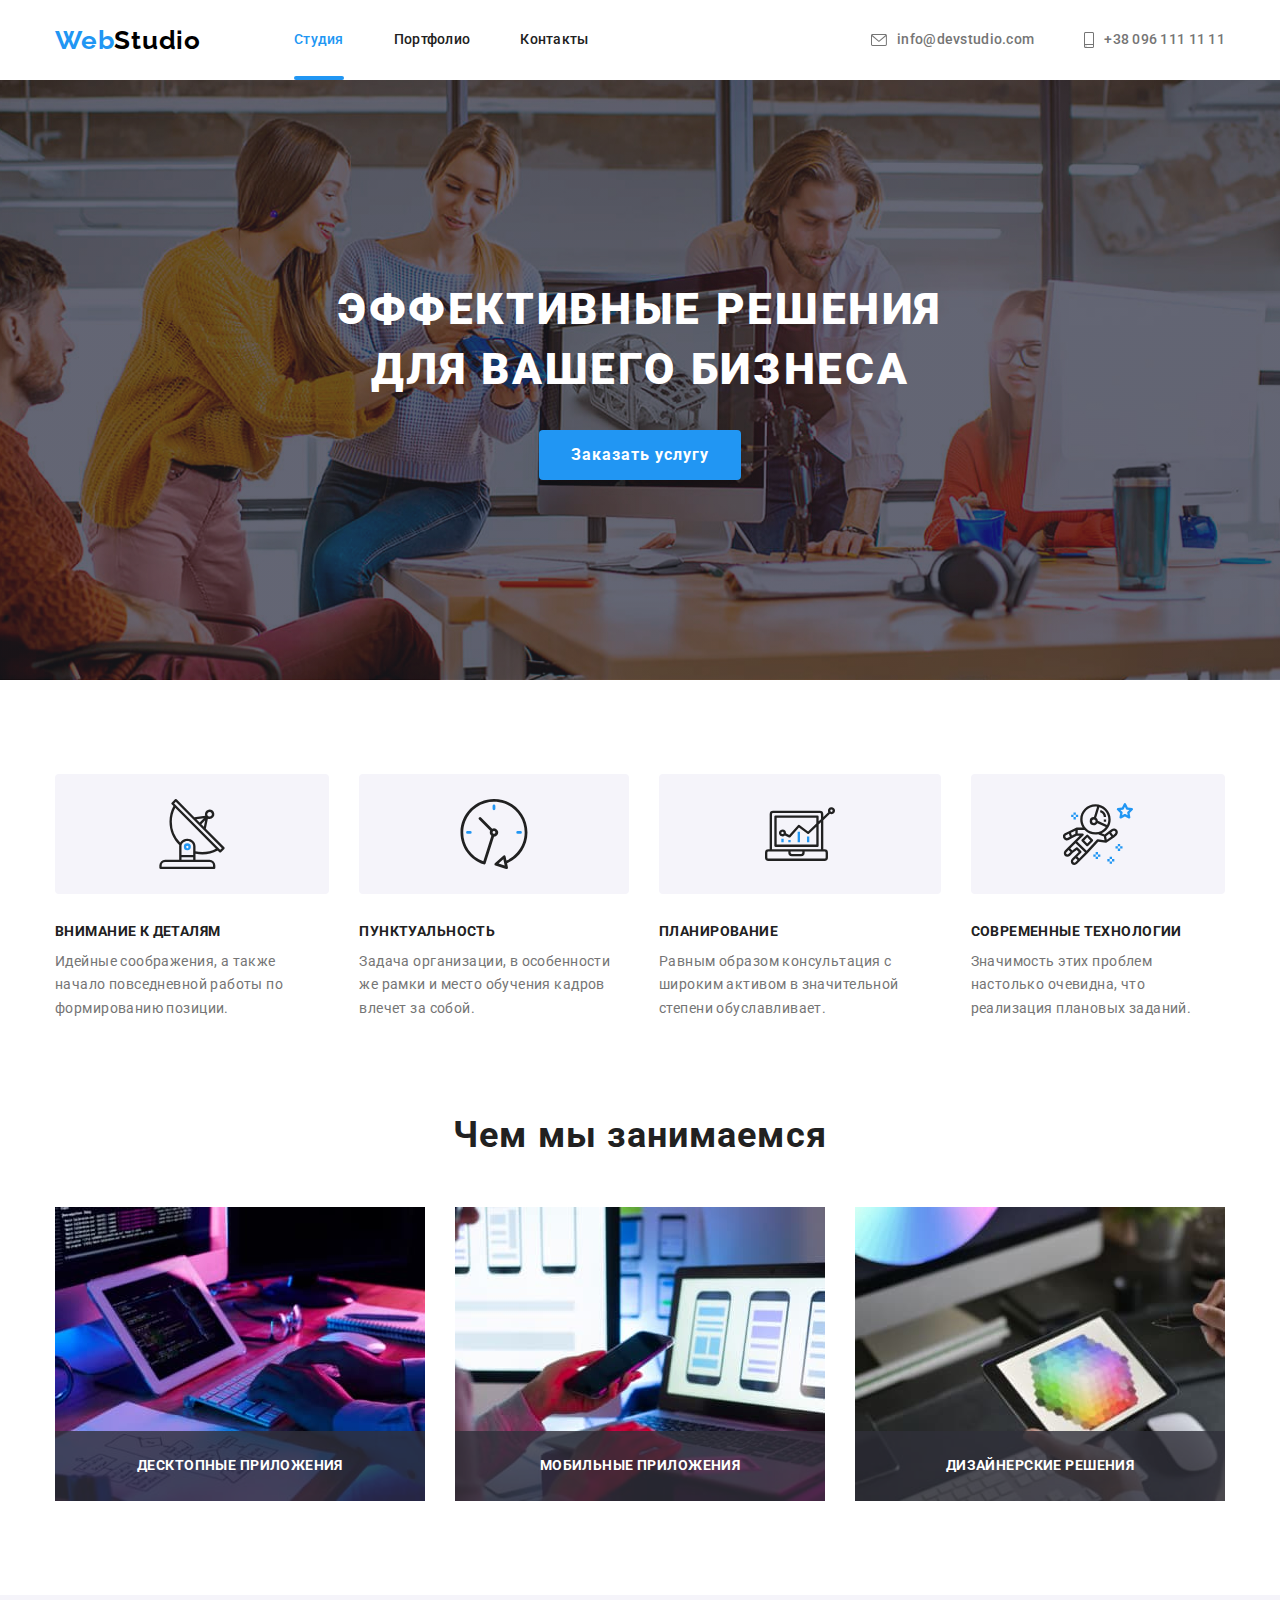
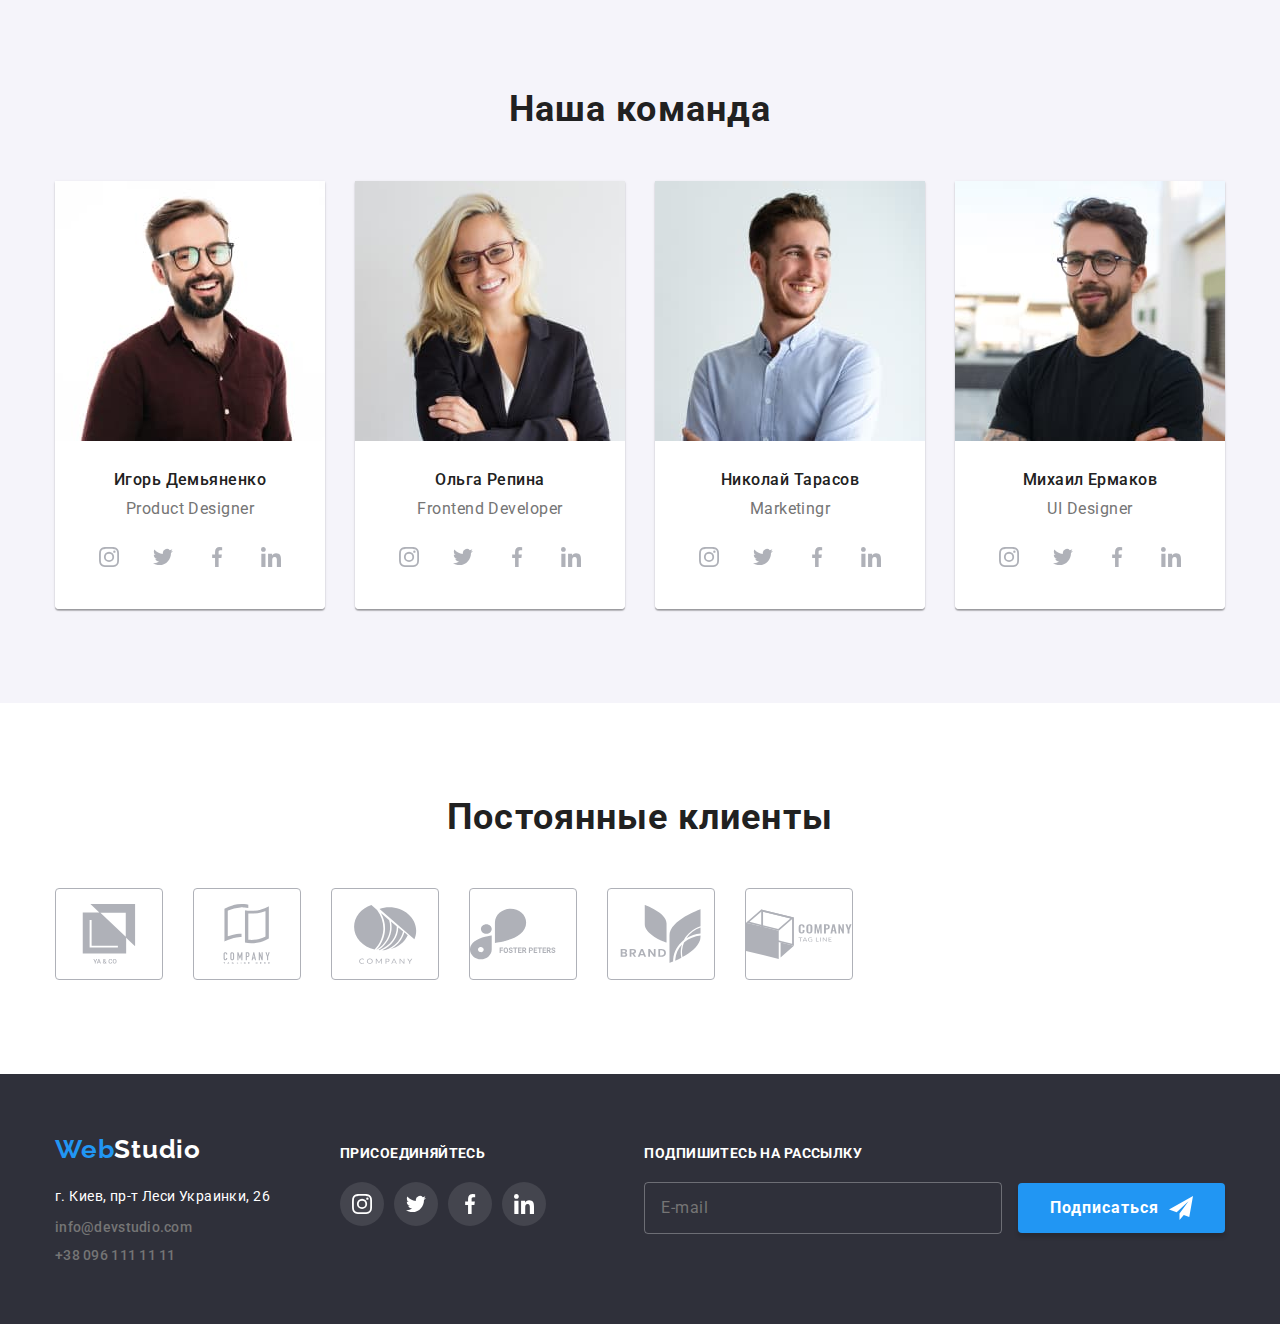
==== index.html @ 0fbf0d61 "Initial commit" ====
<!DOCTYPE html>
<html lang="ru">

<head>
  <meta charset="UTF-8" />
  <meta http-equiv="X-UA-Compatible" content="IE=edge" />
  <meta name="viewport" content="width=device-width, initial-scale=1.0" />
  <title>WebStudio</title>

  <!-- Шрифти -->
  <link rel="preconnect" href="https://fonts.googleapis.com">
  <link rel="preconnect" href="https://fonts.gstatic.com" crossorigin>
  <link href="https://fonts.googleapis.com/css2?family=Raleway:wght@700&family=Roboto:wght@400;500;700;900&display=swap"
    rel="stylesheet">

  <!-- Normalize -->
  <link rel="stylesheet" href="https://cdn.jsdelivr.net/npm/modern-normalize@1.1.0/modern-normalize.min.css">

  <!-- Стилі CSS -->
  <link rel="stylesheet" href="./css/styles.css">
</head>

<body class="page-body">

  <!-- Шапка сайту -->
  <header class="page-header">
    <div class="container page-header__container">

      <!-- Логотип сайту -->
      <a class="logo link" href="./index.html" lang="en">Web<span class="logo--dark">Studio</span></a>

      <!-- Навігація по сайту -->
      <nav class="nav page-header__nav">
        <ul class="nav__list list">
          <li class="nav__item">
            <a class="nav__link nav__link--active link" href="./index.html">Студия</a>
          </li>
          <li class="nav__item">
            <a class="nav__link link" href="./portfolio.html">Портфолио</a>
          </li>
          <li class="nav__item">
            <a class="nav__link link" href="">Контакты</a>
          </li>
        </ul>
      </nav>

      <!-- Контакти веб-студії -->
      <ul class="contacts__list contacts__list--inline list">
        <li class="contacts__item">
          <a class="contacts__link link" href="mailto:info@devstudio.com">
            <svg class="contacts__icon" width="16" height="12">
              <use href="./images/sprits/sprite.svg#mail"></use>
            </svg>
            info@devstudio.com
          </a>
        </li>
        <li class="contacts__item page-header__contact">
          <a class="contacts__link link" href="tel:+380961111111">
            <svg class="contacts__icon" width="10" height="16">
              <use href="./images/sprits/sprite.svg#phone"></use>
            </svg>
            +38 096 111 11 11
          </a>
        </li>
      </ul>
    </div>
  </header>

  <!-- Унікальний вміст сторінки -->
  <main>

    <!-- Розділ Герой -->
    <section class="hero">

      <div class="container">
        <h1 class="hero__title">Эффективные решения для вашего бизнеса</h1>
        <button class="button" type="button" data-modal-open>Заказать услугу</button>
      </div>
    </section>

    <!-- Розділ особливостей -->
    <section class="section">
      <div class="container">
        <h2 class="title section__title" hidden>Особенности</h2>

        <!-- Список особливостей -->
        <ul class="features__list list">
          <li class="features__item">
            <div class="features__wrapper">
              <svg width="70" height="70">
                <use href="./images/sprits/sprite.svg#antenna"></use>
              </svg>
            </div>
            <h3 class="features__subtitle subtitle">Внимание к деталям</h3>
            <p class="features__description">Идейные соображения, а также начало повседневной работы по формированию
              позиции.
            </p>
          </li>
          <li class="features__item">
            <div class="features__wrapper">
              <svg width="70" height="70">
                <use href="./images/sprits/sprite.svg#clock"></use>
              </svg>
            </div>
            <h3 class="features__subtitle subtitle">Пунктуальность</h3>
            <p class="features__description">
              Задача организации, в особенности же рамки и место обучения кадров влечет за собой.
            </p>
          </li>
          <li class="features__item">
            <div class="features__wrapper">
              <svg width="70" height="70">
                <use href="./images/sprits/sprite.svg#diagram"></use>
              </svg>
            </div>
            <h3 class="features__subtitle subtitle">Планирование</h3>
            <p class="features__description">
              Равным образом консультация с широким активом в значительной степени обуславливает.
            </p>
          </li>
          <li class="features__item">
            <div class="features__wrapper">
              <svg width="70" height="70">
                <use href="./images/sprits/sprite.svg#astronaut"></use>
              </svg>
            </div>
            <h3 class="features__subtitle subtitle">Современные технологии</h3>
            <p class="features__description">Значимость этих проблем настолько очевидна, что реализация плановых
              заданий.</p>
          </li>
        </ul>
      </div>
    </section>

    <!-- Розділ "Ми робимо" -->
    <section class="section section--not-top-padding">
      <div class="container">
        <h2 class="title section__title">Чем мы занимаемся</h2>

        <!-- Список того що ми робимо -->
        <ul class="our-work__list list section__our-work">
          <li class="our-work__item">
            <img class="img--nt-indent" src="./images/we-do/codings.jpg" alt="Десктопные приложения" width="370"
              height="294" />
            <div class="our-work__thumb">
              <h3 class="our-work__subtitle subtitle subtitle--light">Десктопные приложения</h3>
            </div>
          </li>
          <li class="our-work__item">
            <img class="img--nt-indent" src="./images/we-do/phone.jpg" alt="Разрабатываем приложения для телефонов"
              width="370" height="294" />
            <div class="our-work__thumb">
              <h3 class="our-work__subtitle subtitle subtitle--light">Мобильные приложения</h3>
            </div>
          </li>
          <li class="our-work__item">
            <img class="img--nt-indent" src="./images/we-do/colors.jpg" alt="Создаем цветовую гамму для вашего сайта"
              width="370" height="294" />
            <div class="our-work__thumb">
              <h3 class="our-work__subtitle subtitle subtitle--light">Дизайнерские решения</h3>
            </div>
          </li>
        </ul>

      </div>
    </section>

    <!-- Розділ "Наша команда" -->
    <section class="section section--dark">
      <div class="container">
        <h2 class="title section__title">Наша команда</h2>

        <!-- Список нашої команди -->
        <ul class="team__list list section__team">
          <li class="team__item">
            <img class="img--nt-indent" src="./images/team/igor.jpg" alt="Игорь Демьяненко - Product Designer"
              width="270" height="260" />
            <div class="team__article">
              <h3 class="team__subtitle">Игорь Демьяненко</h3>
              <p class="team__description" lang="en">Product Designer</p>

              <!-- Соціальні мережі члена нашої команди -->
              <ul class="social__list list">
                <li class="social__item">
                  <a class="social__link link" href="" aria-label="instagram">
                    <svg class="social__icon">
                      <use href="./images/sprits/sprite.svg#instagram"></use>
                    </svg>
                  </a>
                </li>
                <li class="social__item">
                  <a class="social__link link" href="" aria-label="twitter">
                    <svg class="social__icon">
                      <use href="./images/sprits/sprite.svg#twitter"></use>
                    </svg>
                  </a>
                </li>
                <li class="social__item">
                  <a class="social__link link" href="" aria-label="facebook">
                    <svg class="social__icon">
                      <use href="./images/sprits/sprite.svg#facebook"></use>
                    </svg>
                  </a>
                </li>
                <li class="social__item">
                  <a class="social__link link" href="" aria-label="linkedin">
                    <svg class="social__icon">
                      <use href="./images/sprits/sprite.svg#linkedin"></use>
                    </svg>
                  </a>
                </li>
              </ul>

            </div>
          </li>

          <li class="team__item">
            <img class="img--nt-indent" src="./images/team/olga.jpg" alt="Ольга Репина - Frontend Developer" width="270"
              height="260" />
            <div class="team__article">
              <h3 class="team__subtitle">Ольга Репина</h3>
              <p class="team__description" lang="en">Frontend Developer</p>

              <!-- Соціальні мережі члена нашої команди -->
              <ul class="social__list list">
                <li class="social__item">
                  <a class="social__link link" href="" aria-label="instagram">
                    <svg class="social__icon">
                      <use href="./images/sprits/sprite.svg#instagram"></use>
                    </svg>
                  </a>
                </li>
                <li class="social__item">
                  <a class="social__link link" href="" aria-label="twitter">
                    <svg class="social__icon">
                      <use href="./images/sprits/sprite.svg#twitter"></use>
                    </svg>
                  </a>
                </li>
                <li class="social__item">
                  <a class="social__link link" href="" aria-label="facebook">
                    <svg class="social__icon">
                      <use href="./images/sprits/sprite.svg#facebook"></use>
                    </svg>
                  </a>
                </li>
                <li class="social__item">
                  <a class="social__link link" href="" aria-label="linkedin">
                    <svg class="social__icon">
                      <use href="./images/sprits/sprite.svg#linkedin"></use>
                    </svg>
                  </a>
                </li>
              </ul>

            </div>
          </li>

          <li class="team__item">
            <img class="img--nt-indent" src="./images/team/nykolay.jpg" alt="Николай Тарасов - Marketingr" width="270"
              height="260" />
            <div class="team__article">
              <h3 class="team__subtitle">Николай Тарасов</h3>
              <p class="team__description" lang="en">Marketingr</p>

              <!-- Соціальні мережі члена нашої команди -->
              <ul class="social__list list">
                <li class="social__item">
                  <a class="social__link link" href="" aria-label="instagram">
                    <svg class="social__icon">
                      <use href="./images/sprits/sprite.svg#instagram"></use>
                    </svg>
                  </a>
                </li>
                <li class="social__item">
                  <a class="social__link link" href="" aria-label="twitter">
                    <svg class="social__icon">
                      <use href="./images/sprits/sprite.svg#twitter"></use>
                    </svg>
                  </a>
                </li>
                <li class="social__item">
                  <a class="social__link link" href="" aria-label="facebook">
                    <svg class="social__icon">
                      <use href="./images/sprits/sprite.svg#facebook"></use>
                    </svg>
                  </a>
                </li>
                <li class="social__item">
                  <a class="social__link link" href="" aria-label="linkedin">
                    <svg class="social__icon">
                      <use href="./images/sprits/sprite.svg#linkedin"></use>
                    </svg>
                  </a>
                </li>
              </ul>

            </div>
          </li>

          <li class="team__item">
            <img class="img--nt-indent" src="./images/team/michael.jpg" alt="Михаил Ермаков - UI Designer" width="270"
              height="260" />
            <div class="team__article">
              <h3 class="team__subtitle">Михаил Ермаков</h3>
              <p class="team__description" lang="en">UI Designer</p>

              <!-- Соціальні мережі члена нашої команди -->
              <ul class="social__list list">
                <li class="social__item">
                  <a class="social__link link" href="" aria-label="instagram">
                    <svg class="social__icon">
                      <use href="./images/sprits/sprite.svg#instagram"></use>
                    </svg>
                  </a>
                </li>
                <li class="social__item">
                  <a class="social__link link" href="" aria-label="twitter">
                    <svg class="social__icon">
                      <use href="./images/sprits/sprite.svg#twitter"></use>
                    </svg>
                  </a>
                </li>
                <li class="social__item">
                  <a class="social__link link" href="" aria-label="facebook">
                    <svg class="social__icon">
                      <use href="./images/sprits/sprite.svg#facebook"></use>
                    </svg>
                  </a>
                </li>
                <li class="social__item">
                  <a class="social__link link" href="" aria-label="linkedin">
                    <svg class="social__icon">
                      <use href="./images/sprits/sprite.svg#linkedin"></use>
                    </svg>
                  </a>
                </li>
              </ul>

            </div>
          </li>

        </ul>
      </div>
    </section>

    <!-- Розділ "Постійні клієнтти" -->
    <section class="section">
      <div class="container">
        <h2 class="title section__title">Постоянные клиенты</h2>

        <!-- Список клієнтів -->
        <ul class="clients__list list">
          <li class="clients__item">
            <a class="clients__link" href="#">
              <svg class="clients__icon">
                <use href="./images/sprits/sprite.svg#ya-co"></use>
              </svg>
            </a>
          </li>
          <li class="clients__item">
            <a class="clients__link" href="#">
              <svg class="clients__icon">
                <use href="./images/sprits/sprite.svg#tagline-here"></use>
              </svg>
            </a>
          </li>
          <li class="clients__item">
            <a class="clients__link" href="#">
              <svg class="clients__icon">
                <use href="./images/sprits/sprite.svg#company"></use>
              </svg>
            </a>
          </li>
          <li class="clients__item">
            <a class="clients__link" href="#">
              <svg class="clients__icon">
                <use href="./images/sprits/sprite.svg#foster-peters"></use>
              </svg>
            </a>
          </li>
          <li class="clients__item">
            <a class="clients__link" href="#">
              <svg class="clients__icon">
                <use href="./images/sprits/sprite.svg#brand"></use>
              </svg>
            </a>
          </li>
          <li class="clients__item">
            <a class="clients__link" href="#">
              <svg class="clients__icon">
                <use href="./images/sprits/sprite.svg#company-tag-line"></use>
              </svg>
            </a>
          </li>
        </ul>
      </div>
    </section>
  </main>

  <!-- Заключна частина всієї сторінки -->
  <footer class="page-footer">

    <div class="container page-footer__container">

      <!-- Адреса студії та контакти -->
      <div>

        <!-- Логотип студії -->
        <a class="logo link page-footer__logo" href="./portfolio.html" lang="en">Web<span
            class="logo--white">Studio</span></a>

        <!-- Контактна інформація -->
        <address class="info">

          <a class="address-link link" href="https://goo.gl/maps/VuXHW9RfUU25sTvL6" target="_blank"
            rel="noreferrer noopener">г.
            Киев, пр-т Леси
            Украинки, 26</a>

          <!-- Список контактів -->
          <ul class="contacts__list list info__contacts">
            <li class="contacts__item">
              <a class="contacts__link link contacts__link--nt-padding"
                href="mailto:info@devstudio.com">info@devstudio.com</a>
            </li>
            <li class="contacts__item info__contact">
              <a class="contacts__link link contacts__link--nt-padding" href="tel:+380961111111">+38 096 111 11 11</a>
            </li>
          </ul>

        </address>
      </div>

      <!-- Соціальні мережі студії -->
      <div class="social-networks page-footer__social-networks">
        <h3 class="subtitle footer__subtitle subtitle--light">присоединяйтесь</h3>

        <!-- Список соціальних мереж -->
        <ul class="social__list list">

          <li class="social__item">
            <a class="social__link link social__link--dark" href="" aria-label="instagram">
              <svg class="social__icon">
                <use href="./images/sprits/sprite.svg#instagram"></use>
              </svg>
            </a>
          </li>

          <li class="social__item">
            <a class="social__link link social__link--dark" href="" aria-label="twitter">
              <svg class="social__icon">
                <use href="./images/sprits/sprite.svg#twitter"></use>
              </svg>
            </a>
          </li>

          <li class="social__item">
            <a class="social__link link social__link--dark" href="" aria-label="facebook">
              <svg class="social__icon">
                <use href="./images/sprits/sprite.svg#facebook"></use>
              </svg>
            </a>
          </li>

          <li class="social__item">
            <a class="social__link link social__link--dark" href="" aria-label="linkedin">
              <svg class="social__icon">
                <use href="./images/sprits/sprite.svg#linkedin"></use>
              </svg>
            </a>
          </li>

        </ul>

      </div>

      <!-- Форма підписки на розсилку -->
      <form class="subscription page-footer__subscription">
        <h3 class="subtitle footer__subtitle subtitle--light">Подпишитесь на рассылку</h3>

        <input class="subscription__input" type="email" name="email" placeholder="E-mail">

        <button class="subscription__btn button" type="submit">
          Подписаться
          <svg class="subscription__icon" width="24" height="24">
            <use href="./images/sprits/modal-window/icons.svg#icon-send"></use>
          </svg>
        </button>

      </form>

    </div>
  </footer>

  <!-- Backdrop та модальне вікно -->
  <div class="backdrop is-hidden" data-modal>
    <div class="modal">

      <!-- Вихід з модального вікна -->
      <button class="modal__btn-exit" data-modal-close type="button">
        <svg class="modal__icon-exit" width="11" height="11">
          <use href="./images/sprits/modal-window/icons.svg#icon-exit"></use>
        </svg>
      </button>

      <!-- Форма замовлення послуги -->
      <form class="form">
        <h3 class="form__title title">Оставьте свои данные, мы вам перезвоним</h3>

        <!-- Дані замовника -->
        <label class="form__label">
          Имя
          <input class="form__input" type="text" name="name">
          <svg class="form__icon" width="18" height="18">
            <use href="./images/sprits/modal-window/icons.svg#icon-person"></use>
          </svg>
        </label>

        <label class="form__label">
          Телефон
          <input class="form__input" type="text" name="tel">
          <svg class="form__icon" width="18" height="18">
            <use href="./images/sprits/modal-window/icons.svg#icon-phone"></use>
          </svg>
        </label>

        <label class="form__label">
          Почта
          <input class="form__input" type="text" name="email">
          <svg class="form__icon" width="18" height="18">
            <use href="./images/sprits/modal-window/icons.svg#icon-email"></use>
          </svg>
        </label>

        <!-- Коментар,побажання замвоника -->
        <label class="form__label">
          Комментарий
          <textarea class="form__coment" name="coment" rows="5" placeholder="Введите текст"></textarea>
        </label>

        <!-- Політика приватності(чекбокс) -->
        <div class="checkbox checkbox-group">

          <label class="checkbox__label">
            <input class="checkbox__input" type="checkbox">
            <span class="checkbox__icon"></span>
            Соглашаюсь с рассылкой и принимаю
            <a class="checkbox__link" href="">
              Условия договора
            </a>
          </label>

          <!-- Кнопка відправки форми -->
          <button class="button" type="submit">Отправить</button>
        </div>

      </form>
    </div>
  </div>

  <!-- Скрипти -->
  <script src="./js/modal.js"></script>
</body>

</html>
---- css/styles.css ----
/* 
    Кольори тексту: 
        основний - #757575;
        для заголовків - #212121;
        для контаків - rgba(255, 255, 255, 0.6);
        для логотипу - #000000;
    
    Жирність тексту: 
        medium - 500;
        bold - 700;

    Загальні кольори:
        білий - #FFFFFF;
        колір акценту - #2196F3;
    
    Кольори фону:
        основний - #2F303A;
        світлий - #F5F4FA;
        темний - rgba(255, 255, 255, 0.1);
        колір для ховера кнопки - #188CE8;
        колір іконок - #AFB1B8;

    Кольори для рамок:
        для карток - #EEEEEE;
        для інпуту - rgba(33, 33, 33, 0.2);

    Кольори для тіней:
        колір тіні один - rgba(0, 0, 0, 0.2);
        колір тіні два -  rgba(0, 0, 0, 0.14);
        колір тіні три -  rgba(0, 0, 0, 0.12);
    
    Розмір відступів:
        обнулення - 0px;
        мінусовий відступ для карток - (-15px);
        додатній відступ для карток - 15px;

    Анімація:
        час переходу - 250ms;
        функція розподілу часу - cubic-bezier(0.4, 0, 0.2, 1);
    
    Інше:
        кількість карточок в ряд - 3;
*/

:root {
    /* Кольори тексту */
    --primary-cl-txt: #757575;
    --title-cl-txt: #212121;
    --contact-cl-txt: rgba(255, 255, 255, 0.6);
    --logo-cl-txt: #000000;

    /* Жирність тексту */
    --medium-weight-txt: 500;
    --bold-weight-txt: 700;

    /* Загальні кольори */
    --white-cl: #FFFFFF;
    --accent-cl: #2196F3;
    

    /* Кольори фону */
    --main-bg-cl: #2F303A;
    --light-bg-cl: #F5F4FA; 
    --dark-bg-cl: rgba(255, 255, 255, 0.1);
    --btn-hover-cl: #188CE8;
    --icon-bg-cl: #AFB1B8;

    /* Кольори для рамок */
    --border-card-cl: #EEEEEE;
    --border-input-cl: rgba(33, 33, 33, 0.2);

    /* Кольори для тіней */
    --shadows-one: rgba(0, 0, 0, 0.2);
    --shadows-two: rgba(0, 0, 0, 0.14);
    --shadows-three: rgba(0, 0, 0, 0.12);

    /* Відступи */
    --zeroing-indents: 0px;
    --negative-card-indent: -15px;
    --positive-card-indent: 15px;

    /* Анімація */
    --time-animation: 250ms;
    --time-function: cubic-bezier(0.4, 0, 0.2, 1);

    /* Інше */
    --number-cards: 3;
}

.page-body {
    font-family: 'Roboto', sans-serif;
    color: var(--primary-cl-txt);
}

/* Утиліти */
.list {
    margin-top: var(--zeroing-indents);
    margin-bottom: var(--zeroing-indents);
    padding-left: var(--zeroing-indents);

    list-style: none;
}

.link {
    text-decoration: none;
}

.title {
    color: var(--title-cl-txt);

    margin-top: var(--zeroing-indents);
    margin-bottom: var(--zeroing-indents);
}

.img--nt-indent {
    display: block;
}

/* Контейнер для контенту */
.container {
    width: 1200px;

    margin-left: auto;
    margin-right: auto;
    padding-left: 15px;
    padding-right: 15px;
}

/* Лінія під хеадером */
.page-header--border {
    border-bottom: 1px solid #ECECEC;
}

/* Шапка сайту */
.page-header__container {
    display: flex;
    align-items: center;
}

.logo {
    color: var(--accent-cl);

    font-family: 'Raleway', sans-serif;;
    font-weight: var(--bold-weight-txt);
    font-size: 26px;
    line-height: 1.19;
    letter-spacing: 0.03em;
}

.logo--dark {
    color: var(--logo-cl-txt);
}

/* Навігація сайту */
.page-header__nav {
    margin-left: 93px;
    margin-right: auto;
}

.nav__list {
    display: flex;
}

.nav__item:nth-child(n+2) {
    margin-left: 50px;
}

.nav__link {
    position: relative;
    display: inline-block;

    padding-top: 32px;
    padding-bottom: 32px;

    color: var(--title-cl-txt);

    font-weight: var(--medium-weight-txt);
    font-size: 14px;
    line-height: 1.14;
    letter-spacing: 0.02em;

    transition: color var(--time-animation) var(--time-function);
}

.nav__link:hover,
.nav__link:focus {
    color: var(--accent-cl);
}

.nav__link--active {
    color: var(--accent-cl);
}

.nav__link--active::after {
    position: absolute;
    content: "";
    bottom: 0;
    left: 0;

    border-radius: 2px;

    width: 100%;
    height: 4px;

    background-color: var(--accent-cl);
}

/* Контакти сайту */
.contacts__list--inline {
    display: flex;
}

.page-header__contact {
    margin-left: 50px;
}

.contacts__link {
    display: inline-flex;
    align-items: center;

    padding-top: 32px;
    padding-bottom: 32px;

    color: var(--primary-cl-txt);
    
    font-weight: var(--medium-weight-txt);
    font-size: 14px;
    line-height: 1.14;
    letter-spacing: 0.02em;

    transition: color var(--time-animation) var(--time-function);
}

.contacts__link:hover,
.contacts__link:focus {
    color: var(--accent-cl);
}

.contacts__icon {
    margin-right: 10px;
    fill: currentColor;
}

/* Сторінка index.html */

/* Розділ Герой */
.hero {
    background-color: var(--main-bg-cl);
    background-image: linear-gradient(to right, 
                                    rgba(47, 48, 58, 0.4), 
                                    rgba(47, 48, 58, 0.4)),
                                    url(../images/hero/hero-background.jpg);
    background-repeat: no-repeat;
    background-position: center;

    padding-top: 200px;
    padding-bottom: 200px;

    text-align: center;
}

.hero__title {
    max-width: 650px;

    margin-top: var(--zeroing-indents);
    margin-right: auto;
    margin-left: auto;
    margin-bottom: 30px;

    color: var(--white-cl);

    font-weight: 900;
    font-size: 44px;
    line-height: 1.36;
    letter-spacing: 0.06em;
    text-transform: uppercase;
}

.button {
    min-width: 200px;

    padding-top: 10px;
    padding-right: 32px;
    padding-bottom: 10px;
    padding-left: 32px;

    border: none;
    border-radius: 4px;
    
    background-color: var(--accent-cl);
    color: var(--white-cl);
    
    font-family: inherit;
    font-weight: var(--bold-weight-txt);
    font-size: 16px;
    line-height: 1.87;
    letter-spacing: 0.06em;

    box-shadow: 0px 4px 4px rgba(0, 0, 0, 0.15);

    transition: background-color var(--time-animation) var(--time-function);
}

.button:hover {
    background-color: var(--btn-hover-cl);
    cursor: pointer;
}

/* Розділ особливостей */
.section {
    padding-top: 94px;
    padding-bottom: 94px;
}

.section__title {
    margin-bottom: 50px;

    font-size: 36px;
    line-height: 1.16;
    text-align: center;
    letter-spacing: 0.03em;
}

.features__list {
    display: flex;
}

.features__item:nth-child(n+2) {
    margin-left: 30px;
}

.features__wrapper {
    display: flex;
    justify-content: center;
    align-items: center;

    width: 100%;
    height: 120px;

    margin-bottom: 30px;
    border-radius: 4px;

    background-color: var(--light-bg-cl);
}

.features__subtitle {
    margin-top: var(--zeroing-indents);
    margin-bottom: 10px;
}

.subtitle {
    color: var(--title-cl-txt);

    font-size: 14px;
    line-height: 1.14;
    letter-spacing: 0.03em;
    text-transform: uppercase;
}

.features__description {
    margin-top: var(--zeroing-indents);
    margin-bottom: var(--zeroing-indents);

    font-size: 14px;
    line-height: 1.71;
    letter-spacing: 0.03em;
}

/* Розділ "Ми робимо" */
.section--not-top-padding{
    padding-top: var(--zeroing-indents);
}

.our-work__list {
    display: flex;
}

.section__our-work {
    margin-top: var(--negative-card-indent);
    margin-right: var(--negative-card-indent);
    margin-bottom: var(--negative-card-indent);
    margin-left: var(--negative-card-indent);
}

.our-work__item {
    position: relative;

    margin-top: var(--positive-card-indent);
    margin-right: var(--positive-card-indent);
    margin-bottom: var(--positive-card-indent);
    margin-left: var(--positive-card-indent);
}

.our-work__thumb{
    position: absolute;
    bottom: 0;
    left: 0;

    width: 100%;

    padding-top: 27px;
    padding-bottom: 27px;

    background-color: rgba(47, 48, 58, 0.8);
    text-align: center;
}

.our-work__subtitle {
    margin-top: var(--zeroing-indents);
    margin-bottom: var(--zeroing-indents);
}

.subtitle--light{
    color: var(--white-cl);
}

/* Розділ "Наша команда" */
.section--dark {
    background-color: var(--light-bg-cl);
}

.team__list {
    display: flex;
}

.section__team {
    margin-top: var(--negative-card-indent);
    margin-right: var(--negative-card-indent);
    margin-bottom: var(--negative-card-indent);
    margin-left: var(--negative-card-indent);
}

.team__item {
    border-bottom-left-radius: 4px;
    border-bottom-right-radius: 4px;
    
    margin-top: var(--positive-card-indent);
    margin-right: var(--positive-card-indent);
    margin-bottom: var(--positive-card-indent);
    margin-left: var(--positive-card-indent);

    box-shadow: 0 2px 1px var(--shadows-one),
                0 1px 1px var(--shadows-two),
                0 1px 3px var(--shadows-three);
}

.team__article {
    border-bottom-left-radius: 4px;
    border-bottom-right-radius: 4px;

    padding-top: 30px;  
    padding-left: 20px;
    padding-right: 20px;
    padding-bottom: 30px;
   
    background-color: var(--white-cl);

    text-align: center;
}

.team__subtitle {
    margin-top: var(--zeroing-indents);
    margin-bottom: 10px;

    color: var(--title-cl-txt);

    font-size: 16px;
    line-height: 1.18;
    letter-spacing: 0.03em;
    font-weight: var(--medium-weight-txt);
    text-align: center;
}

.team__description {
    margin-top: var(--zeroing-indents);
    margin-bottom: 16px;
    
    font-size: 16px;
    line-height: 1.18;
    letter-spacing: 0.03em;
    text-align: center;
}

.social__list {
    display: flex;
    justify-content: center;
}

.social__item:nth-child(n+2) {
    margin-left: 10px;
}

.social__link {
    display: inline-flex;
    justify-content: center;
    align-items: center;

    width: 44px;
    height: 44px;

    border-radius: 50%;

    color: var(--icon-bg-cl);

    transition: background-color var(--time-animation) var(--time-function),
                color var(--time-animation) var(--time-function);
}

.social__link:hover,
.social__link:focus {
    background-color: var(--accent-cl);
    color: var(--white-cl);

    outline: none;
}

.social__icon {
    max-width: 20px;
    max-height: 20px;

    fill: currentColor;
}

/* Розділ "Постійні клієнтти" */

.clients__list {
    display: flex;
}

.clients__item {
    width: calc((100%-120px)/5);
    height: 92px;
}

.clients__item:nth-child(n+2) {
    margin-left: 30px;
}

.clients__link {
    display: inline-flex;
    justify-content: center;
    align-items: center;

    width: 100%;
    height: 100%;

    border: 1px solid var(--icon-bg-cl);
    border-radius: 4px;

    color: var(--icon-bg-cl);

    transition: border-color var(--time-animation) var(--time-function),
                color var(--time-animation) var(--time-function);
}

.clients__link:hover,
.clients__link:focus {
    color: var(--accent-cl);
    border-color: var(--accent-cl);

    outline: none;
}

.clients__icon {
    width: 106px;
    height: 60px;
    
    fill: currentColor;
}

/* Заключна частина всієї сторінки(footer) */
.page-footer {
    padding-top: 60px;
    padding-bottom: 60px;

    background-color: var(--main-bg-cl);
}

.page-footer__container {
    display: flex;
}

.page-footer__social-networks {
    margin-top: 12px;
    margin-left: 70px;
}

.page-footer__logo{
    display: inline-block;
    margin-bottom: 20px;
}

.logo--white {
    color: var(--white-cl);
}

.address-link {
    color: var(--white-cl);
    
    font-style: normal;
    font-size: 14px;
    line-height: 1.71;
    letter-spacing: 0.03em;
    font-weight: 400;

    transition: color var(--time-animation) var(--time-function);
}

.address-link:hover {
    color: var(--accent-cl);
}

.info__contacts,
.info__contact {
    margin-top: 9px;

    color: var(--contact-cl-txt);

    font-style: normal;
}

.contacts__link--nt-padding {
    padding-top: var(--zeroing-indents);
    padding-bottom: var(--zeroing-indents);
}

.footer__subtitle {
    margin-top: 0;
    margin-bottom: 20px;

    color: var(--white-cl);
}

.social__link--dark {
    background-color: var(--dark-bg-cl);
    color: var(--white-cl);
}

.page-footer__subscription {
    margin-top: 12px;
    margin-left: auto;
}

.subscription__input {
    padding-top: 15px;
    padding-bottom: 15px;
    padding-left: 16px;

    width: 358px;

    border: 1px solid rgba(255, 255, 255, 0.3);
    border-radius: 4px;

    color: var(--contact-cl-txt);
    background-color: transparent;

    line-height: 1.25;
    letter-spacing: 0.03em;

    transition: border-color var(--time-animation) var(--time-function);
}

.subscription__input:hover,
.subscription__input:focus {
    border-color: var(--accent-cl);
    outline: none;
}

.subscription__btn{
    display: inline-flex;
    margin-left: 12px;
}

.subscription__icon {
    margin-top: 3px;
    margin-left: 10px;

    fill: currentColor;
}

/* Backdrop */
.backdrop {
    position: fixed;
    top: 0;
    height: 0;

    width: 100%;
    height: 100%;

    background-color: var(--shadows-one);

    opacity: 1;
    transition: opacity var(--time-animation) var(--time-function),
                visibility var(--time-animation) var(--time-function);
}

.backdrop.is-hidden {
    visibility: hidden;
    opacity: 0;
    pointer-events: none;
}

.backdrop.is-hidden .modal {
    transform: translate(-50%, -50%) scale(1.2);
}

/* Модальне вікно */
.modal {
    position: absolute;
    top: 50%;
    left: 50%;
    transform: translate(-50%, -50%) scale(1);

    min-width: 528px;
    border-radius: 4px;

    background-color: var(--white-cl);

    box-shadow: 0 2px 1px var(--shadows-one),
                0 1px 1px var(--shadows-two),
                0 1px 3px var(--shadows-three);

    transition: transform var(--time-animation) var(--time-function);
}

.modal__btn-exit {
    position: absolute;
    top: 8px;
    right: 8px;


    border: 1px solid rgba(0, 0, 0, 0.1);
    border-radius: 50%;

    width: 30px;
    height: 30px;

    background-color: var(--white-cl);
    cursor: pointer;

    box-shadow: 0 2px 1px var(--shadows-one),
                0 1px 1px var(--shadows-two),
                0 1px 3px var(--shadows-three);

    transition: fill var(--time-animation) var(--time-function);
}

.modal__btn-exit:hover {
    fill: var(--accent-cl);
}

/* Форма замовити послугу */
.form {
    padding-top: 40px;
    padding-right: 40px;
    padding-bottom: 40px;
    padding-left: 40px;
}

.form__title {
    margin-bottom: 12px;

    font-size: 20px;
    line-height: 1.15;
    letter-spacing: 0.03em;
    text-align: center;
}

.form__label{
    position: relative;
    display: flex;
    flex-direction: column;

    font-size: 12px;
    line-height: 1.16;
    letter-spacing: 0.01em;
}

.form__label:nth-child(n+2) {
    margin-top: 10px;
}

.form__input {
    margin-top: 4px;
    padding-top: 11px;
    padding-bottom: 11px;
    padding-left: 42px;

    width: 100%;

    border: 1px solid var(--border-input-cl);
    border-radius: 4px;

    background-color: transparent;
    color: var(--title-cl-txt);

    transition: border-color var(--time-animation) var(--time-function);
}

.form__icon {
    position: absolute;
    top: 27px;
    left: 11px;

    transition: fill var(--time-animation) var(--time-function);
}

.form__input:hover+.form__icon,
.form__input:focus+.form__icon {
    fill: var(--accent-cl);
}

.form__coment {
    margin-top: 4px;
    margin-bottom: 20px;
    padding-top: 12px;
    padding-right: 16px;
    padding-bottom: 12px;
    padding-left: 16px;

    width: 100%;

    border: 1px solid var(--border-input-cl);
    border-radius: 4px;
    
    background-color: transparent;
    color: var(--title-cl-txt);

    resize: none;
    transition: border-color var(--time-animation) var(--time-function);
}

.form__coment::placeholder {
    color: rgba(117, 117, 117, 0.5);
}

.form__input:hover,
.form__input:focus,
.form__coment:hover,
.form__coment:focus {
    border-color: var(--accent-cl);
    outline: none;
}

.checkbox-group {
    text-align: center;
    padding-left: 12px;
}

.checkbox__label{
    display: flex;
    align-items: center;

    margin-bottom: 30px;

    font-size: 14px;
    line-height: 1.71;
    letter-spacing: 0.03em;
}

.checkbox__input {
    position: absolute;
    margin: -1px;
    padding: 0;

    width: 1px;
    height: 1px;

    border: 0;
    clip: rect(0 0 0 0);
    overflow: hidden;
}

.checkbox__icon {
    display: inline-block;
    margin-right: 7px;

    width: 16px;
    height: 15px;

    border: 2px solid var(--title-cl-txt);
    border-radius: 3px;

    transition: border-color var(--time-animation) var(--time-function),
                background-color var(--time-animation) var(--time-function),
                background-image var(--time-animation) var(--time-function);
}

.checkbox__input:checked + .checkbox__icon {
    border-color: var(--accent-cl);
    background-color: var(--accent-cl);
    background-image: url(../images/sprits/modal-window/icon-check.svg);
    background-size: contain;
    background-origin: border-box;
}

.checkbox__link {
    margin-left: 5px;

    color: var(--accent-cl);
    text-decoration: underline;

    transition: color var(--time-animation) var(--time-function);
}

.checkbox__link:hover,
.checkbox__link:focus {
    color: var(--btn-hover-cl);
}

/* Cторінка portfolio.html */
.filters__list {
    display: flex;
    justify-content: center;
}

.section__filters {
    margin-bottom: 50px;
}

.filters__item:nth-child(n+2) {
    margin-left: 8px;
}

.filters__btn {
    padding-top: 6px;
    padding-right: 22px;
    padding-bottom: 6px;
    padding-left: 22px;

    border: none;
    border-radius: 4px;

    background-color: var(--light-bg-cl);
    color: var(--title-cl-txt);

    font-family: inherit;
    font-weight: var(--medium-weight-txt);
    font-size: 16px;
    line-height: 1.62;
    text-align: center;
    letter-spacing: 0.03em;

    transition: color var(--time-animation) var(--time-function),
                background-color var(--time-animation) var(--time-function),
                box-shadow var(--time-animation) var(--time-function);
}
.filters__btn:hover,
.filters__btn:focus {
    color: var(--white-cl);
    background-color: var(--accent-cl);

    cursor: pointer;

    box-shadow: 0 3px 1px rgba(0, 0, 0, 0.1),
                0 1px 2px rgba(0, 0, 0, 0.08),
                0 2px 2px var(--shadows-three);
}
.filters__btn--active {
    color: var(--white-cl);
    background-color: var(--accent-cl);

    box-shadow: 0 3px 1px rgba(0, 0, 0, 0.1),
                0 1px 2px rgba(0, 0, 0, 0.08),
                0 2px 2px var(--shadows-three);
}

.grid {
    display: flex;
    flex-wrap: wrap;
}

.section__grid {
    margin-top: var(--negative-card-indent);
    margin-right: var(--negative-card-indent);
    margin-bottom: var(--negative-card-indent);
    margin-left: var(--negative-card-indent);
}

.grid__item{
    flex-basis: calc((100% - (30px * var(--number-cards))) / var(--number-cards));
    
    margin-top: var(--positive-card-indent);
    margin-right: var(--positive-card-indent);
    margin-bottom: var(--positive-card-indent);
    margin-left: var(--positive-card-indent);
}

.product__link{
    display: block;

    transition: box-shadow var(--time-animation) var(--time-function);
}

.product__link:hover,
.product__link:focus {
    box-shadow: 1px 4px 6px rgba(0, 0, 0, 0.16),
                0 4px 4px rgba(0, 0, 0, 0.06),
                0 1px 1px var(--shadows-three);

    outline: none;
}

.product__thumb {
    position: relative;
    overflow: hidden;
}

.product__group{
    position: absolute;
    top: 0;
    left: 0;
    transform: translateY(100%);

    padding-top: 63px;
    padding-right: 24px;
    padding-left: 24px;
    padding-bottom: 63px;

    background-color: var(--accent-cl);
    opacity: 0.9;

    transition: transform var(--time-animation) var(--time-function);
}

.product__link:hover .product__group {
    transform: translateY(0);
}

.product__description {
    margin: var(--zeroing-indents);

    color: var(--white-cl);

    font-size: 18px; 
    line-height: 1.55;
    letter-spacing: 0.03em;
}

.product__header{
    padding-top: 20px;
    padding-right: 24px;
    padding-bottom: 20px;
    padding-left: 24px;

    border-right: 1px solid var(--border-card-cl);
    border-bottom: 1px solid var(--border-card-cl);
    border-left: 1px solid var(--border-card-cl);

    color: var(--primary-cl-txt);
}

.product__title {
    margin-bottom: 4px;

    font-size: 18px;
    line-height: 2;
    letter-spacing: 0.06em;
}

.product__subtitle {
    margin-top: var(--zeroing-indents);
    margin-bottom: var(--zeroing-indents);

    line-height: 1.87;
    letter-spacing: 0.03em;
}
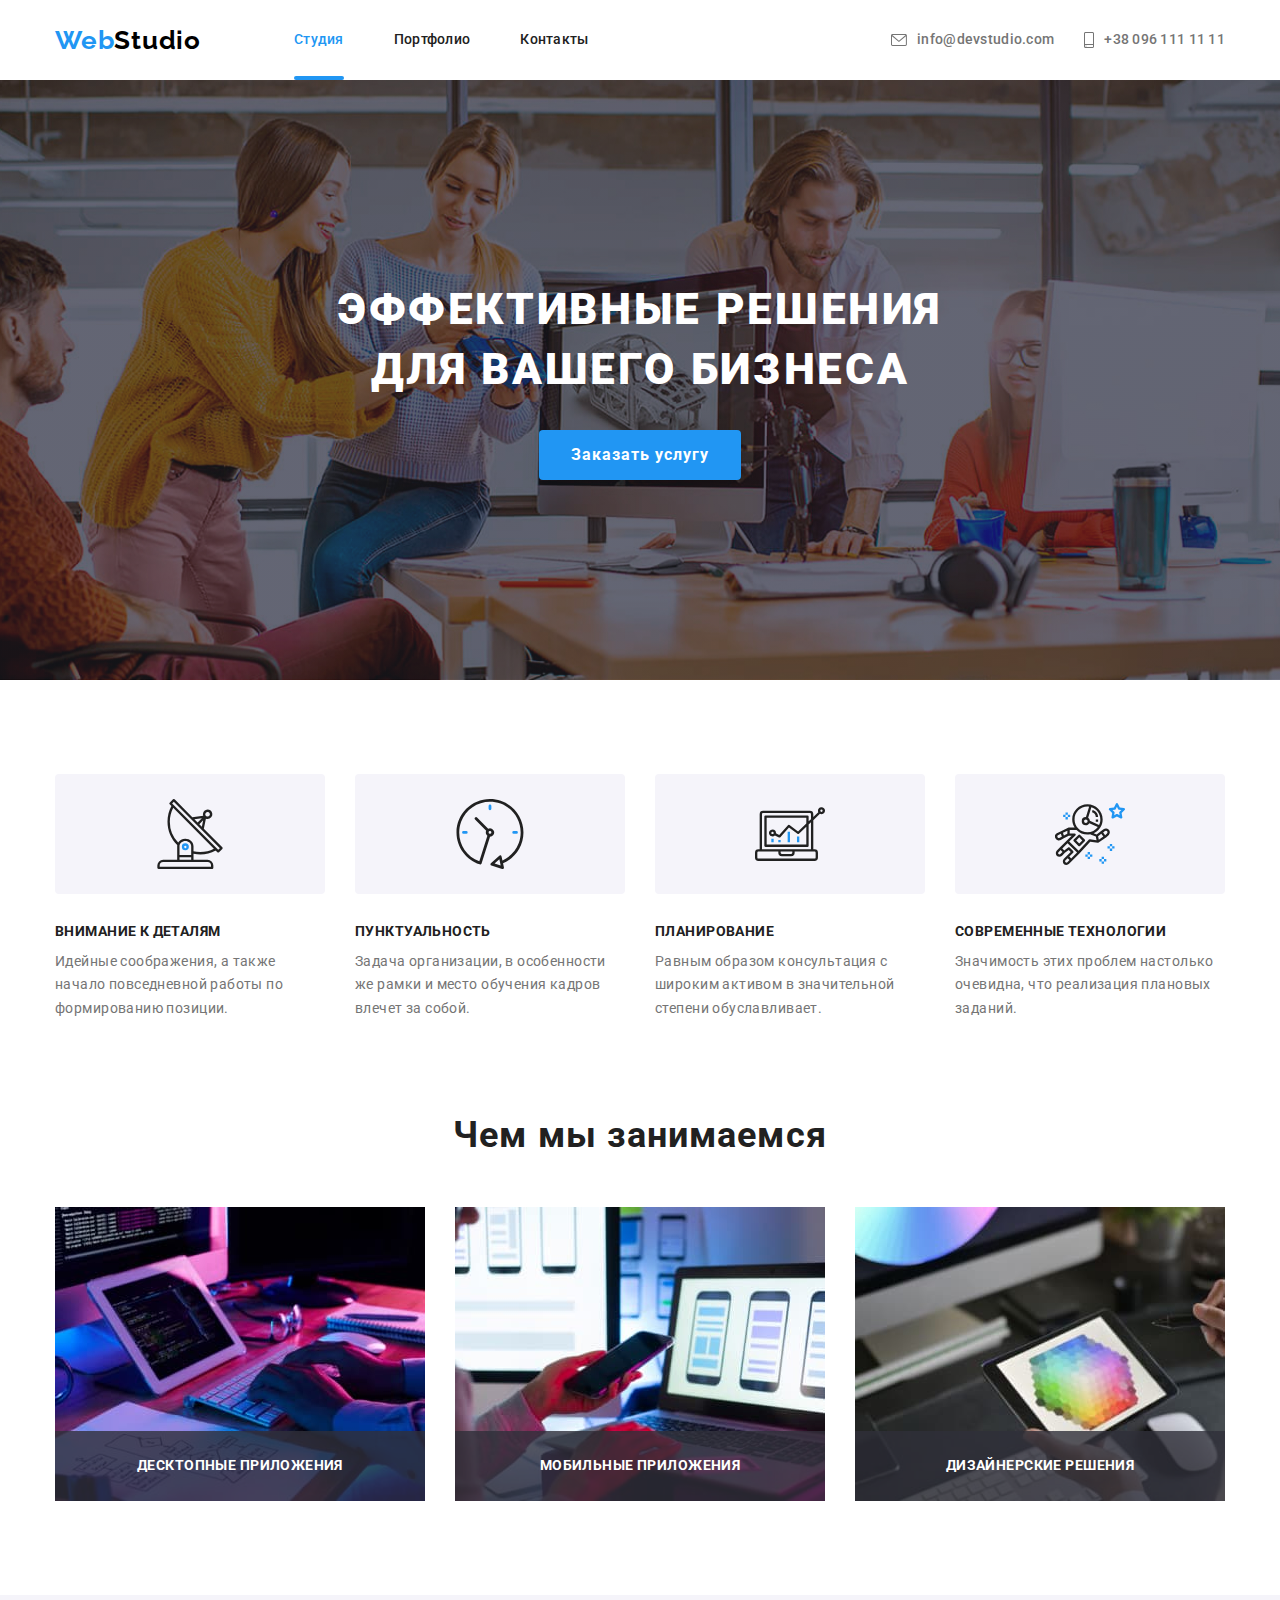
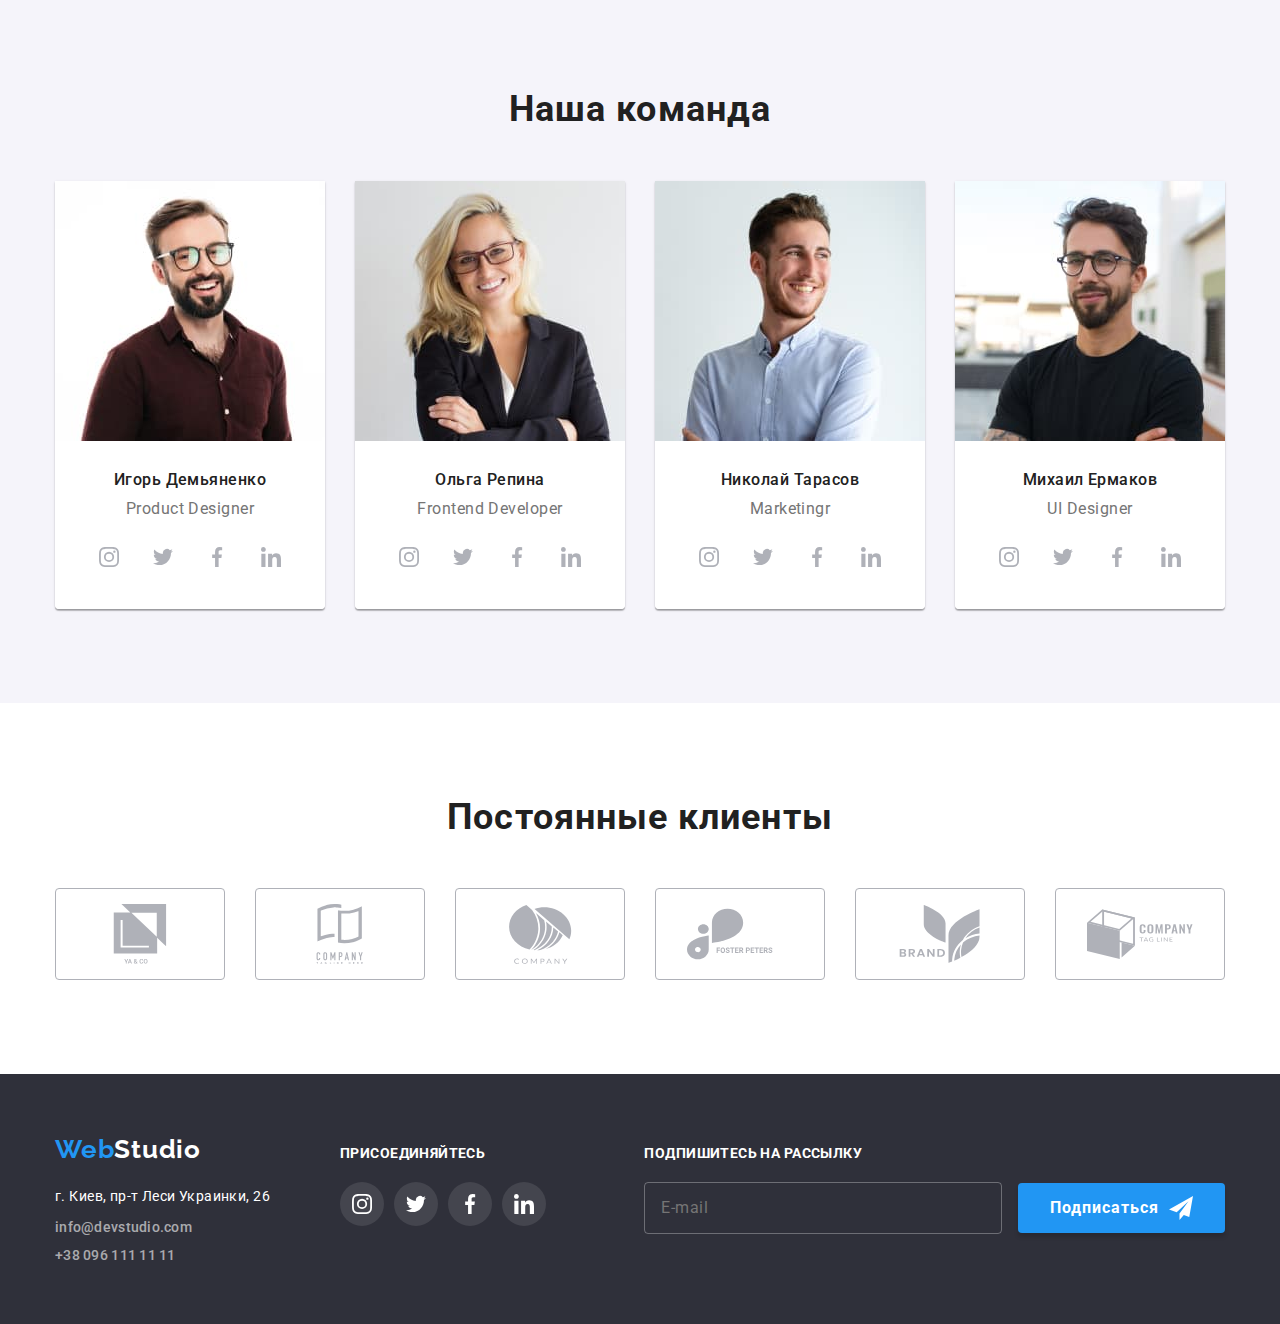
==== commit 18e840a2: "Чернетка препроцесор" ====
--- a/index.html
+++ b/index.html
@@ -17,7 +17,7 @@
   <link rel="stylesheet" href="https://cdn.jsdelivr.net/npm/modern-normalize@1.1.0/modern-normalize.min.css">
 
   <!-- Стилі CSS -->
-  <link rel="stylesheet" href="./css/styles.css">
+  <link rel="stylesheet" href="./css/main.min.css">
 </head>
 
 <body class="page-body">
@@ -27,7 +27,7 @@
     <div class="container page-header__container">
 
       <!-- Логотип сайту -->
-      <a class="logo link" href="./index.html" lang="en">Web<span class="logo--dark">Studio</span></a>
+      <a class="logo link" href="./index.html" lang="en">Web<span class="logo__dark">Studio</span></a>
 
       <!-- Навігація по сайту -->
       <nav class="nav page-header__nav">
@@ -45,7 +45,7 @@
       </nav>
 
       <!-- Контакти веб-студії -->
-      <ul class="contacts__list contacts__list--inline list">
+      <ul class="contacts__list list">
         <li class="contacts__item">
           <a class="contacts__link link" href="mailto:info@devstudio.com">
             <svg class="contacts__icon" width="16" height="12">
@@ -54,7 +54,7 @@
             info@devstudio.com
           </a>
         </li>
-        <li class="contacts__item page-header__contact">
+        <li class="contacts__item">
           <a class="contacts__link link" href="tel:+380961111111">
             <svg class="contacts__icon" width="10" height="16">
               <use href="./images/sprits/sprite.svg#phone"></use>
@@ -79,7 +79,7 @@
     </section>
 
     <!-- Розділ особливостей -->
-    <section class="section">
+    <section class="section features">
       <div class="container">
         <h2 class="title section__title" hidden>Особенности</h2>
 
@@ -133,31 +133,31 @@
     </section>
 
     <!-- Розділ "Ми робимо" -->
-    <section class="section section--not-top-padding">
+    <section class="section our-work">
       <div class="container">
         <h2 class="title section__title">Чем мы занимаемся</h2>
 
         <!-- Список того що ми робимо -->
-        <ul class="our-work__list list section__our-work">
+        <ul class="our-work__list list">
           <li class="our-work__item">
             <img class="img--nt-indent" src="./images/we-do/codings.jpg" alt="Десктопные приложения" width="370"
               height="294" />
             <div class="our-work__thumb">
-              <h3 class="our-work__subtitle subtitle subtitle--light">Десктопные приложения</h3>
+              <h3 class="our-work__subtitle subtitle">Десктопные приложения</h3>
             </div>
           </li>
           <li class="our-work__item">
             <img class="img--nt-indent" src="./images/we-do/phone.jpg" alt="Разрабатываем приложения для телефонов"
               width="370" height="294" />
             <div class="our-work__thumb">
-              <h3 class="our-work__subtitle subtitle subtitle--light">Мобильные приложения</h3>
+              <h3 class="our-work__subtitle subtitle">Мобильные приложения</h3>
             </div>
           </li>
           <li class="our-work__item">
             <img class="img--nt-indent" src="./images/we-do/colors.jpg" alt="Создаем цветовую гамму для вашего сайта"
               width="370" height="294" />
             <div class="our-work__thumb">
-              <h3 class="our-work__subtitle subtitle subtitle--light">Дизайнерские решения</h3>
+              <h3 class="our-work__subtitle subtitle">Дизайнерские решения</h3>
             </div>
           </li>
         </ul>
@@ -166,12 +166,12 @@
     </section>
 
     <!-- Розділ "Наша команда" -->
-    <section class="section section--dark">
+    <section class="section team">
       <div class="container">
         <h2 class="title section__title">Наша команда</h2>
 
         <!-- Список нашої команди -->
-        <ul class="team__list list section__team">
+        <ul class="team__list list">
           <li class="team__item">
             <img class="img--nt-indent" src="./images/team/igor.jpg" alt="Игорь Демьяненко - Product Designer"
               width="270" height="260" />
@@ -345,7 +345,7 @@
     </section>
 
     <!-- Розділ "Постійні клієнтти" -->
-    <section class="section">
+    <section class="section clients">
       <div class="container">
         <h2 class="title section__title">Постоянные клиенты</h2>
 
@@ -407,11 +407,10 @@
       <div>
 
         <!-- Логотип студії -->
-        <a class="logo link page-footer__logo" href="./portfolio.html" lang="en">Web<span
-            class="logo--white">Studio</span></a>
+        <a class="logo link" href="./portfolio.html" lang="en">Web<span class="logo__white">Studio</span></a>
 
         <!-- Контактна інформація -->
-        <address class="info">
+        <address class="page-footer__contacts">
 
           <a class="address-link link" href="https://goo.gl/maps/VuXHW9RfUU25sTvL6" target="_blank"
             rel="noreferrer noopener">г.
@@ -419,13 +418,12 @@
             Украинки, 26</a>
 
           <!-- Список контактів -->
-          <ul class="contacts__list list info__contacts">
-            <li class="contacts__item">
-              <a class="contacts__link link contacts__link--nt-padding"
-                href="mailto:info@devstudio.com">info@devstudio.com</a>
+          <ul class="footer-contacts__list list">
+            <li class="footer-contacts__item">
+              <a class="footer-contacts__link link" href="mailto:info@devstudio.com">info@devstudio.com</a>
             </li>
-            <li class="contacts__item info__contact">
-              <a class="contacts__link link contacts__link--nt-padding" href="tel:+380961111111">+38 096 111 11 11</a>
+            <li class="footer-contacts__item">
+              <a class="footer-contacts__link link" href="tel:+380961111111">+38 096 111 11 11</a>
             </li>
           </ul>
 
@@ -434,7 +432,7 @@
 
       <!-- Соціальні мережі студії -->
       <div class="social-networks page-footer__social-networks">
-        <h3 class="subtitle footer__subtitle subtitle--light">присоединяйтесь</h3>
+        <h3 class="subtitle footer__subtitle">присоединяйтесь</h3>
 
         <!-- Список соціальних мереж -->
         <ul class="social__list list">
@@ -477,7 +475,7 @@
 
       <!-- Форма підписки на розсилку -->
       <form class="subscription page-footer__subscription">
-        <h3 class="subtitle footer__subtitle subtitle--light">Подпишитесь на рассылку</h3>
+        <h3 class="subtitle footer__subtitle">Подпишитесь на рассылку</h3>
 
         <input class="subscription__input" type="email" name="email" placeholder="E-mail">
 
--- a/css/main.min.css
+++ b/css/main.min.css
@@ -0,0 +1 @@
+.footer-contacts__link,.contacts__link{display:-webkit-inline-box;display:-ms-inline-flexbox;display:inline-flex;-webkit-box-align:center;-ms-flex-align:center;align-items:center;font-weight:500;font-size:14px;line-height:1.14;letter-spacing:.02em;-webkit-transition:color 250ms cubic-bezier(0.4, 0, 0.2, 1);transition:color 250ms cubic-bezier(0.4, 0, 0.2, 1)}.footer-contacts__link:hover,.contacts__link:hover,.footer-contacts__link:focus,.contacts__link:focus{color:#2196f3}.clients,.team,.our-work,.features{padding-top:94px;padding-bottom:94px}.section__title{color:#212121;margin-top:0px;margin-bottom:0px}.footer__subtitle,.our-work__subtitle,.features__subtitle{color:#212121;font-size:14px;line-height:1.14;letter-spacing:.03em;text-transform:uppercase}.backdrop.is-hidden{visibility:hidden;opacity:0;pointer-events:none}.page-body{font-family:"Roboto",sans-serif;color:#757575}.list{margin-top:0px;margin-bottom:0px;padding-left:0px;list-style:none}.link{text-decoration:none}.img--nt-indent{display:block}.container{width:1200px;margin-left:auto;margin-right:auto;padding-left:15px;padding-right:15px}.button{min-width:200px;padding-top:10px;padding-right:32px;padding-bottom:10px;padding-left:32px;border:none;border-radius:4px;background-color:#2196f3;color:#fff;font-family:inherit;font-weight:700;font-size:16px;line-height:1.87;letter-spacing:.06em;-webkit-box-shadow:0px 4px 4px rgba(0,0,0,.15);box-shadow:0px 4px 4px rgba(0,0,0,.15);-webkit-transition:background-color 250ms cubic-bezier(0.4, 0, 0.2, 1);transition:background-color 250ms cubic-bezier(0.4, 0, 0.2, 1)}.button:hover,.button:focus{background-color:#188ce8;cursor:pointer}.section__title{margin-bottom:50px;font-size:36px;line-height:1.16;text-align:center;letter-spacing:.03em}.social__list{display:-webkit-box;display:-ms-flexbox;display:flex;-webkit-box-pack:center;-ms-flex-pack:center;justify-content:center}.social__item:nth-child(n+2){margin-left:10px}.social__link{display:-webkit-inline-box;display:-ms-inline-flexbox;display:inline-flex;-webkit-box-pack:center;-ms-flex-pack:center;justify-content:center;-webkit-box-align:center;-ms-flex-align:center;align-items:center;width:44px;height:44px;border-radius:50%;color:#afb1b8;-webkit-transition:background-color 250ms cubic-bezier(0.4, 0, 0.2, 1),color 250ms cubic-bezier(0.4, 0, 0.2, 1);transition:background-color 250ms cubic-bezier(0.4, 0, 0.2, 1),color 250ms cubic-bezier(0.4, 0, 0.2, 1)}.social__link:hover,.social__link:focus{background-color:#2196f3;color:#fff;outline:none}.social__link--dark{color:#fff;background-color:rgba(255,255,255,.1)}.social__icon{max-width:20px;max-height:20px;fill:currentColor}.page-header__container{display:-webkit-box;display:-ms-flexbox;display:flex;-webkit-box-align:center;-ms-flex-align:center;align-items:center}.logo{color:#2196f3;font-family:"Raleway",sans-serif;font-weight:700;font-size:26px;line-height:1.19;letter-spacing:.03em}.logo__dark{color:#000}.logo__white{color:#fff}.page-header__nav{margin-left:93px;margin-right:auto}.nav__list{display:-webkit-box;display:-ms-flexbox;display:flex}.nav__item:nth-child(n+2){margin-left:50px}.nav__link{position:relative;display:inline-block;padding-top:32px;padding-bottom:32px;color:#212121;font-weight:500;font-size:14px;line-height:1.14;letter-spacing:.02em;-webkit-transition:color 250ms cubic-bezier(0.4, 0, 0.2, 1);transition:color 250ms cubic-bezier(0.4, 0, 0.2, 1)}.nav__link:hover,.nav__link:focus{color:#2196f3}.nav__link--active{color:#2196f3}.nav__link--active::after{position:absolute;content:"";bottom:0;left:0;border-radius:2px;width:100%;height:4px;background-color:#2196f3}.contacts__list{display:-webkit-box;display:-ms-flexbox;display:flex}.contacts__item:nth-child(n+2){margin-left:30px}.contacts__link{padding-top:32px;padding-bottom:32px;color:#757575}.contacts__icon{margin-right:10px;fill:currentColor}.hero{background-color:#2f303a;background-image:-webkit-gradient(linear, left top, right top, from(rgba(47, 48, 58, 0.4)), to(rgba(47, 48, 58, 0.4))),url(../images/hero/hero-background.jpg);background-image:linear-gradient(to right, rgba(47, 48, 58, 0.4), rgba(47, 48, 58, 0.4)),url(../images/hero/hero-background.jpg);background-repeat:no-repeat;background-position:center;padding-top:200px;padding-bottom:200px;text-align:center}.hero__title{max-width:650px;margin-top:0px;margin-right:auto;margin-left:auto;margin-bottom:30px;color:#fff;font-weight:900;font-size:44px;line-height:1.36;letter-spacing:.06em;text-transform:uppercase}.features__list{display:-webkit-box;display:-ms-flexbox;display:flex}.features__item:nth-child(n+2){margin-left:30px}.features__wrapper{display:-webkit-box;display:-ms-flexbox;display:flex;-webkit-box-pack:center;-ms-flex-pack:center;justify-content:center;-webkit-box-align:center;-ms-flex-align:center;align-items:center;width:100%;height:120px;margin-bottom:30px;border-radius:4px;background-color:#f5f4fa}.features__subtitle{margin-top:0px;margin-bottom:10px}.features__description{margin-top:0px;margin-bottom:0px;min-width:270px;font-size:14px;line-height:1.71;letter-spacing:.03em}.our-work{padding-top:0px}.our-work__list{display:-webkit-box;display:-ms-flexbox;display:flex;margin-top:-15px;margin-right:-15px;margin-bottom:-15px;margin-left:-15px}.our-work__item{position:relative;margin-top:15px;margin-right:15px;margin-bottom:15px;margin-left:15px}.our-work__thumb{position:absolute;bottom:0;left:0;width:100%;padding-top:27px;padding-bottom:27px;background-color:rgba(47,48,58,.8);text-align:center}.our-work__subtitle{margin-top:0px;margin-bottom:0px;color:#fff}.team{background-color:#f5f4fa}.team__list{display:-webkit-box;display:-ms-flexbox;display:flex;margin-top:-15px;margin-right:-15px;margin-bottom:-15px;margin-left:-15px}.team__item{border-bottom-left-radius:4px;border-bottom-right-radius:4px;margin-top:15px;margin-right:15px;margin-bottom:15px;margin-left:15px;-webkit-box-shadow:0 2px 1px rgba(0,0,0,.2),0 1px 1px rgba(0,0,0,.14),0 1px 3px rgba(0,0,0,.12);box-shadow:0 2px 1px rgba(0,0,0,.2),0 1px 1px rgba(0,0,0,.14),0 1px 3px rgba(0,0,0,.12)}.team__article{border-bottom-left-radius:4px;border-bottom-right-radius:4px;padding-top:30px;padding-left:20px;padding-right:20px;padding-bottom:30px;background-color:#fff;text-align:center}.team__subtitle{margin-top:0px;margin-bottom:10px;color:#212121;font-size:16px;line-height:1.18;letter-spacing:.03em;font-weight:500;text-align:center}.team__description{margin-top:0px;margin-bottom:16px;font-size:16px;line-height:1.18;letter-spacing:.03em;text-align:center}.clients__list{display:-webkit-box;display:-ms-flexbox;display:flex}.clients__item{width:calc((100% - 120px)/5);height:92px}.clients__item:nth-child(n+2){margin-left:30px}.clients__link{display:-webkit-inline-box;display:-ms-inline-flexbox;display:inline-flex;-webkit-box-pack:center;-ms-flex-pack:center;justify-content:center;-webkit-box-align:center;-ms-flex-align:center;align-items:center;width:100%;height:100%;border:1px solid #afb1b8;border-radius:4px;color:#afb1b8;-webkit-transition:border-color 250ms cubic-bezier(0.4, 0, 0.2, 1),color 250ms cubic-bezier(0.4, 0, 0.2, 1);transition:border-color 250ms cubic-bezier(0.4, 0, 0.2, 1),color 250ms cubic-bezier(0.4, 0, 0.2, 1)}.clients__link:hover,.clients__link:focus{color:#2196f3;border-color:#2196f3;outline:none}.clients__icon{width:106px;height:60px;fill:currentColor}.page-footer{padding-top:60px;padding-bottom:60px;background-color:#2f303a}.page-footer__container{display:-webkit-box;display:-ms-flexbox;display:flex}.address-link{color:#fff;font-style:normal;font-size:14px;line-height:1.71;letter-spacing:.03em;font-weight:400;-webkit-transition:color 250ms cubic-bezier(0.4, 0, 0.2, 1);transition:color 250ms cubic-bezier(0.4, 0, 0.2, 1)}.address-link:hover{color:#2196f3}.page-footer__contacts{margin-top:20px;margin-right:70px}.footer-contacts__item{margin-top:9px}.footer-contacts__link{color:rgba(255,255,255,.6);font-style:normal}.footer__subtitle{margin-top:12px;margin-bottom:20px;color:#fff}.page-footer__subscription{margin-left:auto}.subscription__input{padding-top:15px;padding-bottom:15px;padding-left:16px;width:358px;border:1px solid rgba(255,255,255,.3);border-radius:4px;color:rgba(255,255,255,.6);background-color:rgba(0,0,0,0);line-height:1.25;letter-spacing:.03em;-webkit-transition:border-color 250ms cubic-bezier(0.4, 0, 0.2, 1);transition:border-color 250ms cubic-bezier(0.4, 0, 0.2, 1)}.subscription__input:hover,.subscription__input:focus{border-color:#2196f3;outline:none}.subscription__btn{display:-webkit-inline-box;display:-ms-inline-flexbox;display:inline-flex;margin-left:12px}.subscription__icon{margin-top:3px;margin-left:10px;fill:currentColor}.backdrop{position:fixed;top:0;height:0;width:100%;height:100%;background-color:0 2px 1px rgba(0,0,0,.2);opacity:1;-webkit-transition:opacity 250ms cubic-bezier(0.4, 0, 0.2, 1),visibility 250ms cubic-bezier(0.4, 0, 0.2, 1);transition:opacity 250ms cubic-bezier(0.4, 0, 0.2, 1),visibility 250ms cubic-bezier(0.4, 0, 0.2, 1)}/*# sourceMappingURL=main.min.css.map */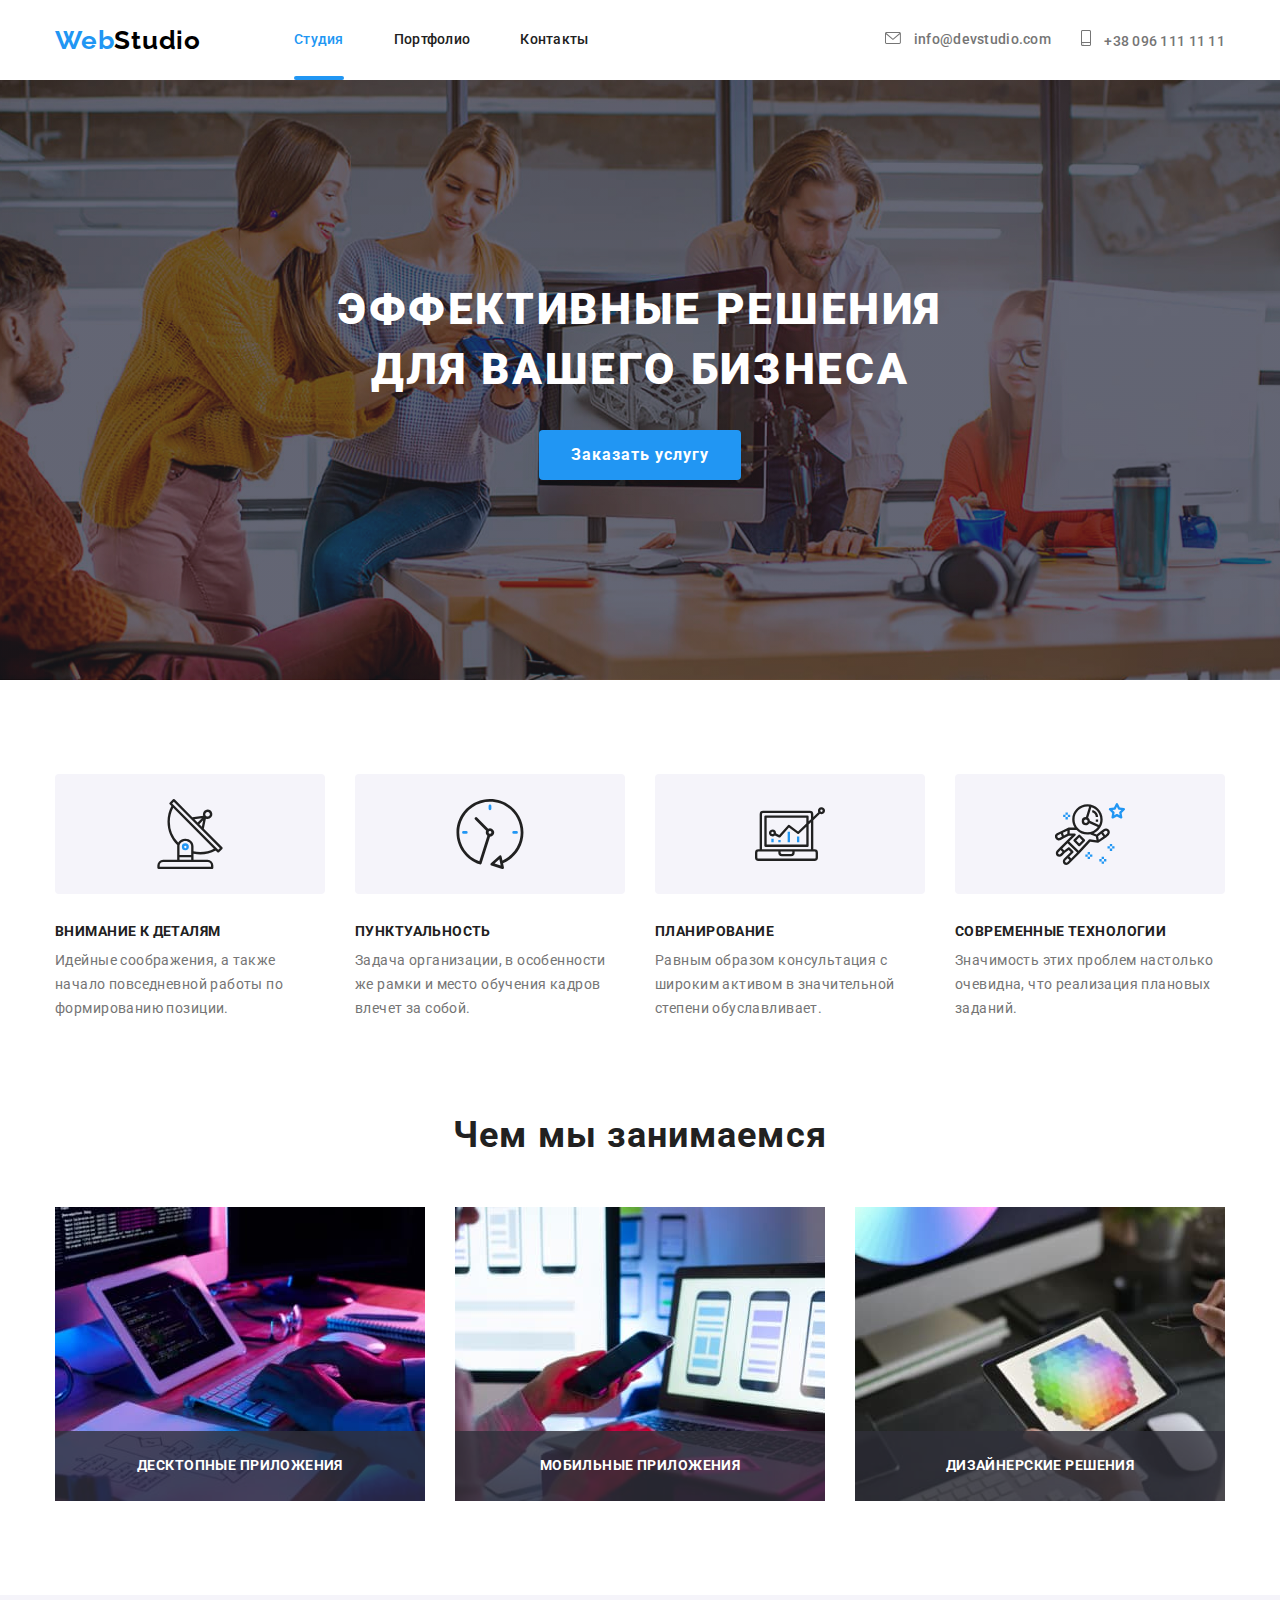
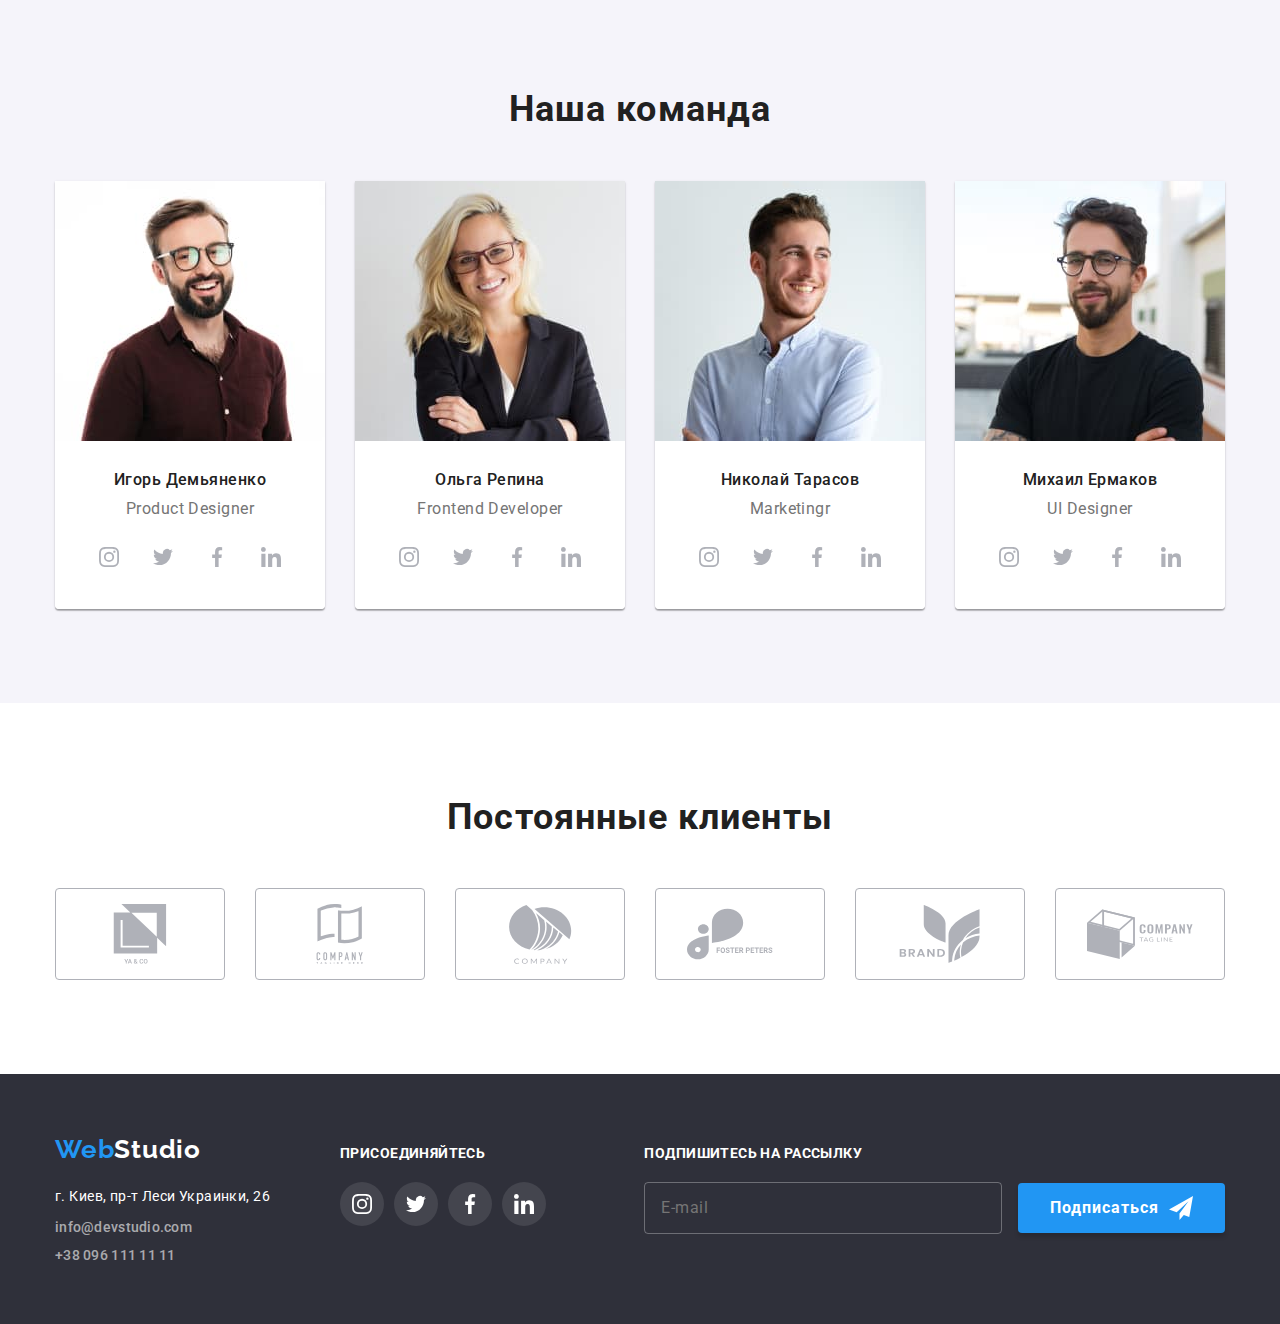
==== commit 319ef30d: "Створення міксінів" ====
--- a/index.html
+++ b/index.html
@@ -45,18 +45,18 @@
       </nav>
 
       <!-- Контакти веб-студії -->
-      <ul class="contacts__list list">
-        <li class="contacts__item">
-          <a class="contacts__link link" href="mailto:info@devstudio.com">
-            <svg class="contacts__icon" width="16" height="12">
+      <ul class="header-contacts__list list">
+        <li class="header-contacts__item">
+          <a class="header-contacts__link link" href="mailto:info@devstudio.com">
+            <svg class="header-contacts__icon" width="16" height="12">
               <use href="./images/sprits/sprite.svg#mail"></use>
             </svg>
             info@devstudio.com
           </a>
         </li>
-        <li class="contacts__item">
-          <a class="contacts__link link" href="tel:+380961111111">
-            <svg class="contacts__icon" width="10" height="16">
+        <li class="header-contacts__item">
+          <a class="header-contacts__link link" href="tel:+380961111111">
+            <svg class="header-contacts__icon" width="10" height="16">
               <use href="./images/sprits/sprite.svg#phone"></use>
             </svg>
             +38 096 111 11 11
@@ -66,7 +66,7 @@
     </div>
   </header>
 
-  <!-- Унікальний вміст сторінки -->
+  <!-- Унікальний вміст сайту -->
   <main>
 
     <!-- Розділ Герой -->
@@ -398,7 +398,7 @@
     </section>
   </main>
 
-  <!-- Заключна частина всієї сторінки -->
+  <!-- Заключна частина сайту -->
   <footer class="page-footer">
 
     <div class="container page-footer__container">
@@ -541,7 +541,7 @@
         <div class="checkbox checkbox-group">
 
           <label class="checkbox__label">
-            <input class="checkbox__input" type="checkbox">
+            <input class="checkbox__input visually-hidden" type="checkbox">
             <span class="checkbox__icon"></span>
             Соглашаюсь с рассылкой и принимаю
             <a class="checkbox__link" href="">
--- a/css/main.min.css
+++ b/css/main.min.css
@@ -1 +1 @@
-.footer-contacts__link,.contacts__link{display:-webkit-inline-box;display:-ms-inline-flexbox;display:inline-flex;-webkit-box-align:center;-ms-flex-align:center;align-items:center;font-weight:500;font-size:14px;line-height:1.14;letter-spacing:.02em;-webkit-transition:color 250ms cubic-bezier(0.4, 0, 0.2, 1);transition:color 250ms cubic-bezier(0.4, 0, 0.2, 1)}.footer-contacts__link:hover,.contacts__link:hover,.footer-contacts__link:focus,.contacts__link:focus{color:#2196f3}.clients,.team,.our-work,.features{padding-top:94px;padding-bottom:94px}.section__title{color:#212121;margin-top:0px;margin-bottom:0px}.footer__subtitle,.our-work__subtitle,.features__subtitle{color:#212121;font-size:14px;line-height:1.14;letter-spacing:.03em;text-transform:uppercase}.backdrop.is-hidden{visibility:hidden;opacity:0;pointer-events:none}.page-body{font-family:"Roboto",sans-serif;color:#757575}.list{margin-top:0px;margin-bottom:0px;padding-left:0px;list-style:none}.link{text-decoration:none}.img--nt-indent{display:block}.container{width:1200px;margin-left:auto;margin-right:auto;padding-left:15px;padding-right:15px}.button{min-width:200px;padding-top:10px;padding-right:32px;padding-bottom:10px;padding-left:32px;border:none;border-radius:4px;background-color:#2196f3;color:#fff;font-family:inherit;font-weight:700;font-size:16px;line-height:1.87;letter-spacing:.06em;-webkit-box-shadow:0px 4px 4px rgba(0,0,0,.15);box-shadow:0px 4px 4px rgba(0,0,0,.15);-webkit-transition:background-color 250ms cubic-bezier(0.4, 0, 0.2, 1);transition:background-color 250ms cubic-bezier(0.4, 0, 0.2, 1)}.button:hover,.button:focus{background-color:#188ce8;cursor:pointer}.section__title{margin-bottom:50px;font-size:36px;line-height:1.16;text-align:center;letter-spacing:.03em}.social__list{display:-webkit-box;display:-ms-flexbox;display:flex;-webkit-box-pack:center;-ms-flex-pack:center;justify-content:center}.social__item:nth-child(n+2){margin-left:10px}.social__link{display:-webkit-inline-box;display:-ms-inline-flexbox;display:inline-flex;-webkit-box-pack:center;-ms-flex-pack:center;justify-content:center;-webkit-box-align:center;-ms-flex-align:center;align-items:center;width:44px;height:44px;border-radius:50%;color:#afb1b8;-webkit-transition:background-color 250ms cubic-bezier(0.4, 0, 0.2, 1),color 250ms cubic-bezier(0.4, 0, 0.2, 1);transition:background-color 250ms cubic-bezier(0.4, 0, 0.2, 1),color 250ms cubic-bezier(0.4, 0, 0.2, 1)}.social__link:hover,.social__link:focus{background-color:#2196f3;color:#fff;outline:none}.social__link--dark{color:#fff;background-color:rgba(255,255,255,.1)}.social__icon{max-width:20px;max-height:20px;fill:currentColor}.page-header__container{display:-webkit-box;display:-ms-flexbox;display:flex;-webkit-box-align:center;-ms-flex-align:center;align-items:center}.logo{color:#2196f3;font-family:"Raleway",sans-serif;font-weight:700;font-size:26px;line-height:1.19;letter-spacing:.03em}.logo__dark{color:#000}.logo__white{color:#fff}.page-header__nav{margin-left:93px;margin-right:auto}.nav__list{display:-webkit-box;display:-ms-flexbox;display:flex}.nav__item:nth-child(n+2){margin-left:50px}.nav__link{position:relative;display:inline-block;padding-top:32px;padding-bottom:32px;color:#212121;font-weight:500;font-size:14px;line-height:1.14;letter-spacing:.02em;-webkit-transition:color 250ms cubic-bezier(0.4, 0, 0.2, 1);transition:color 250ms cubic-bezier(0.4, 0, 0.2, 1)}.nav__link:hover,.nav__link:focus{color:#2196f3}.nav__link--active{color:#2196f3}.nav__link--active::after{position:absolute;content:"";bottom:0;left:0;border-radius:2px;width:100%;height:4px;background-color:#2196f3}.contacts__list{display:-webkit-box;display:-ms-flexbox;display:flex}.contacts__item:nth-child(n+2){margin-left:30px}.contacts__link{padding-top:32px;padding-bottom:32px;color:#757575}.contacts__icon{margin-right:10px;fill:currentColor}.hero{background-color:#2f303a;background-image:-webkit-gradient(linear, left top, right top, from(rgba(47, 48, 58, 0.4)), to(rgba(47, 48, 58, 0.4))),url(../images/hero/hero-background.jpg);background-image:linear-gradient(to right, rgba(47, 48, 58, 0.4), rgba(47, 48, 58, 0.4)),url(../images/hero/hero-background.jpg);background-repeat:no-repeat;background-position:center;padding-top:200px;padding-bottom:200px;text-align:center}.hero__title{max-width:650px;margin-top:0px;margin-right:auto;margin-left:auto;margin-bottom:30px;color:#fff;font-weight:900;font-size:44px;line-height:1.36;letter-spacing:.06em;text-transform:uppercase}.features__list{display:-webkit-box;display:-ms-flexbox;display:flex}.features__item:nth-child(n+2){margin-left:30px}.features__wrapper{display:-webkit-box;display:-ms-flexbox;display:flex;-webkit-box-pack:center;-ms-flex-pack:center;justify-content:center;-webkit-box-align:center;-ms-flex-align:center;align-items:center;width:100%;height:120px;margin-bottom:30px;border-radius:4px;background-color:#f5f4fa}.features__subtitle{margin-top:0px;margin-bottom:10px}.features__description{margin-top:0px;margin-bottom:0px;min-width:270px;font-size:14px;line-height:1.71;letter-spacing:.03em}.our-work{padding-top:0px}.our-work__list{display:-webkit-box;display:-ms-flexbox;display:flex;margin-top:-15px;margin-right:-15px;margin-bottom:-15px;margin-left:-15px}.our-work__item{position:relative;margin-top:15px;margin-right:15px;margin-bottom:15px;margin-left:15px}.our-work__thumb{position:absolute;bottom:0;left:0;width:100%;padding-top:27px;padding-bottom:27px;background-color:rgba(47,48,58,.8);text-align:center}.our-work__subtitle{margin-top:0px;margin-bottom:0px;color:#fff}.team{background-color:#f5f4fa}.team__list{display:-webkit-box;display:-ms-flexbox;display:flex;margin-top:-15px;margin-right:-15px;margin-bottom:-15px;margin-left:-15px}.team__item{border-bottom-left-radius:4px;border-bottom-right-radius:4px;margin-top:15px;margin-right:15px;margin-bottom:15px;margin-left:15px;-webkit-box-shadow:0 2px 1px rgba(0,0,0,.2),0 1px 1px rgba(0,0,0,.14),0 1px 3px rgba(0,0,0,.12);box-shadow:0 2px 1px rgba(0,0,0,.2),0 1px 1px rgba(0,0,0,.14),0 1px 3px rgba(0,0,0,.12)}.team__article{border-bottom-left-radius:4px;border-bottom-right-radius:4px;padding-top:30px;padding-left:20px;padding-right:20px;padding-bottom:30px;background-color:#fff;text-align:center}.team__subtitle{margin-top:0px;margin-bottom:10px;color:#212121;font-size:16px;line-height:1.18;letter-spacing:.03em;font-weight:500;text-align:center}.team__description{margin-top:0px;margin-bottom:16px;font-size:16px;line-height:1.18;letter-spacing:.03em;text-align:center}.clients__list{display:-webkit-box;display:-ms-flexbox;display:flex}.clients__item{width:calc((100% - 120px)/5);height:92px}.clients__item:nth-child(n+2){margin-left:30px}.clients__link{display:-webkit-inline-box;display:-ms-inline-flexbox;display:inline-flex;-webkit-box-pack:center;-ms-flex-pack:center;justify-content:center;-webkit-box-align:center;-ms-flex-align:center;align-items:center;width:100%;height:100%;border:1px solid #afb1b8;border-radius:4px;color:#afb1b8;-webkit-transition:border-color 250ms cubic-bezier(0.4, 0, 0.2, 1),color 250ms cubic-bezier(0.4, 0, 0.2, 1);transition:border-color 250ms cubic-bezier(0.4, 0, 0.2, 1),color 250ms cubic-bezier(0.4, 0, 0.2, 1)}.clients__link:hover,.clients__link:focus{color:#2196f3;border-color:#2196f3;outline:none}.clients__icon{width:106px;height:60px;fill:currentColor}.page-footer{padding-top:60px;padding-bottom:60px;background-color:#2f303a}.page-footer__container{display:-webkit-box;display:-ms-flexbox;display:flex}.address-link{color:#fff;font-style:normal;font-size:14px;line-height:1.71;letter-spacing:.03em;font-weight:400;-webkit-transition:color 250ms cubic-bezier(0.4, 0, 0.2, 1);transition:color 250ms cubic-bezier(0.4, 0, 0.2, 1)}.address-link:hover{color:#2196f3}.page-footer__contacts{margin-top:20px;margin-right:70px}.footer-contacts__item{margin-top:9px}.footer-contacts__link{color:rgba(255,255,255,.6);font-style:normal}.footer__subtitle{margin-top:12px;margin-bottom:20px;color:#fff}.page-footer__subscription{margin-left:auto}.subscription__input{padding-top:15px;padding-bottom:15px;padding-left:16px;width:358px;border:1px solid rgba(255,255,255,.3);border-radius:4px;color:rgba(255,255,255,.6);background-color:rgba(0,0,0,0);line-height:1.25;letter-spacing:.03em;-webkit-transition:border-color 250ms cubic-bezier(0.4, 0, 0.2, 1);transition:border-color 250ms cubic-bezier(0.4, 0, 0.2, 1)}.subscription__input:hover,.subscription__input:focus{border-color:#2196f3;outline:none}.subscription__btn{display:-webkit-inline-box;display:-ms-inline-flexbox;display:inline-flex;margin-left:12px}.subscription__icon{margin-top:3px;margin-left:10px;fill:currentColor}.backdrop{position:fixed;top:0;height:0;width:100%;height:100%;background-color:0 2px 1px rgba(0,0,0,.2);opacity:1;-webkit-transition:opacity 250ms cubic-bezier(0.4, 0, 0.2, 1),visibility 250ms cubic-bezier(0.4, 0, 0.2, 1);transition:opacity 250ms cubic-bezier(0.4, 0, 0.2, 1),visibility 250ms cubic-bezier(0.4, 0, 0.2, 1)}/*# sourceMappingURL=main.min.css.map */+.form__title,.product__title,.section__title{color:#212121}.footer__subtitle,.our-work__subtitle,.features__subtitle{font-size:14px;line-height:1.14;letter-spacing:.03em;text-transform:uppercase}.visually-hidden{position:absolute;margin:-1px;padding:0;width:1px;height:1px;border:0;clip:rect(0 0 0 0);overflow:hidden}.page-body{font-family:"Roboto",sans-serif;color:#757575}.list{margin-top:0px;margin-bottom:0px;padding-left:0px;list-style:none}.link{text-decoration:none}.img--nt-indent{display:block}.container{width:1200px;margin-left:auto;margin-right:auto;padding-left:15px;padding-right:15px}.logo{color:#2196f3;font-family:"Raleway",sans-serif;font-weight:700;font-size:26px;line-height:1.19;letter-spacing:.03em}.logo__dark{color:#000}.logo__white{color:#fff}.button{min-width:200px;padding-top:10px;padding-right:32px;padding-bottom:10px;padding-left:32px;border:none;border-radius:4px;background-color:#2196f3;color:#fff;font-family:inherit;font-weight:700;font-size:16px;line-height:1.87;letter-spacing:.06em;-webkit-box-shadow:0px 4px 4px rgba(0,0,0,.15);box-shadow:0px 4px 4px rgba(0,0,0,.15);-webkit-transition:background-color 250ms cubic-bezier(0.4, 0, 0.2, 1);transition:background-color 250ms cubic-bezier(0.4, 0, 0.2, 1)}.button:hover,.button:focus{background-color:#188ce8;cursor:pointer}.section__title{margin-top:0px;margin-bottom:50px;font-size:36px;line-height:1.16;text-align:center;letter-spacing:.03em}.social__list{display:-webkit-box;display:-ms-flexbox;display:flex;-webkit-box-pack:center;-ms-flex-pack:center;justify-content:center}.social__item:nth-child(n+2){margin-left:10px}.social__link{display:-webkit-inline-box;display:-ms-inline-flexbox;display:inline-flex;-webkit-box-pack:center;-ms-flex-pack:center;justify-content:center;-webkit-box-align:center;-ms-flex-align:center;align-items:center;width:44px;height:44px;border-radius:50%;color:#afb1b8;-webkit-transition:background-color 250ms cubic-bezier(0.4, 0, 0.2, 1),color 250ms cubic-bezier(0.4, 0, 0.2, 1);transition:background-color 250ms cubic-bezier(0.4, 0, 0.2, 1),color 250ms cubic-bezier(0.4, 0, 0.2, 1)}.social__link:hover,.social__link:focus{background-color:#2196f3;color:#fff;outline:none}.social__link--dark{color:#fff;background-color:rgba(255,255,255,.1)}.social__icon{max-width:20px;max-height:20px;fill:currentColor}.page-footer__subscription{margin-left:auto}.subscription__input{padding-top:15px;padding-bottom:15px;padding-left:16px;width:358px;border:1px solid rgba(255,255,255,.3);border-radius:4px;color:rgba(255,255,255,.6);background-color:rgba(0,0,0,0);line-height:1.25;letter-spacing:.03em;-webkit-transition:border-color 250ms cubic-bezier(0.4, 0, 0.2, 1);transition:border-color 250ms cubic-bezier(0.4, 0, 0.2, 1)}.subscription__input:hover,.subscription__input:focus{border-color:#2196f3;outline:none}.subscription__btn{display:-webkit-inline-box;display:-ms-inline-flexbox;display:inline-flex;margin-left:12px}.subscription__icon{margin-top:3px;margin-left:10px;fill:currentColor}.filters__list{display:-webkit-box;display:-ms-flexbox;display:flex;-webkit-box-pack:center;-ms-flex-pack:center;justify-content:center}.filters__item:nth-child(n+2){margin-left:8px}.filters__btn{padding-top:6px;padding-right:22px;padding-bottom:6px;padding-left:22px;border:none;border-radius:4px;background-color:#f5f4fa;color:#212121;font-family:inherit;font-weight:500;font-size:16px;line-height:1.62;text-align:center;letter-spacing:.03em;-webkit-transition:color 250ms cubic-bezier(0.4, 0, 0.2, 1),background-color 250ms cubic-bezier(0.4, 0, 0.2, 1),-webkit-box-shadow 250ms cubic-bezier(0.4, 0, 0.2, 1);transition:color 250ms cubic-bezier(0.4, 0, 0.2, 1),background-color 250ms cubic-bezier(0.4, 0, 0.2, 1),-webkit-box-shadow 250ms cubic-bezier(0.4, 0, 0.2, 1);transition:color 250ms cubic-bezier(0.4, 0, 0.2, 1),background-color 250ms cubic-bezier(0.4, 0, 0.2, 1),box-shadow 250ms cubic-bezier(0.4, 0, 0.2, 1);transition:color 250ms cubic-bezier(0.4, 0, 0.2, 1),background-color 250ms cubic-bezier(0.4, 0, 0.2, 1),box-shadow 250ms cubic-bezier(0.4, 0, 0.2, 1),-webkit-box-shadow 250ms cubic-bezier(0.4, 0, 0.2, 1)}.filters__btn:hover,.filters__btn:focus{color:#fff;background-color:#2196f3;cursor:pointer;-webkit-box-shadow:0 3px 1px rgba(0,0,0,.1),0 1px 2px rgba(0,0,0,.08),0 1px 3px rgba(0,0,0,.12);box-shadow:0 3px 1px rgba(0,0,0,.1),0 1px 2px rgba(0,0,0,.08),0 1px 3px rgba(0,0,0,.12)}.filters__btn--active{color:#fff;background-color:#2196f3;-webkit-box-shadow:0 3px 1px rgba(0,0,0,.1),0 1px 2px rgba(0,0,0,.08),0 1px 3px rgba(0,0,0,.12);box-shadow:0 3px 1px rgba(0,0,0,.1),0 1px 2px rgba(0,0,0,.08),0 1px 3px rgba(0,0,0,.12)}.grid{display:-webkit-box;display:-ms-flexbox;display:flex;-ms-flex-wrap:wrap;flex-wrap:wrap;margin-top:-15px;margin-right:-15px;margin-bottom:-15px;margin-left:-15px}.grid__item{-ms-flex-preferred-size:calc((100% - 90px)/3);flex-basis:calc((100% - 90px)/3);margin-top:15px;margin-right:15px;margin-bottom:15px;margin-left:15px}.product__link{display:block;-webkit-transition:-webkit-box-shadow 250ms cubic-bezier(0.4, 0, 0.2, 1);transition:-webkit-box-shadow 250ms cubic-bezier(0.4, 0, 0.2, 1);transition:box-shadow 250ms cubic-bezier(0.4, 0, 0.2, 1);transition:box-shadow 250ms cubic-bezier(0.4, 0, 0.2, 1), -webkit-box-shadow 250ms cubic-bezier(0.4, 0, 0.2, 1)}.product__link:hover,.product__linkfocus{-webkit-box-shadow:1px 4px 6px rgba(0,0,0,.16),0 4px 4px rgba(0,0,0,.06),0 1px 3px rgba(0,0,0,.12);box-shadow:1px 4px 6px rgba(0,0,0,.16),0 4px 4px rgba(0,0,0,.06),0 1px 3px rgba(0,0,0,.12);outline:none}.product__thumb{position:relative;overflow:hidden}.product__group{position:absolute;top:0;left:0;-webkit-transform:translateY(100%);transform:translateY(100%);padding-top:63px;padding-right:24px;padding-left:24px;padding-bottom:63px;background-color:#2196f3;opacity:.9;-webkit-transition:-webkit-transform 250ms cubic-bezier(0.4, 0, 0.2, 1);transition:-webkit-transform 250ms cubic-bezier(0.4, 0, 0.2, 1);transition:transform 250ms cubic-bezier(0.4, 0, 0.2, 1);transition:transform 250ms cubic-bezier(0.4, 0, 0.2, 1), -webkit-transform 250ms cubic-bezier(0.4, 0, 0.2, 1)}.product__link:hover .product__group{-webkit-transform:translateY(0);transform:translateY(0)}.product__description{margin:0px;color:#fff;font-size:18px;line-height:1.55;letter-spacing:.03em}.product__header{padding-top:20px;padding-right:24px;padding-bottom:20px;padding-left:24px;border-right:1px solid #eee;border-bottom:1px solid #eee;border-left:1px solid #eee;color:#757575}.product__title{margin-bottom:4px;font-size:18px;line-height:2;letter-spacing:.06em}.product__subtitle{margin-top:0px;margin-bottom:0px;line-height:1.87;letter-spacing:.03em}.modal{position:absolute;top:50%;left:50%;-webkit-transform:translate(-50%, -50%) scale(1);transform:translate(-50%, -50%) scale(1);min-width:528px;border-radius:4px;background-color:#fff;-webkit-box-shadow:0 2px 1px rgba(0,0,0,.2),0 1px 1px rgba(0,0,0,.14),0 1px 3px rgba(0,0,0,.12);box-shadow:0 2px 1px rgba(0,0,0,.2),0 1px 1px rgba(0,0,0,.14),0 1px 3px rgba(0,0,0,.12);-webkit-transition:-webkit-transform 250ms cubic-bezier(0.4, 0, 0.2, 1);transition:-webkit-transform 250ms cubic-bezier(0.4, 0, 0.2, 1);transition:transform 250ms cubic-bezier(0.4, 0, 0.2, 1);transition:transform 250ms cubic-bezier(0.4, 0, 0.2, 1), -webkit-transform 250ms cubic-bezier(0.4, 0, 0.2, 1)}.modal__btn-exit{position:absolute;top:8px;right:8px;border:1px solid rgba(0,0,0,.1);border-radius:50%;width:30px;height:30px;background-color:#fff;cursor:pointer;-webkit-box-shadow:0 2px 1px rgba(0,0,0,.2),0 1px 1px rgba(0,0,0,.14),0 1px 3px rgba(0,0,0,.12);box-shadow:0 2px 1px rgba(0,0,0,.2),0 1px 1px rgba(0,0,0,.14),0 1px 3px rgba(0,0,0,.12);-webkit-transition:fill 250ms cubic-bezier(0.4, 0, 0.2, 1);transition:fill 250ms cubic-bezier(0.4, 0, 0.2, 1)}.modal__btn-exit:hover,.modal__btn-exitfocus{fill:#2196f3}.form{padding-top:40px;padding-right:40px;padding-bottom:40px;padding-left:40px}.form__title{margin-top:0px;margin-bottom:12px;font-size:20px;line-height:1.15;letter-spacing:.03em;text-align:center}.form__label{position:relative;display:-webkit-box;display:-ms-flexbox;display:flex;-webkit-box-orient:vertical;-webkit-box-direction:normal;-ms-flex-direction:column;flex-direction:column;font-size:12px;line-height:1.16;letter-spacing:.01em}.form__label:nth-child(n+2){margin-top:10px}.form__input{margin-top:4px;padding-top:11px;padding-bottom:11px;padding-left:42px;width:100%;border:1px solid rgba(33,33,33,.2);border-radius:4px;background-color:rgba(0,0,0,0);color:#212121;-webkit-transition:border-color 250ms cubic-bezier(0.4, 0, 0.2, 1);transition:border-color 250ms cubic-bezier(0.4, 0, 0.2, 1)}.form__input:hover,.form__input:focus{border-color:#2196f3;outline:none}.form__icon{position:absolute;top:27px;left:11px;-webkit-transition:fill 250ms cubic-bezier(0.4, 0, 0.2, 1);transition:fill 250ms cubic-bezier(0.4, 0, 0.2, 1)}.form__input:hover+.form__icon,.form__input:focus+.form__icon{fill:#2196f3}.form__coment{margin-top:4px;margin-bottom:20px;padding-top:12px;padding-right:16px;padding-bottom:12px;padding-left:16px;width:100%;border:1px solid rgba(33,33,33,.2);border-radius:4px;background-color:rgba(0,0,0,0);color:#212121;resize:none;-webkit-transition:border-color 250ms cubic-bezier(0.4, 0, 0.2, 1);transition:border-color 250ms cubic-bezier(0.4, 0, 0.2, 1)}.form__coment::-webkit-input-placeholder{color:rgba(117,117,117,.5)}.form__coment::-moz-placeholder{color:rgba(117,117,117,.5)}.form__coment:-ms-input-placeholder{color:rgba(117,117,117,.5)}.form__coment::-ms-input-placeholder{color:rgba(117,117,117,.5)}.form__coment::placeholder{color:rgba(117,117,117,.5)}.form__coment:hover,.form__coment:focus{border-color:#2196f3;outline:none}.checkbox-group{text-align:center;padding-left:12px}.checkbox__label{display:-webkit-box;display:-ms-flexbox;display:flex;-webkit-box-align:center;-ms-flex-align:center;align-items:center;margin-bottom:30px;font-size:14px;line-height:1.71;letter-spacing:.03em}.checkbox__icon{display:inline-block;margin-right:7px;width:16px;height:15px;border:2px solid #212121;border-radius:3px;-webkit-transition:border-color 250ms cubic-bezier(0.4, 0, 0.2, 1),background-color 250ms cubic-bezier(0.4, 0, 0.2, 1),background-image 250ms cubic-bezier(0.4, 0, 0.2, 1);transition:border-color 250ms cubic-bezier(0.4, 0, 0.2, 1),background-color 250ms cubic-bezier(0.4, 0, 0.2, 1),background-image 250ms cubic-bezier(0.4, 0, 0.2, 1)}.checkbox__input:checked+.checkbox__icon{border-color:#2196f3;background-color:#2196f3;background-image:url(../images/sprits/modal-window/icon-check.svg);background-size:contain;background-origin:border-box}.checkbox__link{margin-left:5px;color:#2196f3;text-decoration:underline;-webkit-transition:color 250ms cubic-bezier(0.4, 0, 0.2, 1);transition:color 250ms cubic-bezier(0.4, 0, 0.2, 1)}.checkbox__link:hover,.checkbox__link:focus{color:#188ce8}.page-header__container{display:-webkit-box;display:-ms-flexbox;display:flex;-webkit-box-align:center;-ms-flex-align:center;align-items:center}.page-header--border{border-bottom:1px solid #ececec}.page-header__nav{margin-left:93px;margin-right:auto}.nav__list{display:-webkit-box;display:-ms-flexbox;display:flex}.nav__item:nth-child(n+2){margin-left:50px}.nav__link{position:relative;display:inline-block;padding-top:32px;padding-bottom:32px;color:#212121;font-weight:500;font-size:14px;line-height:1.14;letter-spacing:.02em;-webkit-transition:color 250ms cubic-bezier(0.4, 0, 0.2, 1);transition:color 250ms cubic-bezier(0.4, 0, 0.2, 1)}.nav__link:hover,.nav__link:focus{color:#2196f3}.nav__link--active{color:#2196f3}.nav__link--active::after{position:absolute;content:"";bottom:0;left:0;border-radius:2px;width:100%;height:4px;background-color:#2196f3}.header-contacts__list{display:-webkit-box;display:-ms-flexbox;display:flex}.header-contacts__item:nth-child(n+2){margin-left:30px}.header-contacts__link{padding-top:32px;padding-bottom:32px;color:#757575;font-weight:500;font-size:14px;line-height:1.14;letter-spacing:.02em;-webkit-transition:color 250ms cubic-bezier(0.4, 0, 0.2, 1);transition:color 250ms cubic-bezier(0.4, 0, 0.2, 1)}.header-contacts__link:hover,.header-contacts__link:focus{color:#2196f3}.header-contacts__icon{margin-right:10px;fill:currentColor}.hero{padding-top:200px;padding-bottom:200px;background-color:#2f303a;background-image:-webkit-gradient(linear, left top, right top, from(rgba(47, 48, 58, 0.4)), to(rgba(47, 48, 58, 0.4))),url(../images/hero/hero-background.jpg);background-image:linear-gradient(to right, rgba(47, 48, 58, 0.4), rgba(47, 48, 58, 0.4)),url(../images/hero/hero-background.jpg);background-repeat:no-repeat;background-position:center;text-align:center}.hero__title{max-width:650px;margin-top:0px;margin-right:auto;margin-left:auto;margin-bottom:30px;color:#fff;font-weight:900;font-size:44px;line-height:1.36;letter-spacing:.06em;text-transform:uppercase}.features{padding-top:94px;padding-bottom:94px;background-color:rgba(0,0,0,0)}.features__list{display:-webkit-box;display:-ms-flexbox;display:flex}.features__item:nth-child(n+2){margin-left:30px}.features__wrapper{display:-webkit-box;display:-ms-flexbox;display:flex;-webkit-box-pack:center;-ms-flex-pack:center;justify-content:center;-webkit-box-align:center;-ms-flex-align:center;align-items:center;width:100%;height:120px;margin-bottom:30px;border-radius:4px;background-color:#f5f4fa}.features__subtitle{margin-top:0px;margin-bottom:10px;color:#212121}.features__description{margin-top:0px;margin-bottom:0px;min-width:270px;font-size:14px;line-height:1.71;letter-spacing:.03em}.our-work{padding-top:0px;padding-bottom:94px;background-color:rgba(0,0,0,0)}.our-work__list{display:-webkit-box;display:-ms-flexbox;display:flex;margin-top:-15px;margin-right:-15px;margin-bottom:-15px;margin-left:-15px}.our-work__item{position:relative;margin-top:15px;margin-right:15px;margin-bottom:15px;margin-left:15px}.our-work__thumb{position:absolute;bottom:0;left:0;width:100%;padding-top:27px;padding-bottom:27px;background-color:rgba(47,48,58,.8);text-align:center}.our-work__subtitle{color:#fff;margin-top:0px;margin-bottom:0px}.team{padding-top:94px;padding-bottom:94px;background-color:#f5f4fa}.team__list{display:-webkit-box;display:-ms-flexbox;display:flex;margin-top:-15px;margin-right:-15px;margin-bottom:-15px;margin-left:-15px}.team__item{border-bottom-left-radius:4px;border-bottom-right-radius:4px;margin-top:15px;margin-right:15px;margin-bottom:15px;margin-left:15px;-webkit-box-shadow:0 2px 1px rgba(0,0,0,.2),0 1px 1px rgba(0,0,0,.14),0 1px 3px rgba(0,0,0,.12);box-shadow:0 2px 1px rgba(0,0,0,.2),0 1px 1px rgba(0,0,0,.14),0 1px 3px rgba(0,0,0,.12)}.team__article{border-bottom-left-radius:4px;border-bottom-right-radius:4px;padding-top:30px;padding-left:20px;padding-right:20px;padding-bottom:30px;background-color:#fff;text-align:center}.team__subtitle{margin-top:0px;margin-bottom:10px;color:#212121;font-size:16px;line-height:1.18;letter-spacing:.03em;font-weight:500;text-align:center}.team__description{margin-top:0px;margin-bottom:16px;font-size:16px;line-height:1.18;letter-spacing:.03em;text-align:center}.clients{padding-top:94px;padding-bottom:94px;background-color:#fff}.clients__list{display:-webkit-box;display:-ms-flexbox;display:flex}.clients__item{width:calc((100% - 120px)/5);height:92px}.clients__item:nth-child(n+2){margin-left:30px}.clients__link{display:-webkit-inline-box;display:-ms-inline-flexbox;display:inline-flex;-webkit-box-pack:center;-ms-flex-pack:center;justify-content:center;-webkit-box-align:center;-ms-flex-align:center;align-items:center;width:100%;height:100%;border:1px solid #afb1b8;border-radius:4px;color:#afb1b8;-webkit-transition:border-color 250ms cubic-bezier(0.4, 0, 0.2, 1),color 250ms cubic-bezier(0.4, 0, 0.2, 1);transition:border-color 250ms cubic-bezier(0.4, 0, 0.2, 1),color 250ms cubic-bezier(0.4, 0, 0.2, 1)}.clients__link:hover,.clients__link:focus{color:#2196f3;border-color:#2196f3;outline:none}.clients__icon{width:106px;height:60px;fill:currentColor}.page-footer{padding-top:60px;padding-bottom:60px;background-color:#2f303a}.page-footer__container{display:-webkit-box;display:-ms-flexbox;display:flex}.address-link{color:#fff;font-style:normal;font-size:14px;line-height:1.71;letter-spacing:.03em;font-weight:400;-webkit-transition:color 250ms cubic-bezier(0.4, 0, 0.2, 1);transition:color 250ms cubic-bezier(0.4, 0, 0.2, 1)}.address-link:hover{color:#2196f3}.page-footer__contacts{margin-top:20px;margin-right:70px}.footer-contacts__item{margin-top:9px}.footer-contacts__link{padding-top:0px;padding-bottom:0px;color:rgba(255,255,255,.6);font-weight:500;font-size:14px;line-height:1.14;letter-spacing:.02em;-webkit-transition:color 250ms cubic-bezier(0.4, 0, 0.2, 1);transition:color 250ms cubic-bezier(0.4, 0, 0.2, 1);font-style:normal}.footer-contacts__link:hover,.footer-contacts__link:focus{color:#2196f3}.footer__subtitle{margin-top:12px;margin-bottom:20px;color:#fff}.backdrop{position:fixed;top:0;height:0;width:100%;height:100%;background-color:0 2px 1px rgba(0,0,0,.2);opacity:1;-webkit-transition:opacity 250ms cubic-bezier(0.4, 0, 0.2, 1),visibility 250ms cubic-bezier(0.4, 0, 0.2, 1);transition:opacity 250ms cubic-bezier(0.4, 0, 0.2, 1),visibility 250ms cubic-bezier(0.4, 0, 0.2, 1)}.backdrop.is-hidden{visibility:hidden;opacity:0;pointer-events:none}.portfolio{padding-top:94px;padding-bottom:94px;background-color:#fff}.portfolio__filters{margin-bottom:50px}/*# sourceMappingURL=main.min.css.map */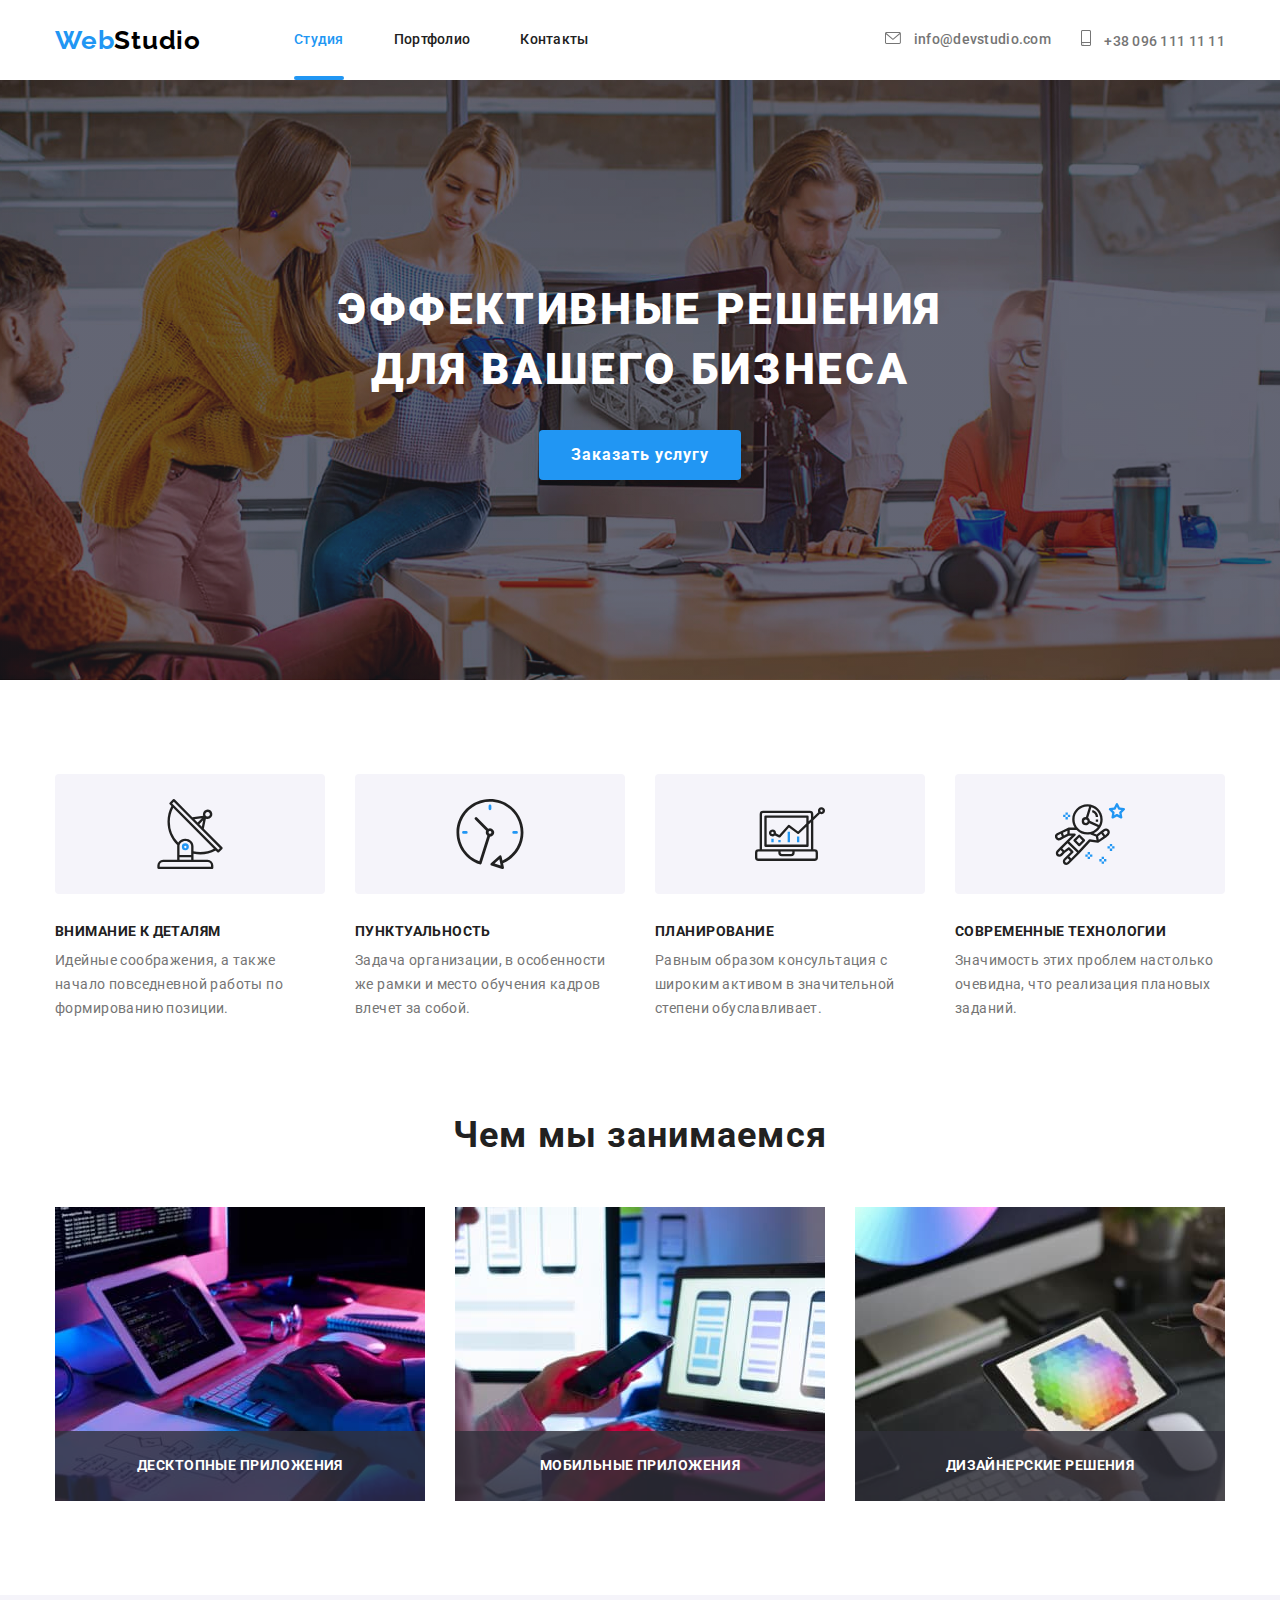
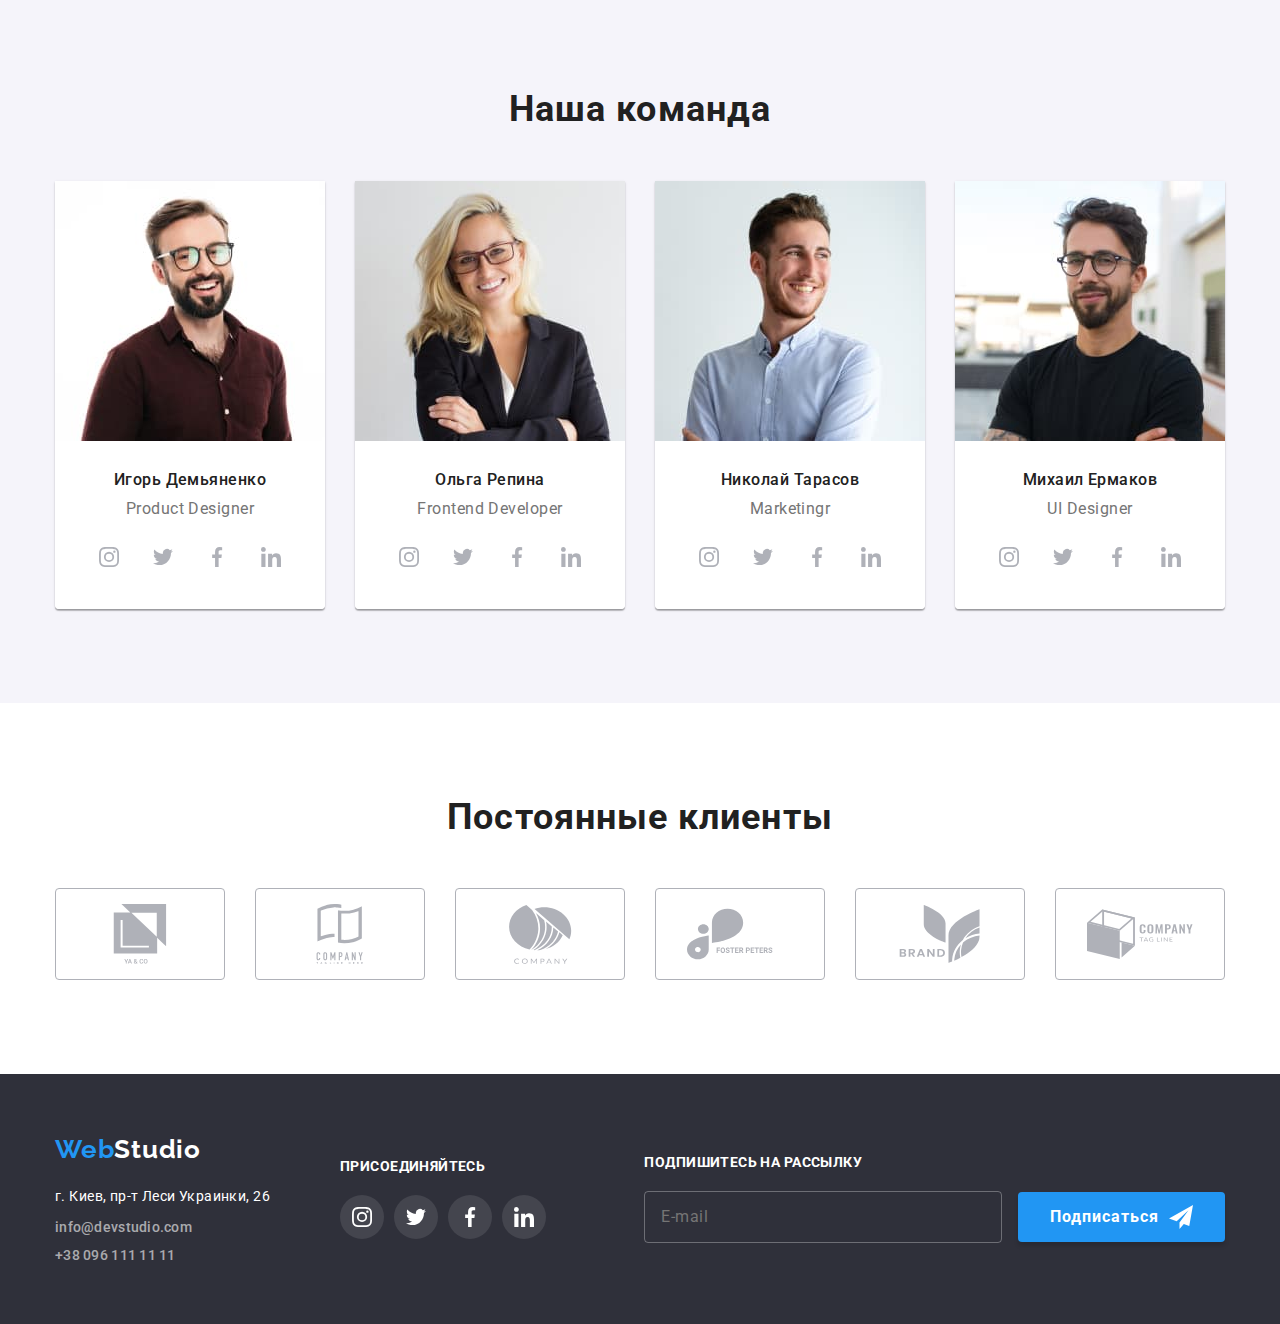
==== commit 1624ae0c: "Створення однієї сітки на всі елементи" ====
--- a/index.html
+++ b/index.html
@@ -84,8 +84,9 @@
         <h2 class="title section__title" hidden>Особенности</h2>
 
         <!-- Список особливостей -->
-        <ul class="features__list list">
-          <li class="features__item">
+        <ul class="grid list">
+
+          <li class="features__item grid__item">
             <div class="features__wrapper">
               <svg width="70" height="70">
                 <use href="./images/sprits/sprite.svg#antenna"></use>
@@ -96,7 +97,8 @@
               позиции.
             </p>
           </li>
-          <li class="features__item">
+
+          <li class="features__item grid__item">
             <div class="features__wrapper">
               <svg width="70" height="70">
                 <use href="./images/sprits/sprite.svg#clock"></use>
@@ -107,7 +109,8 @@
               Задача организации, в особенности же рамки и место обучения кадров влечет за собой.
             </p>
           </li>
-          <li class="features__item">
+
+          <li class="features__item grid__item">
             <div class="features__wrapper">
               <svg width="70" height="70">
                 <use href="./images/sprits/sprite.svg#diagram"></use>
@@ -118,7 +121,8 @@
               Равным образом консультация с широким активом в значительной степени обуславливает.
             </p>
           </li>
-          <li class="features__item">
+
+          <li class="features__item grid__item">
             <div class="features__wrapper">
               <svg width="70" height="70">
                 <use href="./images/sprits/sprite.svg#astronaut"></use>
@@ -128,6 +132,7 @@
             <p class="features__description">Значимость этих проблем настолько очевидна, что реализация плановых
               заданий.</p>
           </li>
+
         </ul>
       </div>
     </section>
@@ -138,22 +143,25 @@
         <h2 class="title section__title">Чем мы занимаемся</h2>
 
         <!-- Список того що ми робимо -->
-        <ul class="our-work__list list">
-          <li class="our-work__item">
+        <ul class="grid list">
+
+          <li class="our-work__item grid__item">
             <img class="img--nt-indent" src="./images/we-do/codings.jpg" alt="Десктопные приложения" width="370"
               height="294" />
             <div class="our-work__thumb">
               <h3 class="our-work__subtitle subtitle">Десктопные приложения</h3>
             </div>
           </li>
-          <li class="our-work__item">
+
+          <li class="our-work__item grid__item">
             <img class="img--nt-indent" src="./images/we-do/phone.jpg" alt="Разрабатываем приложения для телефонов"
               width="370" height="294" />
             <div class="our-work__thumb">
               <h3 class="our-work__subtitle subtitle">Мобильные приложения</h3>
             </div>
           </li>
-          <li class="our-work__item">
+
+          <li class="our-work__item grid__item">
             <img class="img--nt-indent" src="./images/we-do/colors.jpg" alt="Создаем цветовую гамму для вашего сайта"
               width="370" height="294" />
             <div class="our-work__thumb">
@@ -171,8 +179,8 @@
         <h2 class="title section__title">Наша команда</h2>
 
         <!-- Список нашої команди -->
-        <ul class="team__list list">
-          <li class="team__item">
+        <ul class="grid list">
+          <li class="team__item grid__item">
             <img class="img--nt-indent" src="./images/team/igor.jpg" alt="Игорь Демьяненко - Product Designer"
               width="270" height="260" />
             <div class="team__article">
@@ -214,7 +222,7 @@
             </div>
           </li>
 
-          <li class="team__item">
+          <li class="team__item grid__item">
             <img class="img--nt-indent" src="./images/team/olga.jpg" alt="Ольга Репина - Frontend Developer" width="270"
               height="260" />
             <div class="team__article">
@@ -256,7 +264,7 @@
             </div>
           </li>
 
-          <li class="team__item">
+          <li class="team__item grid__item">
             <img class="img--nt-indent" src="./images/team/nykolay.jpg" alt="Николай Тарасов - Marketingr" width="270"
               height="260" />
             <div class="team__article">
@@ -298,7 +306,7 @@
             </div>
           </li>
 
-          <li class="team__item">
+          <li class="team__item grid__item">
             <img class="img--nt-indent" src="./images/team/michael.jpg" alt="Михаил Ермаков - UI Designer" width="270"
               height="260" />
             <div class="team__article">
@@ -350,49 +358,56 @@
         <h2 class="title section__title">Постоянные клиенты</h2>
 
         <!-- Список клієнтів -->
-        <ul class="clients__list list">
-          <li class="clients__item">
+        <ul class="grid list">
+
+          <li class="clients__item grid__item">
             <a class="clients__link" href="#">
               <svg class="clients__icon">
                 <use href="./images/sprits/sprite.svg#ya-co"></use>
               </svg>
             </a>
           </li>
-          <li class="clients__item">
+
+          <li class="clients__item grid__item">
             <a class="clients__link" href="#">
               <svg class="clients__icon">
                 <use href="./images/sprits/sprite.svg#tagline-here"></use>
               </svg>
             </a>
           </li>
-          <li class="clients__item">
+
+          <li class="clients__item grid__item">
             <a class="clients__link" href="#">
               <svg class="clients__icon">
                 <use href="./images/sprits/sprite.svg#company"></use>
               </svg>
             </a>
           </li>
-          <li class="clients__item">
+
+          <li class="clients__item grid__item">
             <a class="clients__link" href="#">
               <svg class="clients__icon">
                 <use href="./images/sprits/sprite.svg#foster-peters"></use>
               </svg>
             </a>
           </li>
-          <li class="clients__item">
+
+          <li class="clients__item grid__item">
             <a class="clients__link" href="#">
               <svg class="clients__icon">
                 <use href="./images/sprits/sprite.svg#brand"></use>
               </svg>
             </a>
           </li>
-          <li class="clients__item">
+
+          <li class="clients__item grid__item">
             <a class="clients__link" href="#">
               <svg class="clients__icon">
                 <use href="./images/sprits/sprite.svg#company-tag-line"></use>
               </svg>
             </a>
           </li>
+
         </ul>
       </div>
     </section>
--- a/css/main.min.css
+++ b/css/main.min.css
@@ -1 +1 @@
-.form__title,.product__title,.section__title{color:#212121}.footer__subtitle,.our-work__subtitle,.features__subtitle{font-size:14px;line-height:1.14;letter-spacing:.03em;text-transform:uppercase}.visually-hidden{position:absolute;margin:-1px;padding:0;width:1px;height:1px;border:0;clip:rect(0 0 0 0);overflow:hidden}.page-body{font-family:"Roboto",sans-serif;color:#757575}.list{margin-top:0px;margin-bottom:0px;padding-left:0px;list-style:none}.link{text-decoration:none}.img--nt-indent{display:block}.container{width:1200px;margin-left:auto;margin-right:auto;padding-left:15px;padding-right:15px}.logo{color:#2196f3;font-family:"Raleway",sans-serif;font-weight:700;font-size:26px;line-height:1.19;letter-spacing:.03em}.logo__dark{color:#000}.logo__white{color:#fff}.button{min-width:200px;padding-top:10px;padding-right:32px;padding-bottom:10px;padding-left:32px;border:none;border-radius:4px;background-color:#2196f3;color:#fff;font-family:inherit;font-weight:700;font-size:16px;line-height:1.87;letter-spacing:.06em;-webkit-box-shadow:0px 4px 4px rgba(0,0,0,.15);box-shadow:0px 4px 4px rgba(0,0,0,.15);-webkit-transition:background-color 250ms cubic-bezier(0.4, 0, 0.2, 1);transition:background-color 250ms cubic-bezier(0.4, 0, 0.2, 1)}.button:hover,.button:focus{background-color:#188ce8;cursor:pointer}.section__title{margin-top:0px;margin-bottom:50px;font-size:36px;line-height:1.16;text-align:center;letter-spacing:.03em}.social__list{display:-webkit-box;display:-ms-flexbox;display:flex;-webkit-box-pack:center;-ms-flex-pack:center;justify-content:center}.social__item:nth-child(n+2){margin-left:10px}.social__link{display:-webkit-inline-box;display:-ms-inline-flexbox;display:inline-flex;-webkit-box-pack:center;-ms-flex-pack:center;justify-content:center;-webkit-box-align:center;-ms-flex-align:center;align-items:center;width:44px;height:44px;border-radius:50%;color:#afb1b8;-webkit-transition:background-color 250ms cubic-bezier(0.4, 0, 0.2, 1),color 250ms cubic-bezier(0.4, 0, 0.2, 1);transition:background-color 250ms cubic-bezier(0.4, 0, 0.2, 1),color 250ms cubic-bezier(0.4, 0, 0.2, 1)}.social__link:hover,.social__link:focus{background-color:#2196f3;color:#fff;outline:none}.social__link--dark{color:#fff;background-color:rgba(255,255,255,.1)}.social__icon{max-width:20px;max-height:20px;fill:currentColor}.page-footer__subscription{margin-left:auto}.subscription__input{padding-top:15px;padding-bottom:15px;padding-left:16px;width:358px;border:1px solid rgba(255,255,255,.3);border-radius:4px;color:rgba(255,255,255,.6);background-color:rgba(0,0,0,0);line-height:1.25;letter-spacing:.03em;-webkit-transition:border-color 250ms cubic-bezier(0.4, 0, 0.2, 1);transition:border-color 250ms cubic-bezier(0.4, 0, 0.2, 1)}.subscription__input:hover,.subscription__input:focus{border-color:#2196f3;outline:none}.subscription__btn{display:-webkit-inline-box;display:-ms-inline-flexbox;display:inline-flex;margin-left:12px}.subscription__icon{margin-top:3px;margin-left:10px;fill:currentColor}.filters__list{display:-webkit-box;display:-ms-flexbox;display:flex;-webkit-box-pack:center;-ms-flex-pack:center;justify-content:center}.filters__item:nth-child(n+2){margin-left:8px}.filters__btn{padding-top:6px;padding-right:22px;padding-bottom:6px;padding-left:22px;border:none;border-radius:4px;background-color:#f5f4fa;color:#212121;font-family:inherit;font-weight:500;font-size:16px;line-height:1.62;text-align:center;letter-spacing:.03em;-webkit-transition:color 250ms cubic-bezier(0.4, 0, 0.2, 1),background-color 250ms cubic-bezier(0.4, 0, 0.2, 1),-webkit-box-shadow 250ms cubic-bezier(0.4, 0, 0.2, 1);transition:color 250ms cubic-bezier(0.4, 0, 0.2, 1),background-color 250ms cubic-bezier(0.4, 0, 0.2, 1),-webkit-box-shadow 250ms cubic-bezier(0.4, 0, 0.2, 1);transition:color 250ms cubic-bezier(0.4, 0, 0.2, 1),background-color 250ms cubic-bezier(0.4, 0, 0.2, 1),box-shadow 250ms cubic-bezier(0.4, 0, 0.2, 1);transition:color 250ms cubic-bezier(0.4, 0, 0.2, 1),background-color 250ms cubic-bezier(0.4, 0, 0.2, 1),box-shadow 250ms cubic-bezier(0.4, 0, 0.2, 1),-webkit-box-shadow 250ms cubic-bezier(0.4, 0, 0.2, 1)}.filters__btn:hover,.filters__btn:focus{color:#fff;background-color:#2196f3;cursor:pointer;-webkit-box-shadow:0 3px 1px rgba(0,0,0,.1),0 1px 2px rgba(0,0,0,.08),0 1px 3px rgba(0,0,0,.12);box-shadow:0 3px 1px rgba(0,0,0,.1),0 1px 2px rgba(0,0,0,.08),0 1px 3px rgba(0,0,0,.12)}.filters__btn--active{color:#fff;background-color:#2196f3;-webkit-box-shadow:0 3px 1px rgba(0,0,0,.1),0 1px 2px rgba(0,0,0,.08),0 1px 3px rgba(0,0,0,.12);box-shadow:0 3px 1px rgba(0,0,0,.1),0 1px 2px rgba(0,0,0,.08),0 1px 3px rgba(0,0,0,.12)}.grid{display:-webkit-box;display:-ms-flexbox;display:flex;-ms-flex-wrap:wrap;flex-wrap:wrap;margin-top:-15px;margin-right:-15px;margin-bottom:-15px;margin-left:-15px}.grid__item{-ms-flex-preferred-size:calc((100% - 90px)/3);flex-basis:calc((100% - 90px)/3);margin-top:15px;margin-right:15px;margin-bottom:15px;margin-left:15px}.product__link{display:block;-webkit-transition:-webkit-box-shadow 250ms cubic-bezier(0.4, 0, 0.2, 1);transition:-webkit-box-shadow 250ms cubic-bezier(0.4, 0, 0.2, 1);transition:box-shadow 250ms cubic-bezier(0.4, 0, 0.2, 1);transition:box-shadow 250ms cubic-bezier(0.4, 0, 0.2, 1), -webkit-box-shadow 250ms cubic-bezier(0.4, 0, 0.2, 1)}.product__link:hover,.product__linkfocus{-webkit-box-shadow:1px 4px 6px rgba(0,0,0,.16),0 4px 4px rgba(0,0,0,.06),0 1px 3px rgba(0,0,0,.12);box-shadow:1px 4px 6px rgba(0,0,0,.16),0 4px 4px rgba(0,0,0,.06),0 1px 3px rgba(0,0,0,.12);outline:none}.product__thumb{position:relative;overflow:hidden}.product__group{position:absolute;top:0;left:0;-webkit-transform:translateY(100%);transform:translateY(100%);padding-top:63px;padding-right:24px;padding-left:24px;padding-bottom:63px;background-color:#2196f3;opacity:.9;-webkit-transition:-webkit-transform 250ms cubic-bezier(0.4, 0, 0.2, 1);transition:-webkit-transform 250ms cubic-bezier(0.4, 0, 0.2, 1);transition:transform 250ms cubic-bezier(0.4, 0, 0.2, 1);transition:transform 250ms cubic-bezier(0.4, 0, 0.2, 1), -webkit-transform 250ms cubic-bezier(0.4, 0, 0.2, 1)}.product__link:hover .product__group{-webkit-transform:translateY(0);transform:translateY(0)}.product__description{margin:0px;color:#fff;font-size:18px;line-height:1.55;letter-spacing:.03em}.product__header{padding-top:20px;padding-right:24px;padding-bottom:20px;padding-left:24px;border-right:1px solid #eee;border-bottom:1px solid #eee;border-left:1px solid #eee;color:#757575}.product__title{margin-bottom:4px;font-size:18px;line-height:2;letter-spacing:.06em}.product__subtitle{margin-top:0px;margin-bottom:0px;line-height:1.87;letter-spacing:.03em}.modal{position:absolute;top:50%;left:50%;-webkit-transform:translate(-50%, -50%) scale(1);transform:translate(-50%, -50%) scale(1);min-width:528px;border-radius:4px;background-color:#fff;-webkit-box-shadow:0 2px 1px rgba(0,0,0,.2),0 1px 1px rgba(0,0,0,.14),0 1px 3px rgba(0,0,0,.12);box-shadow:0 2px 1px rgba(0,0,0,.2),0 1px 1px rgba(0,0,0,.14),0 1px 3px rgba(0,0,0,.12);-webkit-transition:-webkit-transform 250ms cubic-bezier(0.4, 0, 0.2, 1);transition:-webkit-transform 250ms cubic-bezier(0.4, 0, 0.2, 1);transition:transform 250ms cubic-bezier(0.4, 0, 0.2, 1);transition:transform 250ms cubic-bezier(0.4, 0, 0.2, 1), -webkit-transform 250ms cubic-bezier(0.4, 0, 0.2, 1)}.modal__btn-exit{position:absolute;top:8px;right:8px;border:1px solid rgba(0,0,0,.1);border-radius:50%;width:30px;height:30px;background-color:#fff;cursor:pointer;-webkit-box-shadow:0 2px 1px rgba(0,0,0,.2),0 1px 1px rgba(0,0,0,.14),0 1px 3px rgba(0,0,0,.12);box-shadow:0 2px 1px rgba(0,0,0,.2),0 1px 1px rgba(0,0,0,.14),0 1px 3px rgba(0,0,0,.12);-webkit-transition:fill 250ms cubic-bezier(0.4, 0, 0.2, 1);transition:fill 250ms cubic-bezier(0.4, 0, 0.2, 1)}.modal__btn-exit:hover,.modal__btn-exitfocus{fill:#2196f3}.form{padding-top:40px;padding-right:40px;padding-bottom:40px;padding-left:40px}.form__title{margin-top:0px;margin-bottom:12px;font-size:20px;line-height:1.15;letter-spacing:.03em;text-align:center}.form__label{position:relative;display:-webkit-box;display:-ms-flexbox;display:flex;-webkit-box-orient:vertical;-webkit-box-direction:normal;-ms-flex-direction:column;flex-direction:column;font-size:12px;line-height:1.16;letter-spacing:.01em}.form__label:nth-child(n+2){margin-top:10px}.form__input{margin-top:4px;padding-top:11px;padding-bottom:11px;padding-left:42px;width:100%;border:1px solid rgba(33,33,33,.2);border-radius:4px;background-color:rgba(0,0,0,0);color:#212121;-webkit-transition:border-color 250ms cubic-bezier(0.4, 0, 0.2, 1);transition:border-color 250ms cubic-bezier(0.4, 0, 0.2, 1)}.form__input:hover,.form__input:focus{border-color:#2196f3;outline:none}.form__icon{position:absolute;top:27px;left:11px;-webkit-transition:fill 250ms cubic-bezier(0.4, 0, 0.2, 1);transition:fill 250ms cubic-bezier(0.4, 0, 0.2, 1)}.form__input:hover+.form__icon,.form__input:focus+.form__icon{fill:#2196f3}.form__coment{margin-top:4px;margin-bottom:20px;padding-top:12px;padding-right:16px;padding-bottom:12px;padding-left:16px;width:100%;border:1px solid rgba(33,33,33,.2);border-radius:4px;background-color:rgba(0,0,0,0);color:#212121;resize:none;-webkit-transition:border-color 250ms cubic-bezier(0.4, 0, 0.2, 1);transition:border-color 250ms cubic-bezier(0.4, 0, 0.2, 1)}.form__coment::-webkit-input-placeholder{color:rgba(117,117,117,.5)}.form__coment::-moz-placeholder{color:rgba(117,117,117,.5)}.form__coment:-ms-input-placeholder{color:rgba(117,117,117,.5)}.form__coment::-ms-input-placeholder{color:rgba(117,117,117,.5)}.form__coment::placeholder{color:rgba(117,117,117,.5)}.form__coment:hover,.form__coment:focus{border-color:#2196f3;outline:none}.checkbox-group{text-align:center;padding-left:12px}.checkbox__label{display:-webkit-box;display:-ms-flexbox;display:flex;-webkit-box-align:center;-ms-flex-align:center;align-items:center;margin-bottom:30px;font-size:14px;line-height:1.71;letter-spacing:.03em}.checkbox__icon{display:inline-block;margin-right:7px;width:16px;height:15px;border:2px solid #212121;border-radius:3px;-webkit-transition:border-color 250ms cubic-bezier(0.4, 0, 0.2, 1),background-color 250ms cubic-bezier(0.4, 0, 0.2, 1),background-image 250ms cubic-bezier(0.4, 0, 0.2, 1);transition:border-color 250ms cubic-bezier(0.4, 0, 0.2, 1),background-color 250ms cubic-bezier(0.4, 0, 0.2, 1),background-image 250ms cubic-bezier(0.4, 0, 0.2, 1)}.checkbox__input:checked+.checkbox__icon{border-color:#2196f3;background-color:#2196f3;background-image:url(../images/sprits/modal-window/icon-check.svg);background-size:contain;background-origin:border-box}.checkbox__link{margin-left:5px;color:#2196f3;text-decoration:underline;-webkit-transition:color 250ms cubic-bezier(0.4, 0, 0.2, 1);transition:color 250ms cubic-bezier(0.4, 0, 0.2, 1)}.checkbox__link:hover,.checkbox__link:focus{color:#188ce8}.page-header__container{display:-webkit-box;display:-ms-flexbox;display:flex;-webkit-box-align:center;-ms-flex-align:center;align-items:center}.page-header--border{border-bottom:1px solid #ececec}.page-header__nav{margin-left:93px;margin-right:auto}.nav__list{display:-webkit-box;display:-ms-flexbox;display:flex}.nav__item:nth-child(n+2){margin-left:50px}.nav__link{position:relative;display:inline-block;padding-top:32px;padding-bottom:32px;color:#212121;font-weight:500;font-size:14px;line-height:1.14;letter-spacing:.02em;-webkit-transition:color 250ms cubic-bezier(0.4, 0, 0.2, 1);transition:color 250ms cubic-bezier(0.4, 0, 0.2, 1)}.nav__link:hover,.nav__link:focus{color:#2196f3}.nav__link--active{color:#2196f3}.nav__link--active::after{position:absolute;content:"";bottom:0;left:0;border-radius:2px;width:100%;height:4px;background-color:#2196f3}.header-contacts__list{display:-webkit-box;display:-ms-flexbox;display:flex}.header-contacts__item:nth-child(n+2){margin-left:30px}.header-contacts__link{padding-top:32px;padding-bottom:32px;color:#757575;font-weight:500;font-size:14px;line-height:1.14;letter-spacing:.02em;-webkit-transition:color 250ms cubic-bezier(0.4, 0, 0.2, 1);transition:color 250ms cubic-bezier(0.4, 0, 0.2, 1)}.header-contacts__link:hover,.header-contacts__link:focus{color:#2196f3}.header-contacts__icon{margin-right:10px;fill:currentColor}.hero{padding-top:200px;padding-bottom:200px;background-color:#2f303a;background-image:-webkit-gradient(linear, left top, right top, from(rgba(47, 48, 58, 0.4)), to(rgba(47, 48, 58, 0.4))),url(../images/hero/hero-background.jpg);background-image:linear-gradient(to right, rgba(47, 48, 58, 0.4), rgba(47, 48, 58, 0.4)),url(../images/hero/hero-background.jpg);background-repeat:no-repeat;background-position:center;text-align:center}.hero__title{max-width:650px;margin-top:0px;margin-right:auto;margin-left:auto;margin-bottom:30px;color:#fff;font-weight:900;font-size:44px;line-height:1.36;letter-spacing:.06em;text-transform:uppercase}.features{padding-top:94px;padding-bottom:94px;background-color:rgba(0,0,0,0)}.features__list{display:-webkit-box;display:-ms-flexbox;display:flex}.features__item:nth-child(n+2){margin-left:30px}.features__wrapper{display:-webkit-box;display:-ms-flexbox;display:flex;-webkit-box-pack:center;-ms-flex-pack:center;justify-content:center;-webkit-box-align:center;-ms-flex-align:center;align-items:center;width:100%;height:120px;margin-bottom:30px;border-radius:4px;background-color:#f5f4fa}.features__subtitle{margin-top:0px;margin-bottom:10px;color:#212121}.features__description{margin-top:0px;margin-bottom:0px;min-width:270px;font-size:14px;line-height:1.71;letter-spacing:.03em}.our-work{padding-top:0px;padding-bottom:94px;background-color:rgba(0,0,0,0)}.our-work__list{display:-webkit-box;display:-ms-flexbox;display:flex;margin-top:-15px;margin-right:-15px;margin-bottom:-15px;margin-left:-15px}.our-work__item{position:relative;margin-top:15px;margin-right:15px;margin-bottom:15px;margin-left:15px}.our-work__thumb{position:absolute;bottom:0;left:0;width:100%;padding-top:27px;padding-bottom:27px;background-color:rgba(47,48,58,.8);text-align:center}.our-work__subtitle{color:#fff;margin-top:0px;margin-bottom:0px}.team{padding-top:94px;padding-bottom:94px;background-color:#f5f4fa}.team__list{display:-webkit-box;display:-ms-flexbox;display:flex;margin-top:-15px;margin-right:-15px;margin-bottom:-15px;margin-left:-15px}.team__item{border-bottom-left-radius:4px;border-bottom-right-radius:4px;margin-top:15px;margin-right:15px;margin-bottom:15px;margin-left:15px;-webkit-box-shadow:0 2px 1px rgba(0,0,0,.2),0 1px 1px rgba(0,0,0,.14),0 1px 3px rgba(0,0,0,.12);box-shadow:0 2px 1px rgba(0,0,0,.2),0 1px 1px rgba(0,0,0,.14),0 1px 3px rgba(0,0,0,.12)}.team__article{border-bottom-left-radius:4px;border-bottom-right-radius:4px;padding-top:30px;padding-left:20px;padding-right:20px;padding-bottom:30px;background-color:#fff;text-align:center}.team__subtitle{margin-top:0px;margin-bottom:10px;color:#212121;font-size:16px;line-height:1.18;letter-spacing:.03em;font-weight:500;text-align:center}.team__description{margin-top:0px;margin-bottom:16px;font-size:16px;line-height:1.18;letter-spacing:.03em;text-align:center}.clients{padding-top:94px;padding-bottom:94px;background-color:#fff}.clients__list{display:-webkit-box;display:-ms-flexbox;display:flex}.clients__item{width:calc((100% - 120px)/5);height:92px}.clients__item:nth-child(n+2){margin-left:30px}.clients__link{display:-webkit-inline-box;display:-ms-inline-flexbox;display:inline-flex;-webkit-box-pack:center;-ms-flex-pack:center;justify-content:center;-webkit-box-align:center;-ms-flex-align:center;align-items:center;width:100%;height:100%;border:1px solid #afb1b8;border-radius:4px;color:#afb1b8;-webkit-transition:border-color 250ms cubic-bezier(0.4, 0, 0.2, 1),color 250ms cubic-bezier(0.4, 0, 0.2, 1);transition:border-color 250ms cubic-bezier(0.4, 0, 0.2, 1),color 250ms cubic-bezier(0.4, 0, 0.2, 1)}.clients__link:hover,.clients__link:focus{color:#2196f3;border-color:#2196f3;outline:none}.clients__icon{width:106px;height:60px;fill:currentColor}.page-footer{padding-top:60px;padding-bottom:60px;background-color:#2f303a}.page-footer__container{display:-webkit-box;display:-ms-flexbox;display:flex}.address-link{color:#fff;font-style:normal;font-size:14px;line-height:1.71;letter-spacing:.03em;font-weight:400;-webkit-transition:color 250ms cubic-bezier(0.4, 0, 0.2, 1);transition:color 250ms cubic-bezier(0.4, 0, 0.2, 1)}.address-link:hover{color:#2196f3}.page-footer__contacts{margin-top:20px;margin-right:70px}.footer-contacts__item{margin-top:9px}.footer-contacts__link{padding-top:0px;padding-bottom:0px;color:rgba(255,255,255,.6);font-weight:500;font-size:14px;line-height:1.14;letter-spacing:.02em;-webkit-transition:color 250ms cubic-bezier(0.4, 0, 0.2, 1);transition:color 250ms cubic-bezier(0.4, 0, 0.2, 1);font-style:normal}.footer-contacts__link:hover,.footer-contacts__link:focus{color:#2196f3}.footer__subtitle{margin-top:12px;margin-bottom:20px;color:#fff}.backdrop{position:fixed;top:0;height:0;width:100%;height:100%;background-color:0 2px 1px rgba(0,0,0,.2);opacity:1;-webkit-transition:opacity 250ms cubic-bezier(0.4, 0, 0.2, 1),visibility 250ms cubic-bezier(0.4, 0, 0.2, 1);transition:opacity 250ms cubic-bezier(0.4, 0, 0.2, 1),visibility 250ms cubic-bezier(0.4, 0, 0.2, 1)}.backdrop.is-hidden{visibility:hidden;opacity:0;pointer-events:none}.portfolio{padding-top:94px;padding-bottom:94px;background-color:#fff}.portfolio__filters{margin-bottom:50px}/*# sourceMappingURL=main.min.css.map */+.form__title,.product__title,.section__title{color:#212121}.footer__subtitle,.our-work__subtitle,.features__subtitle{font-size:14px;line-height:1.14;letter-spacing:.03em;text-transform:uppercase}.visually-hidden{position:absolute;margin:-1px;padding:0;width:1px;height:1px;border:0;clip:rect(0 0 0 0);overflow:hidden}.page-body{font-family:"Roboto",sans-serif;color:#757575}.list{margin-top:0px;margin-bottom:0px;padding-left:0px;list-style:none}.link{text-decoration:none}.img--nt-indent{display:block}.container{width:1200px;margin-left:auto;margin-right:auto;padding-left:15px;padding-right:15px}.logo{color:#2196f3;font-family:"Raleway",sans-serif;font-weight:700;font-size:26px;line-height:1.19;letter-spacing:.03em}.logo__dark{color:#000}.logo__white{color:#fff}.button{min-width:200px;padding-top:10px;padding-right:32px;padding-bottom:10px;padding-left:32px;border:none;border-radius:4px;background-color:#2196f3;color:#fff;font-family:inherit;font-weight:700;font-size:16px;line-height:1.87;letter-spacing:.06em;-webkit-box-shadow:0px 4px 4px rgba(0,0,0,.15);box-shadow:0px 4px 4px rgba(0,0,0,.15);-webkit-transition:background-color 250ms cubic-bezier(0.4, 0, 0.2, 1);transition:background-color 250ms cubic-bezier(0.4, 0, 0.2, 1)}.button:hover,.button:focus{background-color:#188ce8;cursor:pointer}.section__title{margin-top:0px;margin-bottom:50px;font-size:36px;line-height:1.16;text-align:center;letter-spacing:.03em}.social__list{display:-webkit-box;display:-ms-flexbox;display:flex;-webkit-box-pack:center;-ms-flex-pack:center;justify-content:center}.social__item:nth-child(n+2){margin-left:10px}.social__link{display:-webkit-inline-box;display:-ms-inline-flexbox;display:inline-flex;-webkit-box-pack:center;-ms-flex-pack:center;justify-content:center;-webkit-box-align:center;-ms-flex-align:center;align-items:center;width:44px;height:44px;border-radius:50%;color:#afb1b8;-webkit-transition:background-color 250ms cubic-bezier(0.4, 0, 0.2, 1),color 250ms cubic-bezier(0.4, 0, 0.2, 1);transition:background-color 250ms cubic-bezier(0.4, 0, 0.2, 1),color 250ms cubic-bezier(0.4, 0, 0.2, 1)}.social__link:hover,.social__link:focus{background-color:#2196f3;color:#fff;outline:none}.social__link--dark{color:#fff;background-color:rgba(255,255,255,.1)}.social__icon{max-width:20px;max-height:20px;fill:currentColor}.page-footer__subscription{margin-left:auto}.subscription__input{padding-top:15px;padding-bottom:15px;padding-left:16px;width:358px;border:1px solid rgba(255,255,255,.3);border-radius:4px;color:rgba(255,255,255,.6);background-color:rgba(0,0,0,0);line-height:1.25;letter-spacing:.03em;-webkit-transition:border-color 250ms cubic-bezier(0.4, 0, 0.2, 1);transition:border-color 250ms cubic-bezier(0.4, 0, 0.2, 1)}.subscription__input:hover,.subscription__input:focus{border-color:#2196f3;outline:none}.subscription__btn{display:-webkit-inline-box;display:-ms-inline-flexbox;display:inline-flex;margin-left:12px}.subscription__icon{margin-top:3px;margin-left:10px;fill:currentColor}.filters__list{display:-webkit-box;display:-ms-flexbox;display:flex;-webkit-box-pack:center;-ms-flex-pack:center;justify-content:center}.filters__item:nth-child(n+2){margin-left:8px}.filters__btn{padding-top:6px;padding-right:22px;padding-bottom:6px;padding-left:22px;border:none;border-radius:4px;background-color:#f5f4fa;color:#212121;font-family:inherit;font-weight:500;font-size:16px;line-height:1.62;text-align:center;letter-spacing:.03em;-webkit-transition:color 250ms cubic-bezier(0.4, 0, 0.2, 1),background-color 250ms cubic-bezier(0.4, 0, 0.2, 1),-webkit-box-shadow 250ms cubic-bezier(0.4, 0, 0.2, 1);transition:color 250ms cubic-bezier(0.4, 0, 0.2, 1),background-color 250ms cubic-bezier(0.4, 0, 0.2, 1),-webkit-box-shadow 250ms cubic-bezier(0.4, 0, 0.2, 1);transition:color 250ms cubic-bezier(0.4, 0, 0.2, 1),background-color 250ms cubic-bezier(0.4, 0, 0.2, 1),box-shadow 250ms cubic-bezier(0.4, 0, 0.2, 1);transition:color 250ms cubic-bezier(0.4, 0, 0.2, 1),background-color 250ms cubic-bezier(0.4, 0, 0.2, 1),box-shadow 250ms cubic-bezier(0.4, 0, 0.2, 1),-webkit-box-shadow 250ms cubic-bezier(0.4, 0, 0.2, 1)}.filters__btn:hover,.filters__btn:focus{color:#fff;background-color:#2196f3;cursor:pointer;-webkit-box-shadow:0 3px 1px rgba(0,0,0,.1),0 1px 2px rgba(0,0,0,.08),0 1px 3px rgba(0,0,0,.12);box-shadow:0 3px 1px rgba(0,0,0,.1),0 1px 2px rgba(0,0,0,.08),0 1px 3px rgba(0,0,0,.12)}.filters__btn--active{color:#fff;background-color:#2196f3;-webkit-box-shadow:0 3px 1px rgba(0,0,0,.1),0 1px 2px rgba(0,0,0,.08),0 1px 3px rgba(0,0,0,.12);box-shadow:0 3px 1px rgba(0,0,0,.1),0 1px 2px rgba(0,0,0,.08),0 1px 3px rgba(0,0,0,.12)}.grid{display:-webkit-box;display:-ms-flexbox;display:flex;-ms-flex-wrap:wrap;flex-wrap:wrap;margin-top:-15px;margin-right:-15px;margin-bottom:-15px;margin-left:-15px}.grid__item{margin-top:15px;margin-right:15px;margin-bottom:15px;margin-left:15px}.product__item{-ms-flex-preferred-size:calc((100% - 90px)/3);flex-basis:calc((100% - 90px)/3)}.product__link{display:block;-webkit-transition:-webkit-box-shadow 250ms cubic-bezier(0.4, 0, 0.2, 1);transition:-webkit-box-shadow 250ms cubic-bezier(0.4, 0, 0.2, 1);transition:box-shadow 250ms cubic-bezier(0.4, 0, 0.2, 1);transition:box-shadow 250ms cubic-bezier(0.4, 0, 0.2, 1), -webkit-box-shadow 250ms cubic-bezier(0.4, 0, 0.2, 1)}.product__link:hover,.product__linkfocus{-webkit-box-shadow:1px 4px 6px rgba(0,0,0,.16),0 4px 4px rgba(0,0,0,.06),0 1px 3px rgba(0,0,0,.12);box-shadow:1px 4px 6px rgba(0,0,0,.16),0 4px 4px rgba(0,0,0,.06),0 1px 3px rgba(0,0,0,.12);outline:none}.product__thumb{position:relative;overflow:hidden}.product__group{position:absolute;top:0;left:0;-webkit-transform:translateY(100%);transform:translateY(100%);padding-top:63px;padding-right:24px;padding-left:24px;padding-bottom:63px;background-color:#2196f3;opacity:.9;-webkit-transition:-webkit-transform 250ms cubic-bezier(0.4, 0, 0.2, 1);transition:-webkit-transform 250ms cubic-bezier(0.4, 0, 0.2, 1);transition:transform 250ms cubic-bezier(0.4, 0, 0.2, 1);transition:transform 250ms cubic-bezier(0.4, 0, 0.2, 1), -webkit-transform 250ms cubic-bezier(0.4, 0, 0.2, 1)}.product__link:hover .product__group{-webkit-transform:translateY(0);transform:translateY(0)}.product__description{margin:0px;color:#fff;font-size:18px;line-height:1.55;letter-spacing:.03em}.product__header{padding-top:20px;padding-right:24px;padding-bottom:20px;padding-left:24px;border-right:1px solid #eee;border-bottom:1px solid #eee;border-left:1px solid #eee;color:#757575}.product__title{margin-top:0px;margin-bottom:4px;font-size:18px;line-height:2;letter-spacing:.06em}.product__subtitle{margin-top:0px;margin-bottom:0px;line-height:1.87;letter-spacing:.03em}.modal{position:absolute;top:50%;left:50%;-webkit-transform:translate(-50%, -50%) scale(1);transform:translate(-50%, -50%) scale(1);min-width:528px;border-radius:4px;background-color:#fff;-webkit-box-shadow:0 2px 1px rgba(0,0,0,.2),0 1px 1px rgba(0,0,0,.14),0 1px 3px rgba(0,0,0,.12);box-shadow:0 2px 1px rgba(0,0,0,.2),0 1px 1px rgba(0,0,0,.14),0 1px 3px rgba(0,0,0,.12);-webkit-transition:-webkit-transform 250ms cubic-bezier(0.4, 0, 0.2, 1);transition:-webkit-transform 250ms cubic-bezier(0.4, 0, 0.2, 1);transition:transform 250ms cubic-bezier(0.4, 0, 0.2, 1);transition:transform 250ms cubic-bezier(0.4, 0, 0.2, 1), -webkit-transform 250ms cubic-bezier(0.4, 0, 0.2, 1)}.modal__btn-exit{position:absolute;top:8px;right:8px;border:1px solid rgba(0,0,0,.1);border-radius:50%;width:30px;height:30px;background-color:#fff;cursor:pointer;-webkit-box-shadow:0 2px 1px rgba(0,0,0,.2),0 1px 1px rgba(0,0,0,.14),0 1px 3px rgba(0,0,0,.12);box-shadow:0 2px 1px rgba(0,0,0,.2),0 1px 1px rgba(0,0,0,.14),0 1px 3px rgba(0,0,0,.12);-webkit-transition:fill 250ms cubic-bezier(0.4, 0, 0.2, 1);transition:fill 250ms cubic-bezier(0.4, 0, 0.2, 1)}.modal__btn-exit:hover,.modal__btn-exitfocus{fill:#2196f3}.form{padding-top:40px;padding-right:40px;padding-bottom:40px;padding-left:40px}.form__title{margin-top:0px;margin-bottom:12px;font-size:20px;line-height:1.15;letter-spacing:.03em;text-align:center}.form__label{position:relative;display:-webkit-box;display:-ms-flexbox;display:flex;-webkit-box-orient:vertical;-webkit-box-direction:normal;-ms-flex-direction:column;flex-direction:column;font-size:12px;line-height:1.16;letter-spacing:.01em}.form__label:nth-child(n+2){margin-top:10px}.form__input{margin-top:4px;padding-top:11px;padding-bottom:11px;padding-left:42px;width:100%;border:1px solid rgba(33,33,33,.2);border-radius:4px;background-color:rgba(0,0,0,0);color:#212121;-webkit-transition:border-color 250ms cubic-bezier(0.4, 0, 0.2, 1);transition:border-color 250ms cubic-bezier(0.4, 0, 0.2, 1)}.form__input:hover,.form__input:focus{border-color:#2196f3;outline:none}.form__icon{position:absolute;top:27px;left:11px;-webkit-transition:fill 250ms cubic-bezier(0.4, 0, 0.2, 1);transition:fill 250ms cubic-bezier(0.4, 0, 0.2, 1)}.form__input:hover+.form__icon,.form__input:focus+.form__icon{fill:#2196f3}.form__coment{margin-top:4px;margin-bottom:20px;padding-top:12px;padding-right:16px;padding-bottom:12px;padding-left:16px;width:100%;border:1px solid rgba(33,33,33,.2);border-radius:4px;background-color:rgba(0,0,0,0);color:#212121;resize:none;-webkit-transition:border-color 250ms cubic-bezier(0.4, 0, 0.2, 1);transition:border-color 250ms cubic-bezier(0.4, 0, 0.2, 1)}.form__coment::-webkit-input-placeholder{color:rgba(117,117,117,.5)}.form__coment::-moz-placeholder{color:rgba(117,117,117,.5)}.form__coment:-ms-input-placeholder{color:rgba(117,117,117,.5)}.form__coment::-ms-input-placeholder{color:rgba(117,117,117,.5)}.form__coment::placeholder{color:rgba(117,117,117,.5)}.form__coment:hover,.form__coment:focus{border-color:#2196f3;outline:none}.checkbox-group{text-align:center;padding-left:12px}.checkbox__label{display:-webkit-box;display:-ms-flexbox;display:flex;-webkit-box-align:center;-ms-flex-align:center;align-items:center;margin-bottom:30px;font-size:14px;line-height:1.71;letter-spacing:.03em}.checkbox__icon{display:inline-block;margin-right:7px;width:16px;height:15px;border:2px solid #212121;border-radius:3px;-webkit-transition:border-color 250ms cubic-bezier(0.4, 0, 0.2, 1),background-color 250ms cubic-bezier(0.4, 0, 0.2, 1),background-image 250ms cubic-bezier(0.4, 0, 0.2, 1);transition:border-color 250ms cubic-bezier(0.4, 0, 0.2, 1),background-color 250ms cubic-bezier(0.4, 0, 0.2, 1),background-image 250ms cubic-bezier(0.4, 0, 0.2, 1)}.checkbox__input:checked+.checkbox__icon{border-color:#2196f3;background-color:#2196f3;background-image:url(../images/sprits/modal-window/icon-check.svg);background-size:contain;background-origin:border-box}.checkbox__link{margin-left:5px;color:#2196f3;text-decoration:underline;-webkit-transition:color 250ms cubic-bezier(0.4, 0, 0.2, 1);transition:color 250ms cubic-bezier(0.4, 0, 0.2, 1)}.checkbox__link:hover,.checkbox__link:focus{color:#188ce8}.page-header__container{display:-webkit-box;display:-ms-flexbox;display:flex;-webkit-box-align:center;-ms-flex-align:center;align-items:center}.page-header--border{border-bottom:1px solid #ececec}.page-header__nav{margin-left:93px;margin-right:auto}.nav__list{display:-webkit-box;display:-ms-flexbox;display:flex}.nav__item:nth-child(n+2){margin-left:50px}.nav__link{position:relative;display:inline-block;padding-top:32px;padding-bottom:32px;color:#212121;font-weight:500;font-size:14px;line-height:1.14;letter-spacing:.02em;-webkit-transition:color 250ms cubic-bezier(0.4, 0, 0.2, 1);transition:color 250ms cubic-bezier(0.4, 0, 0.2, 1)}.nav__link:hover,.nav__link:focus{color:#2196f3}.nav__link--active{color:#2196f3}.nav__link--active::after{position:absolute;content:"";bottom:0;left:0;border-radius:2px;width:100%;height:4px;background-color:#2196f3}.header-contacts__list{display:-webkit-box;display:-ms-flexbox;display:flex}.header-contacts__item:nth-child(n+2){margin-left:30px}.header-contacts__link{padding-top:32px;padding-bottom:32px;color:#757575;font-weight:500;font-size:14px;line-height:1.14;letter-spacing:.02em;-webkit-transition:color 250ms cubic-bezier(0.4, 0, 0.2, 1);transition:color 250ms cubic-bezier(0.4, 0, 0.2, 1)}.header-contacts__link:hover,.header-contacts__link:focus{color:#2196f3}.header-contacts__icon{margin-right:10px;fill:currentColor}.hero{padding-top:200px;padding-bottom:200px;background-color:#2f303a;background-image:-webkit-gradient(linear, left top, right top, from(rgba(47, 48, 58, 0.4)), to(rgba(47, 48, 58, 0.4))),url(../images/hero/hero-background.jpg);background-image:linear-gradient(to right, rgba(47, 48, 58, 0.4), rgba(47, 48, 58, 0.4)),url(../images/hero/hero-background.jpg);background-repeat:no-repeat;background-position:center;text-align:center}.hero__title{max-width:650px;margin-top:0px;margin-right:auto;margin-left:auto;margin-bottom:30px;color:#fff;font-weight:900;font-size:44px;line-height:1.36;letter-spacing:.06em;text-transform:uppercase}.features{padding-top:94px;padding-bottom:94px;background-color:rgba(0,0,0,0)}.features__item{-ms-flex-preferred-size:calc((100% - 120px)/4);flex-basis:calc((100% - 120px)/4)}.features__wrapper{display:-webkit-box;display:-ms-flexbox;display:flex;-webkit-box-pack:center;-ms-flex-pack:center;justify-content:center;-webkit-box-align:center;-ms-flex-align:center;align-items:center;width:100%;height:120px;margin-bottom:30px;border-radius:4px;background-color:#f5f4fa}.features__subtitle{margin-top:0px;margin-bottom:10px;color:#212121}.features__description{margin-top:0px;margin-bottom:0px;min-width:270px;font-size:14px;line-height:1.71;letter-spacing:.03em}.our-work{padding-top:0px;padding-bottom:94px;background-color:rgba(0,0,0,0)}.our-work__item{position:relative;-ms-flex-preferred-size:calc((100% - 90px)/3);flex-basis:calc((100% - 90px)/3)}.our-work__thumb{position:absolute;bottom:0;left:0;width:100%;padding-top:27px;padding-bottom:27px;background-color:rgba(47,48,58,.8);text-align:center}.our-work__subtitle{color:#fff;margin-top:0px;margin-bottom:0px}.team{padding-top:94px;padding-bottom:94px;background-color:#f5f4fa}.team__item{-ms-flex-preferred-size:calc((100% - 120px)/4);flex-basis:calc((100% - 120px)/4);border-bottom-left-radius:4px;border-bottom-right-radius:4px;-webkit-box-shadow:0 2px 1px rgba(0,0,0,.2),0 1px 1px rgba(0,0,0,.14),0 1px 3px rgba(0,0,0,.12);box-shadow:0 2px 1px rgba(0,0,0,.2),0 1px 1px rgba(0,0,0,.14),0 1px 3px rgba(0,0,0,.12)}.team__article{border-bottom-left-radius:4px;border-bottom-right-radius:4px;padding-top:30px;padding-left:20px;padding-right:20px;padding-bottom:30px;background-color:#fff;text-align:center}.team__subtitle{margin-top:0px;margin-bottom:10px;color:#212121;font-size:16px;line-height:1.18;letter-spacing:.03em;font-weight:500;text-align:center}.team__description{margin-top:0px;margin-bottom:16px;font-size:16px;line-height:1.18;letter-spacing:.03em;text-align:center}.clients{padding-top:94px;padding-bottom:94px;background-color:rgba(0,0,0,0)}.clients__item{-ms-flex-preferred-size:calc((100% - 180px)/6);flex-basis:calc((100% - 180px)/6);height:92px}.clients__link{display:-webkit-inline-box;display:-ms-inline-flexbox;display:inline-flex;-webkit-box-pack:center;-ms-flex-pack:center;justify-content:center;-webkit-box-align:center;-ms-flex-align:center;align-items:center;width:100%;height:100%;border:1px solid #afb1b8;border-radius:4px;color:#afb1b8;-webkit-transition:border-color 250ms cubic-bezier(0.4, 0, 0.2, 1),color 250ms cubic-bezier(0.4, 0, 0.2, 1);transition:border-color 250ms cubic-bezier(0.4, 0, 0.2, 1),color 250ms cubic-bezier(0.4, 0, 0.2, 1)}.clients__link:hover,.clients__link:focus{color:#2196f3;border-color:#2196f3;outline:none}.clients__icon{width:106px;height:60px;fill:currentColor}.page-footer{padding-top:60px;padding-bottom:60px;background-color:#2f303a}.page-footer__container{display:-webkit-box;display:-ms-flexbox;display:flex;-webkit-box-align:center;-ms-flex-align:center;align-items:center}.address-link{color:#fff;font-style:normal;font-size:14px;line-height:1.71;letter-spacing:.03em;font-weight:400;-webkit-transition:color 250ms cubic-bezier(0.4, 0, 0.2, 1);transition:color 250ms cubic-bezier(0.4, 0, 0.2, 1)}.address-link:hover{color:#2196f3}.page-footer__contacts{margin-top:20px;margin-right:70px}.footer-contacts__item{margin-top:9px}.footer-contacts__link{padding-top:0px;padding-bottom:0px;color:rgba(255,255,255,.6);font-weight:500;font-size:14px;line-height:1.14;letter-spacing:.02em;-webkit-transition:color 250ms cubic-bezier(0.4, 0, 0.2, 1);transition:color 250ms cubic-bezier(0.4, 0, 0.2, 1);font-style:normal}.footer-contacts__link:hover,.footer-contacts__link:focus{color:#2196f3}.footer__subtitle{margin-top:0px;margin-bottom:20px;color:#fff}.backdrop{position:fixed;top:0;height:0;width:100%;height:100%;background-color:0 2px 1px rgba(0,0,0,.2);opacity:1;-webkit-transition:opacity 250ms cubic-bezier(0.4, 0, 0.2, 1),visibility 250ms cubic-bezier(0.4, 0, 0.2, 1);transition:opacity 250ms cubic-bezier(0.4, 0, 0.2, 1),visibility 250ms cubic-bezier(0.4, 0, 0.2, 1)}.backdrop.is-hidden{visibility:hidden;opacity:0;pointer-events:none}.portfolio{padding-top:94px;padding-bottom:94px;background-color:rgba(0,0,0,0)}.portfolio__filters{margin-bottom:50px}/*# sourceMappingURL=main.min.css.map */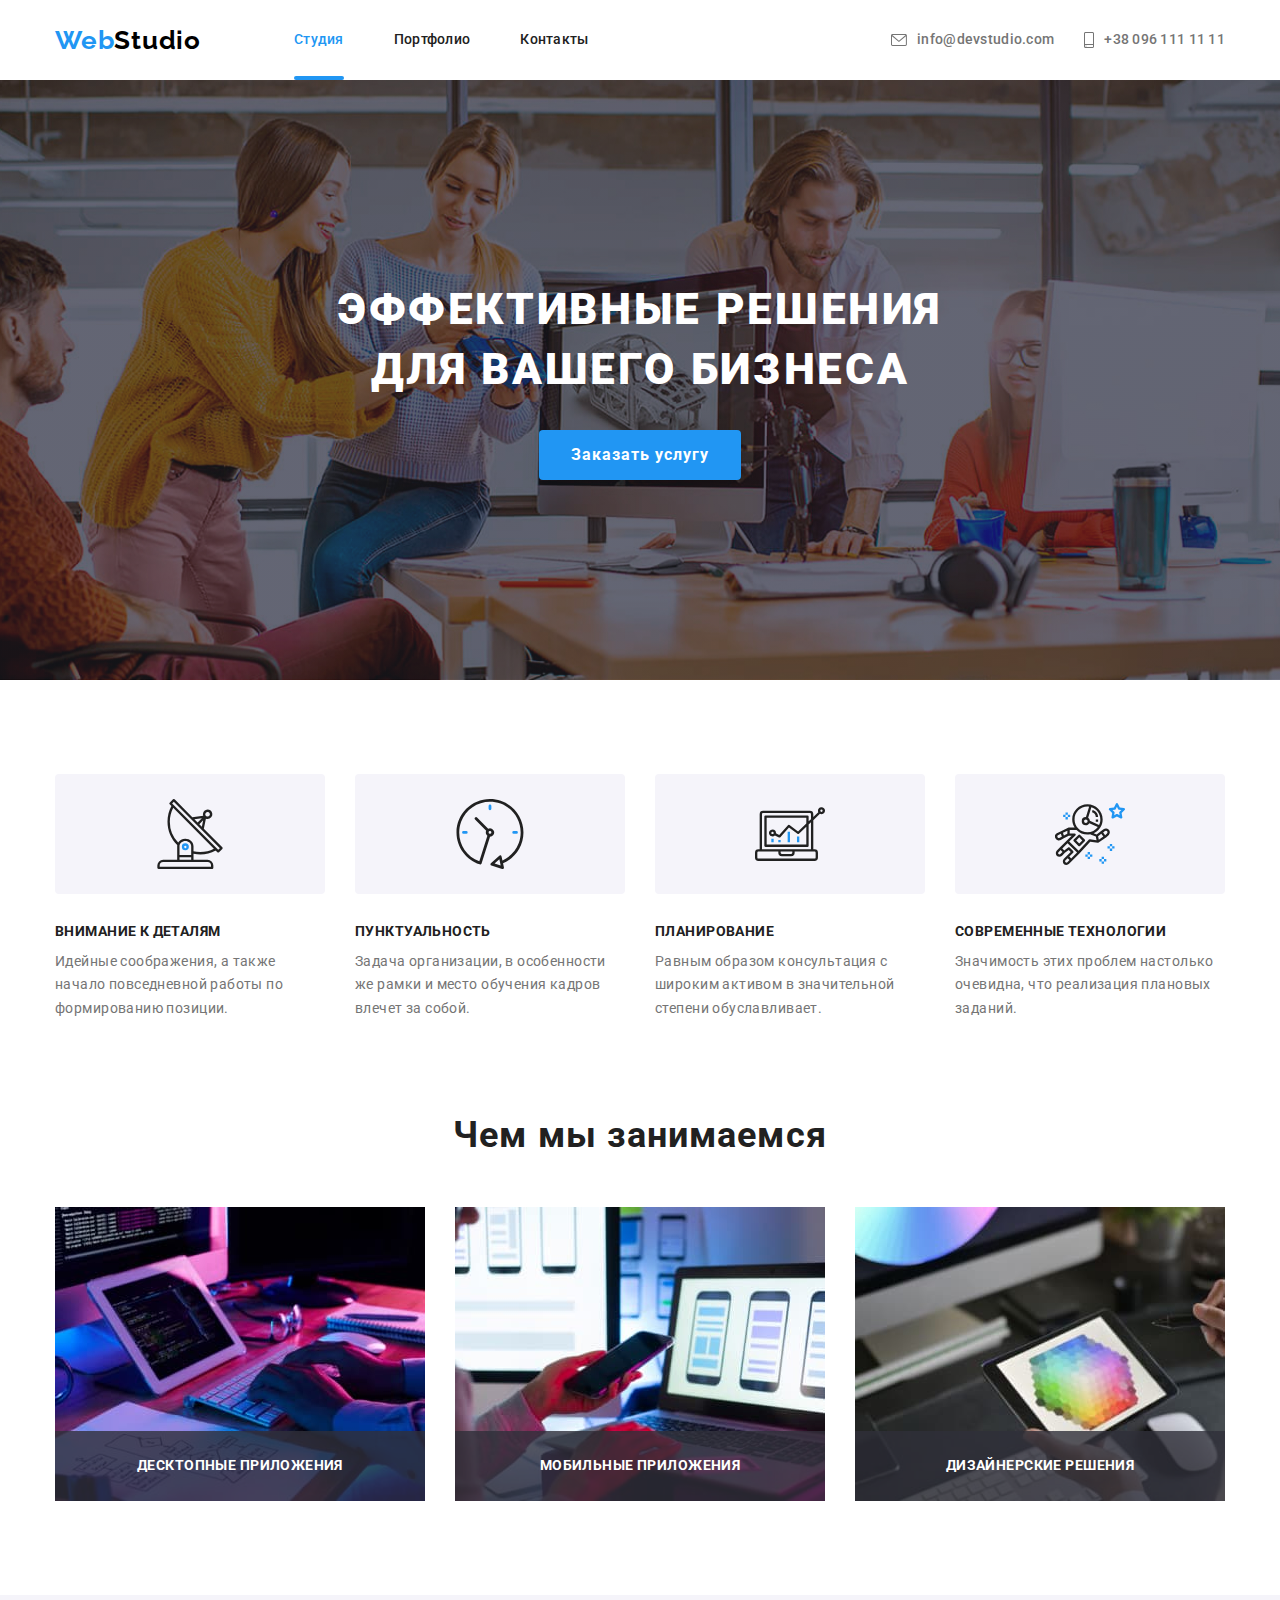
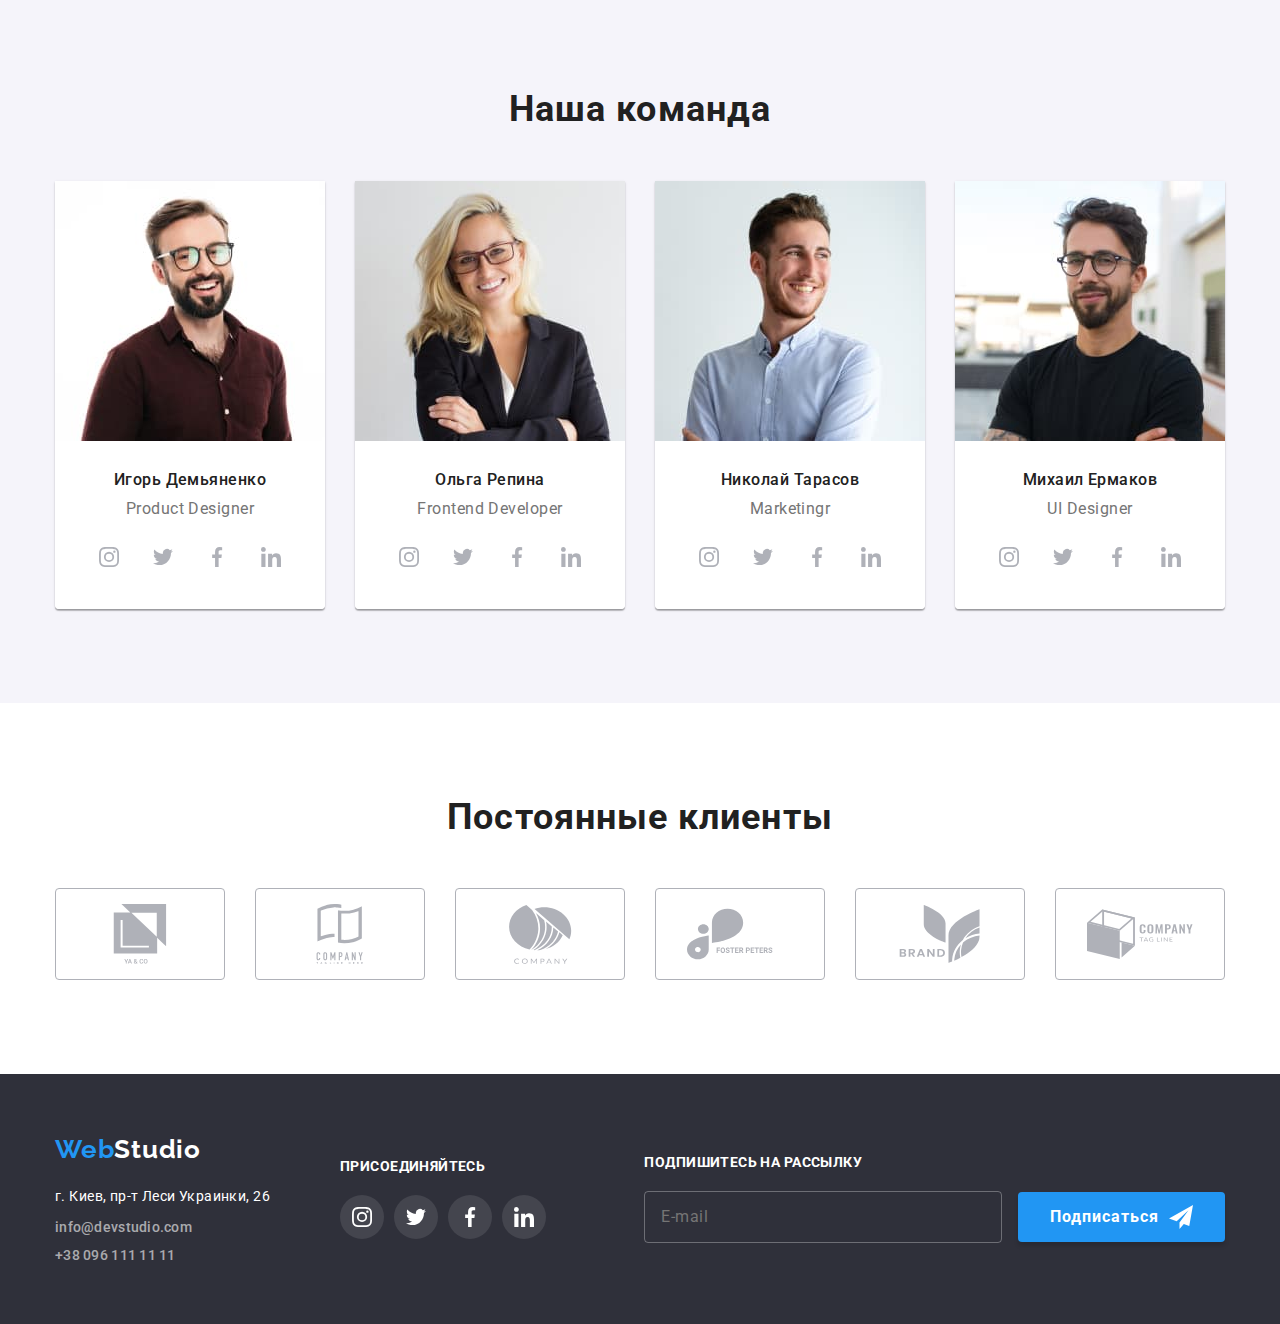
==== commit a513d265: "Зміна структури класів" ====
--- a/index.html
+++ b/index.html
@@ -44,8 +44,9 @@
         </ul>
       </nav>
 
-      <!-- Контакти веб-студії -->
-      <ul class="header-contacts__list list">
+      <!-- Контакти сайту -->
+      <ul class="header-contacts list">
+
         <li class="header-contacts__item">
           <a class="header-contacts__link link" href="mailto:info@devstudio.com">
             <svg class="header-contacts__icon" width="16" height="12">
@@ -54,6 +55,7 @@
             info@devstudio.com
           </a>
         </li>
+
         <li class="header-contacts__item">
           <a class="header-contacts__link link" href="tel:+380961111111">
             <svg class="header-contacts__icon" width="10" height="16">
@@ -62,7 +64,9 @@
             +38 096 111 11 11
           </a>
         </li>
+
       </ul>
+
     </div>
   </header>
 
@@ -74,7 +78,7 @@
 
       <div class="container">
         <h1 class="hero__title">Эффективные решения для вашего бизнеса</h1>
-        <button class="button" type="button" data-modal-open>Заказать услугу</button>
+        <button class="button button--animation" type="button" data-modal-open>Заказать услугу</button>
       </div>
     </section>
 
@@ -92,7 +96,7 @@
                 <use href="./images/sprits/sprite.svg#antenna"></use>
               </svg>
             </div>
-            <h3 class="features__subtitle subtitle">Внимание к деталям</h3>
+            <h3 class="features__subtitle">Внимание к деталям</h3>
             <p class="features__description">Идейные соображения, а также начало повседневной работы по формированию
               позиции.
             </p>
@@ -104,7 +108,7 @@
                 <use href="./images/sprits/sprite.svg#clock"></use>
               </svg>
             </div>
-            <h3 class="features__subtitle subtitle">Пунктуальность</h3>
+            <h3 class="features__subtitle">Пунктуальность</h3>
             <p class="features__description">
               Задача организации, в особенности же рамки и место обучения кадров влечет за собой.
             </p>
@@ -116,7 +120,7 @@
                 <use href="./images/sprits/sprite.svg#diagram"></use>
               </svg>
             </div>
-            <h3 class="features__subtitle subtitle">Планирование</h3>
+            <h3 class="features__subtitle">Планирование</h3>
             <p class="features__description">
               Равным образом консультация с широким активом в значительной степени обуславливает.
             </p>
@@ -128,7 +132,7 @@
                 <use href="./images/sprits/sprite.svg#astronaut"></use>
               </svg>
             </div>
-            <h3 class="features__subtitle subtitle">Современные технологии</h3>
+            <h3 class="features__subtitle">Современные технологии</h3>
             <p class="features__description">Значимость этих проблем настолько очевидна, что реализация плановых
               заданий.</p>
           </li>
@@ -146,26 +150,25 @@
         <ul class="grid list">
 
           <li class="our-work__item grid__item">
-            <img class="img--nt-indent" src="./images/we-do/codings.jpg" alt="Десктопные приложения" width="370"
+            <img class="img" src="./images/we-do/codings.jpg" alt="Десктопные приложения" width="370" height="294" />
+            <div class="our-work__thumb">
+              <h3 class="our-work__subtitle">Десктопные приложения</h3>
+            </div>
+          </li>
+
+          <li class="our-work__item grid__item">
+            <img class="img" src="./images/we-do/phone.jpg" alt="Разрабатываем приложения для телефонов" width="370"
               height="294" />
             <div class="our-work__thumb">
-              <h3 class="our-work__subtitle subtitle">Десктопные приложения</h3>
+              <h3 class="our-work__subtitle">Мобильные приложения</h3>
             </div>
           </li>
 
           <li class="our-work__item grid__item">
-            <img class="img--nt-indent" src="./images/we-do/phone.jpg" alt="Разрабатываем приложения для телефонов"
-              width="370" height="294" />
+            <img class="img" src="./images/we-do/colors.jpg" alt="Создаем цветовую гамму для вашего сайта" width="370"
+              height="294" />
             <div class="our-work__thumb">
-              <h3 class="our-work__subtitle subtitle">Мобильные приложения</h3>
-            </div>
-          </li>
-
-          <li class="our-work__item grid__item">
-            <img class="img--nt-indent" src="./images/we-do/colors.jpg" alt="Создаем цветовую гамму для вашего сайта"
-              width="370" height="294" />
-            <div class="our-work__thumb">
-              <h3 class="our-work__subtitle subtitle">Дизайнерские решения</h3>
+              <h3 class="our-work__subtitle">Дизайнерские решения</h3>
             </div>
           </li>
         </ul>
@@ -181,14 +184,15 @@
         <!-- Список нашої команди -->
         <ul class="grid list">
           <li class="team__item grid__item">
-            <img class="img--nt-indent" src="./images/team/igor.jpg" alt="Игорь Демьяненко - Product Designer"
-              width="270" height="260" />
+            <img class="img" src="./images/team/igor.jpg" alt="Игорь Демьяненко - Product Designer" width="270"
+              height="260" />
+            <!-- Опис члена команди -->
             <div class="team__article">
               <h3 class="team__subtitle">Игорь Демьяненко</h3>
               <p class="team__description" lang="en">Product Designer</p>
 
-              <!-- Соціальні мережі члена нашої команди -->
-              <ul class="social__list list">
+              <!-- Соціальні мережі члена команди -->
+              <ul class="social list">
                 <li class="social__item">
                   <a class="social__link link" href="" aria-label="instagram">
                     <svg class="social__icon">
@@ -223,14 +227,15 @@
           </li>
 
           <li class="team__item grid__item">
-            <img class="img--nt-indent" src="./images/team/olga.jpg" alt="Ольга Репина - Frontend Developer" width="270"
+            <img class="img" src="./images/team/olga.jpg" alt="Ольга Репина - Frontend Developer" width="270"
               height="260" />
+            <!-- Опис члена команди -->
             <div class="team__article">
               <h3 class="team__subtitle">Ольга Репина</h3>
               <p class="team__description" lang="en">Frontend Developer</p>
 
-              <!-- Соціальні мережі члена нашої команди -->
-              <ul class="social__list list">
+              <!-- Соціальні мережі члена команди -->
+              <ul class="social list">
                 <li class="social__item">
                   <a class="social__link link" href="" aria-label="instagram">
                     <svg class="social__icon">
@@ -265,14 +270,15 @@
           </li>
 
           <li class="team__item grid__item">
-            <img class="img--nt-indent" src="./images/team/nykolay.jpg" alt="Николай Тарасов - Marketingr" width="270"
+            <img class="img" src="./images/team/nykolay.jpg" alt="Николай Тарасов - Marketingr" width="270"
               height="260" />
+            <!-- Опис члена команди -->
             <div class="team__article">
               <h3 class="team__subtitle">Николай Тарасов</h3>
               <p class="team__description" lang="en">Marketingr</p>
 
-              <!-- Соціальні мережі члена нашої команди -->
-              <ul class="social__list list">
+              <!-- Соціальні мережі члена команди -->
+              <ul class="social list">
                 <li class="social__item">
                   <a class="social__link link" href="" aria-label="instagram">
                     <svg class="social__icon">
@@ -307,14 +313,15 @@
           </li>
 
           <li class="team__item grid__item">
-            <img class="img--nt-indent" src="./images/team/michael.jpg" alt="Михаил Ермаков - UI Designer" width="270"
+            <img class="img" src="./images/team/michael.jpg" alt="Михаил Ермаков - UI Designer" width="270"
               height="260" />
+            <!-- Опис члена команди -->
             <div class="team__article">
               <h3 class="team__subtitle">Михаил Ермаков</h3>
               <p class="team__description" lang="en">UI Designer</p>
 
-              <!-- Соціальні мережі члена нашої команди -->
-              <ul class="social__list list">
+              <!-- Соціальні мережі члена команди -->
+              <ul class="social list">
                 <li class="social__item">
                   <a class="social__link link" href="" aria-label="instagram">
                     <svg class="social__icon">
@@ -433,7 +440,7 @@
             Украинки, 26</a>
 
           <!-- Список контактів -->
-          <ul class="footer-contacts__list list">
+          <ul class="footer-contacts list">
             <li class="footer-contacts__item">
               <a class="footer-contacts__link link" href="mailto:info@devstudio.com">info@devstudio.com</a>
             </li>
@@ -447,10 +454,10 @@
 
       <!-- Соціальні мережі студії -->
       <div class="social-networks page-footer__social-networks">
-        <h3 class="subtitle footer__subtitle">присоединяйтесь</h3>
+        <h3 class="page-footer__subtitle">присоединяйтесь</h3>
 
         <!-- Список соціальних мереж -->
-        <ul class="social__list list">
+        <ul class="social list">
 
           <li class="social__item">
             <a class="social__link link social__link--dark" href="" aria-label="instagram">
@@ -490,12 +497,15 @@
 
       <!-- Форма підписки на розсилку -->
       <form class="subscription page-footer__subscription">
-        <h3 class="subtitle footer__subtitle">Подпишитесь на рассылку</h3>
-
+        <h3 class="page-footer__subtitle">Подпишитесь на рассылку</h3>
+
+        <!-- Поле для введення email -->
         <input class="subscription__input" type="email" name="email" placeholder="E-mail">
 
+        <!-- Кнопка відправки форми -->
         <button class="subscription__btn button" type="submit">
           Подписаться
+          <!-- Картинка кнопки -->
           <svg class="subscription__icon" width="24" height="24">
             <use href="./images/sprits/modal-window/icons.svg#icon-send"></use>
           </svg>
--- a/css/main.min.css
+++ b/css/main.min.css
@@ -1 +1 @@
-.form__title,.product__title,.section__title{color:#212121}.footer__subtitle,.our-work__subtitle,.features__subtitle{font-size:14px;line-height:1.14;letter-spacing:.03em;text-transform:uppercase}.visually-hidden{position:absolute;margin:-1px;padding:0;width:1px;height:1px;border:0;clip:rect(0 0 0 0);overflow:hidden}.page-body{font-family:"Roboto",sans-serif;color:#757575}.list{margin-top:0px;margin-bottom:0px;padding-left:0px;list-style:none}.link{text-decoration:none}.img--nt-indent{display:block}.container{width:1200px;margin-left:auto;margin-right:auto;padding-left:15px;padding-right:15px}.logo{color:#2196f3;font-family:"Raleway",sans-serif;font-weight:700;font-size:26px;line-height:1.19;letter-spacing:.03em}.logo__dark{color:#000}.logo__white{color:#fff}.button{min-width:200px;padding-top:10px;padding-right:32px;padding-bottom:10px;padding-left:32px;border:none;border-radius:4px;background-color:#2196f3;color:#fff;font-family:inherit;font-weight:700;font-size:16px;line-height:1.87;letter-spacing:.06em;-webkit-box-shadow:0px 4px 4px rgba(0,0,0,.15);box-shadow:0px 4px 4px rgba(0,0,0,.15);-webkit-transition:background-color 250ms cubic-bezier(0.4, 0, 0.2, 1);transition:background-color 250ms cubic-bezier(0.4, 0, 0.2, 1)}.button:hover,.button:focus{background-color:#188ce8;cursor:pointer}.section__title{margin-top:0px;margin-bottom:50px;font-size:36px;line-height:1.16;text-align:center;letter-spacing:.03em}.social__list{display:-webkit-box;display:-ms-flexbox;display:flex;-webkit-box-pack:center;-ms-flex-pack:center;justify-content:center}.social__item:nth-child(n+2){margin-left:10px}.social__link{display:-webkit-inline-box;display:-ms-inline-flexbox;display:inline-flex;-webkit-box-pack:center;-ms-flex-pack:center;justify-content:center;-webkit-box-align:center;-ms-flex-align:center;align-items:center;width:44px;height:44px;border-radius:50%;color:#afb1b8;-webkit-transition:background-color 250ms cubic-bezier(0.4, 0, 0.2, 1),color 250ms cubic-bezier(0.4, 0, 0.2, 1);transition:background-color 250ms cubic-bezier(0.4, 0, 0.2, 1),color 250ms cubic-bezier(0.4, 0, 0.2, 1)}.social__link:hover,.social__link:focus{background-color:#2196f3;color:#fff;outline:none}.social__link--dark{color:#fff;background-color:rgba(255,255,255,.1)}.social__icon{max-width:20px;max-height:20px;fill:currentColor}.page-footer__subscription{margin-left:auto}.subscription__input{padding-top:15px;padding-bottom:15px;padding-left:16px;width:358px;border:1px solid rgba(255,255,255,.3);border-radius:4px;color:rgba(255,255,255,.6);background-color:rgba(0,0,0,0);line-height:1.25;letter-spacing:.03em;-webkit-transition:border-color 250ms cubic-bezier(0.4, 0, 0.2, 1);transition:border-color 250ms cubic-bezier(0.4, 0, 0.2, 1)}.subscription__input:hover,.subscription__input:focus{border-color:#2196f3;outline:none}.subscription__btn{display:-webkit-inline-box;display:-ms-inline-flexbox;display:inline-flex;margin-left:12px}.subscription__icon{margin-top:3px;margin-left:10px;fill:currentColor}.filters__list{display:-webkit-box;display:-ms-flexbox;display:flex;-webkit-box-pack:center;-ms-flex-pack:center;justify-content:center}.filters__item:nth-child(n+2){margin-left:8px}.filters__btn{padding-top:6px;padding-right:22px;padding-bottom:6px;padding-left:22px;border:none;border-radius:4px;background-color:#f5f4fa;color:#212121;font-family:inherit;font-weight:500;font-size:16px;line-height:1.62;text-align:center;letter-spacing:.03em;-webkit-transition:color 250ms cubic-bezier(0.4, 0, 0.2, 1),background-color 250ms cubic-bezier(0.4, 0, 0.2, 1),-webkit-box-shadow 250ms cubic-bezier(0.4, 0, 0.2, 1);transition:color 250ms cubic-bezier(0.4, 0, 0.2, 1),background-color 250ms cubic-bezier(0.4, 0, 0.2, 1),-webkit-box-shadow 250ms cubic-bezier(0.4, 0, 0.2, 1);transition:color 250ms cubic-bezier(0.4, 0, 0.2, 1),background-color 250ms cubic-bezier(0.4, 0, 0.2, 1),box-shadow 250ms cubic-bezier(0.4, 0, 0.2, 1);transition:color 250ms cubic-bezier(0.4, 0, 0.2, 1),background-color 250ms cubic-bezier(0.4, 0, 0.2, 1),box-shadow 250ms cubic-bezier(0.4, 0, 0.2, 1),-webkit-box-shadow 250ms cubic-bezier(0.4, 0, 0.2, 1)}.filters__btn:hover,.filters__btn:focus{color:#fff;background-color:#2196f3;cursor:pointer;-webkit-box-shadow:0 3px 1px rgba(0,0,0,.1),0 1px 2px rgba(0,0,0,.08),0 1px 3px rgba(0,0,0,.12);box-shadow:0 3px 1px rgba(0,0,0,.1),0 1px 2px rgba(0,0,0,.08),0 1px 3px rgba(0,0,0,.12)}.filters__btn--active{color:#fff;background-color:#2196f3;-webkit-box-shadow:0 3px 1px rgba(0,0,0,.1),0 1px 2px rgba(0,0,0,.08),0 1px 3px rgba(0,0,0,.12);box-shadow:0 3px 1px rgba(0,0,0,.1),0 1px 2px rgba(0,0,0,.08),0 1px 3px rgba(0,0,0,.12)}.grid{display:-webkit-box;display:-ms-flexbox;display:flex;-ms-flex-wrap:wrap;flex-wrap:wrap;margin-top:-15px;margin-right:-15px;margin-bottom:-15px;margin-left:-15px}.grid__item{margin-top:15px;margin-right:15px;margin-bottom:15px;margin-left:15px}.product__item{-ms-flex-preferred-size:calc((100% - 90px)/3);flex-basis:calc((100% - 90px)/3)}.product__link{display:block;-webkit-transition:-webkit-box-shadow 250ms cubic-bezier(0.4, 0, 0.2, 1);transition:-webkit-box-shadow 250ms cubic-bezier(0.4, 0, 0.2, 1);transition:box-shadow 250ms cubic-bezier(0.4, 0, 0.2, 1);transition:box-shadow 250ms cubic-bezier(0.4, 0, 0.2, 1), -webkit-box-shadow 250ms cubic-bezier(0.4, 0, 0.2, 1)}.product__link:hover,.product__linkfocus{-webkit-box-shadow:1px 4px 6px rgba(0,0,0,.16),0 4px 4px rgba(0,0,0,.06),0 1px 3px rgba(0,0,0,.12);box-shadow:1px 4px 6px rgba(0,0,0,.16),0 4px 4px rgba(0,0,0,.06),0 1px 3px rgba(0,0,0,.12);outline:none}.product__thumb{position:relative;overflow:hidden}.product__group{position:absolute;top:0;left:0;-webkit-transform:translateY(100%);transform:translateY(100%);padding-top:63px;padding-right:24px;padding-left:24px;padding-bottom:63px;background-color:#2196f3;opacity:.9;-webkit-transition:-webkit-transform 250ms cubic-bezier(0.4, 0, 0.2, 1);transition:-webkit-transform 250ms cubic-bezier(0.4, 0, 0.2, 1);transition:transform 250ms cubic-bezier(0.4, 0, 0.2, 1);transition:transform 250ms cubic-bezier(0.4, 0, 0.2, 1), -webkit-transform 250ms cubic-bezier(0.4, 0, 0.2, 1)}.product__link:hover .product__group{-webkit-transform:translateY(0);transform:translateY(0)}.product__description{margin:0px;color:#fff;font-size:18px;line-height:1.55;letter-spacing:.03em}.product__header{padding-top:20px;padding-right:24px;padding-bottom:20px;padding-left:24px;border-right:1px solid #eee;border-bottom:1px solid #eee;border-left:1px solid #eee;color:#757575}.product__title{margin-top:0px;margin-bottom:4px;font-size:18px;line-height:2;letter-spacing:.06em}.product__subtitle{margin-top:0px;margin-bottom:0px;line-height:1.87;letter-spacing:.03em}.modal{position:absolute;top:50%;left:50%;-webkit-transform:translate(-50%, -50%) scale(1);transform:translate(-50%, -50%) scale(1);min-width:528px;border-radius:4px;background-color:#fff;-webkit-box-shadow:0 2px 1px rgba(0,0,0,.2),0 1px 1px rgba(0,0,0,.14),0 1px 3px rgba(0,0,0,.12);box-shadow:0 2px 1px rgba(0,0,0,.2),0 1px 1px rgba(0,0,0,.14),0 1px 3px rgba(0,0,0,.12);-webkit-transition:-webkit-transform 250ms cubic-bezier(0.4, 0, 0.2, 1);transition:-webkit-transform 250ms cubic-bezier(0.4, 0, 0.2, 1);transition:transform 250ms cubic-bezier(0.4, 0, 0.2, 1);transition:transform 250ms cubic-bezier(0.4, 0, 0.2, 1), -webkit-transform 250ms cubic-bezier(0.4, 0, 0.2, 1)}.modal__btn-exit{position:absolute;top:8px;right:8px;border:1px solid rgba(0,0,0,.1);border-radius:50%;width:30px;height:30px;background-color:#fff;cursor:pointer;-webkit-box-shadow:0 2px 1px rgba(0,0,0,.2),0 1px 1px rgba(0,0,0,.14),0 1px 3px rgba(0,0,0,.12);box-shadow:0 2px 1px rgba(0,0,0,.2),0 1px 1px rgba(0,0,0,.14),0 1px 3px rgba(0,0,0,.12);-webkit-transition:fill 250ms cubic-bezier(0.4, 0, 0.2, 1);transition:fill 250ms cubic-bezier(0.4, 0, 0.2, 1)}.modal__btn-exit:hover,.modal__btn-exitfocus{fill:#2196f3}.form{padding-top:40px;padding-right:40px;padding-bottom:40px;padding-left:40px}.form__title{margin-top:0px;margin-bottom:12px;font-size:20px;line-height:1.15;letter-spacing:.03em;text-align:center}.form__label{position:relative;display:-webkit-box;display:-ms-flexbox;display:flex;-webkit-box-orient:vertical;-webkit-box-direction:normal;-ms-flex-direction:column;flex-direction:column;font-size:12px;line-height:1.16;letter-spacing:.01em}.form__label:nth-child(n+2){margin-top:10px}.form__input{margin-top:4px;padding-top:11px;padding-bottom:11px;padding-left:42px;width:100%;border:1px solid rgba(33,33,33,.2);border-radius:4px;background-color:rgba(0,0,0,0);color:#212121;-webkit-transition:border-color 250ms cubic-bezier(0.4, 0, 0.2, 1);transition:border-color 250ms cubic-bezier(0.4, 0, 0.2, 1)}.form__input:hover,.form__input:focus{border-color:#2196f3;outline:none}.form__icon{position:absolute;top:27px;left:11px;-webkit-transition:fill 250ms cubic-bezier(0.4, 0, 0.2, 1);transition:fill 250ms cubic-bezier(0.4, 0, 0.2, 1)}.form__input:hover+.form__icon,.form__input:focus+.form__icon{fill:#2196f3}.form__coment{margin-top:4px;margin-bottom:20px;padding-top:12px;padding-right:16px;padding-bottom:12px;padding-left:16px;width:100%;border:1px solid rgba(33,33,33,.2);border-radius:4px;background-color:rgba(0,0,0,0);color:#212121;resize:none;-webkit-transition:border-color 250ms cubic-bezier(0.4, 0, 0.2, 1);transition:border-color 250ms cubic-bezier(0.4, 0, 0.2, 1)}.form__coment::-webkit-input-placeholder{color:rgba(117,117,117,.5)}.form__coment::-moz-placeholder{color:rgba(117,117,117,.5)}.form__coment:-ms-input-placeholder{color:rgba(117,117,117,.5)}.form__coment::-ms-input-placeholder{color:rgba(117,117,117,.5)}.form__coment::placeholder{color:rgba(117,117,117,.5)}.form__coment:hover,.form__coment:focus{border-color:#2196f3;outline:none}.checkbox-group{text-align:center;padding-left:12px}.checkbox__label{display:-webkit-box;display:-ms-flexbox;display:flex;-webkit-box-align:center;-ms-flex-align:center;align-items:center;margin-bottom:30px;font-size:14px;line-height:1.71;letter-spacing:.03em}.checkbox__icon{display:inline-block;margin-right:7px;width:16px;height:15px;border:2px solid #212121;border-radius:3px;-webkit-transition:border-color 250ms cubic-bezier(0.4, 0, 0.2, 1),background-color 250ms cubic-bezier(0.4, 0, 0.2, 1),background-image 250ms cubic-bezier(0.4, 0, 0.2, 1);transition:border-color 250ms cubic-bezier(0.4, 0, 0.2, 1),background-color 250ms cubic-bezier(0.4, 0, 0.2, 1),background-image 250ms cubic-bezier(0.4, 0, 0.2, 1)}.checkbox__input:checked+.checkbox__icon{border-color:#2196f3;background-color:#2196f3;background-image:url(../images/sprits/modal-window/icon-check.svg);background-size:contain;background-origin:border-box}.checkbox__link{margin-left:5px;color:#2196f3;text-decoration:underline;-webkit-transition:color 250ms cubic-bezier(0.4, 0, 0.2, 1);transition:color 250ms cubic-bezier(0.4, 0, 0.2, 1)}.checkbox__link:hover,.checkbox__link:focus{color:#188ce8}.page-header__container{display:-webkit-box;display:-ms-flexbox;display:flex;-webkit-box-align:center;-ms-flex-align:center;align-items:center}.page-header--border{border-bottom:1px solid #ececec}.page-header__nav{margin-left:93px;margin-right:auto}.nav__list{display:-webkit-box;display:-ms-flexbox;display:flex}.nav__item:nth-child(n+2){margin-left:50px}.nav__link{position:relative;display:inline-block;padding-top:32px;padding-bottom:32px;color:#212121;font-weight:500;font-size:14px;line-height:1.14;letter-spacing:.02em;-webkit-transition:color 250ms cubic-bezier(0.4, 0, 0.2, 1);transition:color 250ms cubic-bezier(0.4, 0, 0.2, 1)}.nav__link:hover,.nav__link:focus{color:#2196f3}.nav__link--active{color:#2196f3}.nav__link--active::after{position:absolute;content:"";bottom:0;left:0;border-radius:2px;width:100%;height:4px;background-color:#2196f3}.header-contacts__list{display:-webkit-box;display:-ms-flexbox;display:flex}.header-contacts__item:nth-child(n+2){margin-left:30px}.header-contacts__link{padding-top:32px;padding-bottom:32px;color:#757575;font-weight:500;font-size:14px;line-height:1.14;letter-spacing:.02em;-webkit-transition:color 250ms cubic-bezier(0.4, 0, 0.2, 1);transition:color 250ms cubic-bezier(0.4, 0, 0.2, 1)}.header-contacts__link:hover,.header-contacts__link:focus{color:#2196f3}.header-contacts__icon{margin-right:10px;fill:currentColor}.hero{padding-top:200px;padding-bottom:200px;background-color:#2f303a;background-image:-webkit-gradient(linear, left top, right top, from(rgba(47, 48, 58, 0.4)), to(rgba(47, 48, 58, 0.4))),url(../images/hero/hero-background.jpg);background-image:linear-gradient(to right, rgba(47, 48, 58, 0.4), rgba(47, 48, 58, 0.4)),url(../images/hero/hero-background.jpg);background-repeat:no-repeat;background-position:center;text-align:center}.hero__title{max-width:650px;margin-top:0px;margin-right:auto;margin-left:auto;margin-bottom:30px;color:#fff;font-weight:900;font-size:44px;line-height:1.36;letter-spacing:.06em;text-transform:uppercase}.features{padding-top:94px;padding-bottom:94px;background-color:rgba(0,0,0,0)}.features__item{-ms-flex-preferred-size:calc((100% - 120px)/4);flex-basis:calc((100% - 120px)/4)}.features__wrapper{display:-webkit-box;display:-ms-flexbox;display:flex;-webkit-box-pack:center;-ms-flex-pack:center;justify-content:center;-webkit-box-align:center;-ms-flex-align:center;align-items:center;width:100%;height:120px;margin-bottom:30px;border-radius:4px;background-color:#f5f4fa}.features__subtitle{margin-top:0px;margin-bottom:10px;color:#212121}.features__description{margin-top:0px;margin-bottom:0px;min-width:270px;font-size:14px;line-height:1.71;letter-spacing:.03em}.our-work{padding-top:0px;padding-bottom:94px;background-color:rgba(0,0,0,0)}.our-work__item{position:relative;-ms-flex-preferred-size:calc((100% - 90px)/3);flex-basis:calc((100% - 90px)/3)}.our-work__thumb{position:absolute;bottom:0;left:0;width:100%;padding-top:27px;padding-bottom:27px;background-color:rgba(47,48,58,.8);text-align:center}.our-work__subtitle{color:#fff;margin-top:0px;margin-bottom:0px}.team{padding-top:94px;padding-bottom:94px;background-color:#f5f4fa}.team__item{-ms-flex-preferred-size:calc((100% - 120px)/4);flex-basis:calc((100% - 120px)/4);border-bottom-left-radius:4px;border-bottom-right-radius:4px;-webkit-box-shadow:0 2px 1px rgba(0,0,0,.2),0 1px 1px rgba(0,0,0,.14),0 1px 3px rgba(0,0,0,.12);box-shadow:0 2px 1px rgba(0,0,0,.2),0 1px 1px rgba(0,0,0,.14),0 1px 3px rgba(0,0,0,.12)}.team__article{border-bottom-left-radius:4px;border-bottom-right-radius:4px;padding-top:30px;padding-left:20px;padding-right:20px;padding-bottom:30px;background-color:#fff;text-align:center}.team__subtitle{margin-top:0px;margin-bottom:10px;color:#212121;font-size:16px;line-height:1.18;letter-spacing:.03em;font-weight:500;text-align:center}.team__description{margin-top:0px;margin-bottom:16px;font-size:16px;line-height:1.18;letter-spacing:.03em;text-align:center}.clients{padding-top:94px;padding-bottom:94px;background-color:rgba(0,0,0,0)}.clients__item{-ms-flex-preferred-size:calc((100% - 180px)/6);flex-basis:calc((100% - 180px)/6);height:92px}.clients__link{display:-webkit-inline-box;display:-ms-inline-flexbox;display:inline-flex;-webkit-box-pack:center;-ms-flex-pack:center;justify-content:center;-webkit-box-align:center;-ms-flex-align:center;align-items:center;width:100%;height:100%;border:1px solid #afb1b8;border-radius:4px;color:#afb1b8;-webkit-transition:border-color 250ms cubic-bezier(0.4, 0, 0.2, 1),color 250ms cubic-bezier(0.4, 0, 0.2, 1);transition:border-color 250ms cubic-bezier(0.4, 0, 0.2, 1),color 250ms cubic-bezier(0.4, 0, 0.2, 1)}.clients__link:hover,.clients__link:focus{color:#2196f3;border-color:#2196f3;outline:none}.clients__icon{width:106px;height:60px;fill:currentColor}.page-footer{padding-top:60px;padding-bottom:60px;background-color:#2f303a}.page-footer__container{display:-webkit-box;display:-ms-flexbox;display:flex;-webkit-box-align:center;-ms-flex-align:center;align-items:center}.address-link{color:#fff;font-style:normal;font-size:14px;line-height:1.71;letter-spacing:.03em;font-weight:400;-webkit-transition:color 250ms cubic-bezier(0.4, 0, 0.2, 1);transition:color 250ms cubic-bezier(0.4, 0, 0.2, 1)}.address-link:hover{color:#2196f3}.page-footer__contacts{margin-top:20px;margin-right:70px}.footer-contacts__item{margin-top:9px}.footer-contacts__link{padding-top:0px;padding-bottom:0px;color:rgba(255,255,255,.6);font-weight:500;font-size:14px;line-height:1.14;letter-spacing:.02em;-webkit-transition:color 250ms cubic-bezier(0.4, 0, 0.2, 1);transition:color 250ms cubic-bezier(0.4, 0, 0.2, 1);font-style:normal}.footer-contacts__link:hover,.footer-contacts__link:focus{color:#2196f3}.footer__subtitle{margin-top:0px;margin-bottom:20px;color:#fff}.backdrop{position:fixed;top:0;height:0;width:100%;height:100%;background-color:0 2px 1px rgba(0,0,0,.2);opacity:1;-webkit-transition:opacity 250ms cubic-bezier(0.4, 0, 0.2, 1),visibility 250ms cubic-bezier(0.4, 0, 0.2, 1);transition:opacity 250ms cubic-bezier(0.4, 0, 0.2, 1),visibility 250ms cubic-bezier(0.4, 0, 0.2, 1)}.backdrop.is-hidden{visibility:hidden;opacity:0;pointer-events:none}.portfolio{padding-top:94px;padding-bottom:94px;background-color:rgba(0,0,0,0)}.portfolio__filters{margin-bottom:50px}/*# sourceMappingURL=main.min.css.map */+.form__title,.product__title,.section__title{color:#212121}.page-footer__subtitle,.our-work__subtitle,.features__subtitle{font-size:14px;line-height:1.14;letter-spacing:.03em;text-transform:uppercase}.visually-hidden{position:absolute;margin:-1px;padding:0;width:1px;height:1px;border:0;clip:rect(0 0 0 0);overflow:hidden}.page-body{font-family:"Roboto",sans-serif;color:#757575}.list{margin-top:0px;margin-bottom:0px;padding-left:0px;list-style:none}.link{text-decoration:none}.img{display:block}.container{width:1200px;margin-left:auto;margin-right:auto;padding-left:15px;padding-right:15px}@-webkit-keyframes puls{to{-webkit-transform:scale(2);transform:scale(2);background-color:#fff;opacity:0}}@keyframes puls{to{-webkit-transform:scale(2);transform:scale(2);background-color:#fff;opacity:0}}@-webkit-keyframes move-light{0%{-webkit-transform:translateX(-3em) skewX(-45deg);transform:translateX(-3em) skewX(-45deg)}50%{-webkit-transform:translateX(15em) skewX(-45deg);transform:translateX(15em) skewX(-45deg)}100%{-webkit-transform:translateX(15em) skewX(-45deg);transform:translateX(15em) skewX(-45deg)}}@keyframes move-light{0%{-webkit-transform:translateX(-3em) skewX(-45deg);transform:translateX(-3em) skewX(-45deg)}50%{-webkit-transform:translateX(15em) skewX(-45deg);transform:translateX(15em) skewX(-45deg)}100%{-webkit-transform:translateX(15em) skewX(-45deg);transform:translateX(15em) skewX(-45deg)}}.logo{color:#2196f3;font-family:"Raleway",sans-serif;font-weight:700;font-size:26px;line-height:1.19;letter-spacing:.03em}.logo__dark{color:#000}.logo__white{color:#fff}.button{min-width:200px;padding-top:10px;padding-right:32px;padding-bottom:10px;padding-left:32px;border:none;border-radius:4px;background-color:#2196f3;color:#fff;font-family:inherit;font-weight:700;font-size:16px;line-height:1.87;letter-spacing:.06em;-webkit-box-shadow:0px 4px 4px rgba(0,0,0,.15);box-shadow:0px 4px 4px rgba(0,0,0,.15);-webkit-transition:background-color 250ms cubic-bezier(0.4, 0, 0.2, 1);transition:background-color 250ms cubic-bezier(0.4, 0, 0.2, 1);-webkit-transition:-webkit-transform 250ms cubic-bezier(0.4, 0, 0.2, 1),-webkit-box-shadow 250ms cubic-bezier(0.4, 0, 0.2, 1);transition:-webkit-transform 250ms cubic-bezier(0.4, 0, 0.2, 1),-webkit-box-shadow 250ms cubic-bezier(0.4, 0, 0.2, 1);transition:transform 250ms cubic-bezier(0.4, 0, 0.2, 1),box-shadow 250ms cubic-bezier(0.4, 0, 0.2, 1);transition:transform 250ms cubic-bezier(0.4, 0, 0.2, 1),box-shadow 250ms cubic-bezier(0.4, 0, 0.2, 1),-webkit-transform 250ms cubic-bezier(0.4, 0, 0.2, 1),-webkit-box-shadow 250ms cubic-bezier(0.4, 0, 0.2, 1)}.button:hover,.button:focus{background-color:#188ce8;cursor:pointer;-webkit-transform:translateY(-8px);transform:translateY(-8px);-webkit-box-shadow:0 5px 0 #1674c2;box-shadow:0 5px 0 #1674c2}.button:active{-webkit-transform:translateY(-2px);transform:translateY(-2px);-webkit-box-shadow:0 2.5px 0 #1674c2;box-shadow:0 2.5px 0 #1674c2}.button--animation{position:relative;overflow:hidden}.button--animation::before{content:"";position:absolute;top:0;left:0;width:1.5em;height:100%;background-color:rgba(255,255,255,.6);-webkit-transform:translateX(-3em) skewX(-45deg);transform:translateX(-3em) skewX(-45deg);-webkit-animation:move-light 3000ms infinite;animation:move-light 3000ms infinite}.section__title{margin-top:0px;margin-bottom:50px;font-size:36px;line-height:1.16;text-align:center;letter-spacing:.03em}.social{display:-webkit-box;display:-ms-flexbox;display:flex;-webkit-box-pack:center;-ms-flex-pack:center;justify-content:center}.social__item:nth-child(n+2){margin-left:10px}.social__link{display:-webkit-inline-box;display:-ms-inline-flexbox;display:inline-flex;-webkit-box-pack:center;-ms-flex-pack:center;justify-content:center;-webkit-box-align:center;-ms-flex-align:center;align-items:center;width:44px;height:44px;border-radius:50%;color:#afb1b8;-webkit-transition:background-color 250ms cubic-bezier(0.4, 0, 0.2, 1),color 250ms cubic-bezier(0.4, 0, 0.2, 1);transition:background-color 250ms cubic-bezier(0.4, 0, 0.2, 1),color 250ms cubic-bezier(0.4, 0, 0.2, 1)}.social__link:hover,.social__link:focus{background-color:#2196f3;color:#fff;outline:none}.social__link--dark{color:#fff;background-color:rgba(255,255,255,.1)}.social__icon{max-width:20px;max-height:20px;fill:currentColor}.page-footer__subscription{margin-left:auto}.subscription__input{padding-top:15px;padding-bottom:15px;padding-left:16px;width:358px;border:1px solid rgba(255,255,255,.3);border-radius:4px;color:rgba(255,255,255,.6);background-color:rgba(0,0,0,0);line-height:1.25;letter-spacing:.03em;-webkit-transition:border-color 250ms cubic-bezier(0.4, 0, 0.2, 1);transition:border-color 250ms cubic-bezier(0.4, 0, 0.2, 1)}.subscription__input:hover,.subscription__input:focus{border-color:#2196f3;outline:none}.subscription__btn{display:-webkit-inline-box;display:-ms-inline-flexbox;display:inline-flex;margin-left:12px}.subscription__icon{margin-top:3px;margin-left:10px;fill:currentColor}.filters{display:-webkit-box;display:-ms-flexbox;display:flex;-webkit-box-pack:center;-ms-flex-pack:center;justify-content:center}.filters__item:nth-child(n+2){margin-left:8px}.filters__btn{position:relative;padding-top:6px;padding-right:22px;padding-bottom:6px;padding-left:22px;border:none;border-radius:4px;background-color:#f5f4fa;color:#212121;font-family:inherit;font-weight:500;font-size:16px;line-height:1.62;text-align:center;letter-spacing:.03em;overflow:hidden;-webkit-transition:color 250ms cubic-bezier(0.4, 0, 0.2, 1),background-color 250ms cubic-bezier(0.4, 0, 0.2, 1),-webkit-box-shadow 250ms cubic-bezier(0.4, 0, 0.2, 1);transition:color 250ms cubic-bezier(0.4, 0, 0.2, 1),background-color 250ms cubic-bezier(0.4, 0, 0.2, 1),-webkit-box-shadow 250ms cubic-bezier(0.4, 0, 0.2, 1);transition:color 250ms cubic-bezier(0.4, 0, 0.2, 1),background-color 250ms cubic-bezier(0.4, 0, 0.2, 1),box-shadow 250ms cubic-bezier(0.4, 0, 0.2, 1);transition:color 250ms cubic-bezier(0.4, 0, 0.2, 1),background-color 250ms cubic-bezier(0.4, 0, 0.2, 1),box-shadow 250ms cubic-bezier(0.4, 0, 0.2, 1),-webkit-box-shadow 250ms cubic-bezier(0.4, 0, 0.2, 1)}.filters__btn:hover,.filters__btn:focus{color:#fff;background-color:#2196f3;cursor:pointer;-webkit-box-shadow:0 3px 1px rgba(0,0,0,.1),0 1px 2px rgba(0,0,0,.08),0 1px 3px rgba(0,0,0,.12);box-shadow:0 3px 1px rgba(0,0,0,.1),0 1px 2px rgba(0,0,0,.08),0 1px 3px rgba(0,0,0,.12)}.filters__btn--active{color:#fff;background-color:#2196f3;-webkit-box-shadow:0 3px 1px rgba(0,0,0,.1),0 1px 2px rgba(0,0,0,.08),0 1px 3px rgba(0,0,0,.12);box-shadow:0 3px 1px rgba(0,0,0,.1),0 1px 2px rgba(0,0,0,.08),0 1px 3px rgba(0,0,0,.12)}.pulse{position:absolute;background-color:#2196f3;border-radius:50%;-webkit-transform:scale(0);transform:scale(0);-webkit-animation:puls .7s ease-out;animation:puls .7s ease-out}.grid{display:-webkit-box;display:-ms-flexbox;display:flex;-ms-flex-wrap:wrap;flex-wrap:wrap;margin-top:-15px;margin-right:-15px;margin-bottom:-15px;margin-left:-15px}.grid__item{margin-top:15px;margin-right:15px;margin-bottom:15px;margin-left:15px}.product__item{-ms-flex-preferred-size:calc((100% - 90px)/3);flex-basis:calc((100% - 90px)/3)}.product__link{display:block;-webkit-transition:-webkit-box-shadow 250ms cubic-bezier(0.4, 0, 0.2, 1);transition:-webkit-box-shadow 250ms cubic-bezier(0.4, 0, 0.2, 1);transition:box-shadow 250ms cubic-bezier(0.4, 0, 0.2, 1);transition:box-shadow 250ms cubic-bezier(0.4, 0, 0.2, 1), -webkit-box-shadow 250ms cubic-bezier(0.4, 0, 0.2, 1)}.product__link:hover,.product__linkfocus{-webkit-box-shadow:1px 4px 6px rgba(0,0,0,.16),0 4px 4px rgba(0,0,0,.06),0 1px 3px rgba(0,0,0,.12);box-shadow:1px 4px 6px rgba(0,0,0,.16),0 4px 4px rgba(0,0,0,.06),0 1px 3px rgba(0,0,0,.12);outline:none}.product__thumb{position:relative;overflow:hidden}.product__group{position:absolute;top:0;left:0;-webkit-transform:translateY(100%);transform:translateY(100%);padding-top:63px;padding-right:24px;padding-left:24px;padding-bottom:63px;background-color:#2196f3;opacity:.9;-webkit-transition:-webkit-transform 250ms cubic-bezier(0.4, 0, 0.2, 1);transition:-webkit-transform 250ms cubic-bezier(0.4, 0, 0.2, 1);transition:transform 250ms cubic-bezier(0.4, 0, 0.2, 1);transition:transform 250ms cubic-bezier(0.4, 0, 0.2, 1), -webkit-transform 250ms cubic-bezier(0.4, 0, 0.2, 1)}.product__link:hover .product__group{-webkit-transform:translateY(0);transform:translateY(0)}.product__description{margin:0px;color:#fff;font-size:18px;line-height:1.55;letter-spacing:.03em}.product__header{padding-top:20px;padding-right:24px;padding-bottom:20px;padding-left:24px;border-right:1px solid #eee;border-bottom:1px solid #eee;border-left:1px solid #eee;color:#757575}.product__title{margin-top:0px;margin-bottom:4px;font-size:18px;line-height:2;letter-spacing:.06em}.product__subtitle{margin-top:0px;margin-bottom:0px;line-height:1.87;letter-spacing:.03em}.modal{position:absolute;top:50%;left:50%;-webkit-transform:translate(-50%, -50%) scale(1);transform:translate(-50%, -50%) scale(1);min-width:528px;border-radius:4px;background-color:#fff;-webkit-box-shadow:0 2px 1px rgba(0,0,0,.2),0 1px 1px rgba(0,0,0,.14),0 1px 3px rgba(0,0,0,.12);box-shadow:0 2px 1px rgba(0,0,0,.2),0 1px 1px rgba(0,0,0,.14),0 1px 3px rgba(0,0,0,.12);-webkit-transition:-webkit-transform 250ms cubic-bezier(0.4, 0, 0.2, 1);transition:-webkit-transform 250ms cubic-bezier(0.4, 0, 0.2, 1);transition:transform 250ms cubic-bezier(0.4, 0, 0.2, 1);transition:transform 250ms cubic-bezier(0.4, 0, 0.2, 1), -webkit-transform 250ms cubic-bezier(0.4, 0, 0.2, 1)}.modal__btn-exit{position:absolute;top:8px;right:8px;border:1px solid rgba(0,0,0,.1);border-radius:50%;width:30px;height:30px;background-color:#fff;cursor:pointer;-webkit-box-shadow:0 2px 1px rgba(0,0,0,.2),0 1px 1px rgba(0,0,0,.14),0 1px 3px rgba(0,0,0,.12);box-shadow:0 2px 1px rgba(0,0,0,.2),0 1px 1px rgba(0,0,0,.14),0 1px 3px rgba(0,0,0,.12);-webkit-transition:fill 250ms cubic-bezier(0.4, 0, 0.2, 1);transition:fill 250ms cubic-bezier(0.4, 0, 0.2, 1)}.modal__btn-exit:hover,.modal__btn-exitfocus{fill:#2196f3}.form{padding-top:40px;padding-right:40px;padding-bottom:40px;padding-left:40px}.form__title{margin-top:0px;margin-bottom:12px;font-size:20px;line-height:1.15;letter-spacing:.03em;text-align:center}.form__label{position:relative;display:-webkit-box;display:-ms-flexbox;display:flex;-webkit-box-orient:vertical;-webkit-box-direction:normal;-ms-flex-direction:column;flex-direction:column;font-size:12px;line-height:1.16;letter-spacing:.01em}.form__label:nth-child(n+2){margin-top:10px}.form__input{margin-top:4px;padding-top:11px;padding-bottom:11px;padding-left:42px;width:100%;border:1px solid rgba(33,33,33,.2);border-radius:4px;background-color:rgba(0,0,0,0);color:#212121;-webkit-transition:border-color 250ms cubic-bezier(0.4, 0, 0.2, 1);transition:border-color 250ms cubic-bezier(0.4, 0, 0.2, 1)}.form__input:hover,.form__input:focus{border-color:#2196f3;outline:none}.form__icon{position:absolute;top:27px;left:11px;-webkit-transition:fill 250ms cubic-bezier(0.4, 0, 0.2, 1);transition:fill 250ms cubic-bezier(0.4, 0, 0.2, 1)}.form__input:hover+.form__icon,.form__input:focus+.form__icon{fill:#2196f3}.form__coment{margin-top:4px;margin-bottom:20px;padding-top:12px;padding-right:16px;padding-bottom:12px;padding-left:16px;width:100%;border:1px solid rgba(33,33,33,.2);border-radius:4px;background-color:rgba(0,0,0,0);color:#212121;resize:none;-webkit-transition:border-color 250ms cubic-bezier(0.4, 0, 0.2, 1);transition:border-color 250ms cubic-bezier(0.4, 0, 0.2, 1)}.form__coment::-webkit-input-placeholder{color:rgba(117,117,117,.5)}.form__coment::-moz-placeholder{color:rgba(117,117,117,.5)}.form__coment:-ms-input-placeholder{color:rgba(117,117,117,.5)}.form__coment::-ms-input-placeholder{color:rgba(117,117,117,.5)}.form__coment::placeholder{color:rgba(117,117,117,.5)}.form__coment:hover,.form__coment:focus{border-color:#2196f3;outline:none}.checkbox-group{text-align:center;padding-left:12px}.checkbox__label{display:-webkit-box;display:-ms-flexbox;display:flex;-webkit-box-align:center;-ms-flex-align:center;align-items:center;margin-bottom:30px;font-size:14px;line-height:1.71;letter-spacing:.03em}.checkbox__icon{display:inline-block;margin-right:7px;width:16px;height:15px;border:2px solid #212121;border-radius:3px;-webkit-transition:border-color 250ms cubic-bezier(0.4, 0, 0.2, 1),background-color 250ms cubic-bezier(0.4, 0, 0.2, 1),background-image 250ms cubic-bezier(0.4, 0, 0.2, 1);transition:border-color 250ms cubic-bezier(0.4, 0, 0.2, 1),background-color 250ms cubic-bezier(0.4, 0, 0.2, 1),background-image 250ms cubic-bezier(0.4, 0, 0.2, 1)}.checkbox__input:checked+.checkbox__icon{border-color:#2196f3;background-color:#2196f3;background-image:url(../images/sprits/modal-window/icon-check.svg);background-size:contain;background-origin:border-box}.checkbox__link{margin-left:5px;color:#2196f3;text-decoration:underline;-webkit-transition:color 250ms cubic-bezier(0.4, 0, 0.2, 1);transition:color 250ms cubic-bezier(0.4, 0, 0.2, 1)}.checkbox__link:hover,.checkbox__link:focus{color:#188ce8}.page-header__container{display:-webkit-box;display:-ms-flexbox;display:flex;-webkit-box-align:center;-ms-flex-align:center;align-items:center}.page-header--border{border-bottom:1px solid #ececec}.page-header__nav{margin-left:93px;margin-right:auto}.nav__list{display:-webkit-box;display:-ms-flexbox;display:flex}.nav__item:nth-child(n+2){margin-left:50px}.nav__link{position:relative;display:inline-block;padding-top:32px;padding-bottom:32px;color:#212121;font-weight:500;font-size:14px;line-height:1.14;letter-spacing:.02em;-webkit-transition:color 250ms cubic-bezier(0.4, 0, 0.2, 1);transition:color 250ms cubic-bezier(0.4, 0, 0.2, 1)}.nav__link:hover,.nav__link:focus{color:#2196f3}.nav__link--active{color:#2196f3}.nav__link--active::after{position:absolute;content:"";bottom:0;left:0;border-radius:2px;width:100%;height:4px;background-color:#2196f3}.header-contacts{display:-webkit-box;display:-ms-flexbox;display:flex}.header-contacts__item:nth-child(n+2){margin-left:30px}.header-contacts__link{display:-webkit-box;display:-ms-flexbox;display:flex;-webkit-box-align:center;-ms-flex-align:center;align-items:center;padding-top:32px;padding-bottom:32px;color:#757575;font-weight:500;font-size:14px;line-height:1.14;letter-spacing:.02em;-webkit-transition:color 250ms cubic-bezier(0.4, 0, 0.2, 1);transition:color 250ms cubic-bezier(0.4, 0, 0.2, 1)}.header-contacts__link:hover,.header-contacts__link:focus{color:#2196f3}.header-contacts__icon{margin-right:10px;fill:currentColor}.hero{padding-top:200px;padding-bottom:200px;background-color:#2f303a;background-image:-webkit-gradient(linear, left top, right top, from(rgba(47, 48, 58, 0.4)), to(rgba(47, 48, 58, 0.4))),url(../images/hero/hero-background.jpg);background-image:linear-gradient(to right, rgba(47, 48, 58, 0.4), rgba(47, 48, 58, 0.4)),url(../images/hero/hero-background.jpg);background-repeat:no-repeat;background-position:center;text-align:center}.hero__title{max-width:650px;margin-top:0px;margin-right:auto;margin-left:auto;margin-bottom:30px;color:#fff;font-weight:900;font-size:44px;line-height:1.36;letter-spacing:.06em;text-transform:uppercase}.features{padding-top:94px;padding-bottom:94px;background-color:rgba(0,0,0,0)}.features__item{-ms-flex-preferred-size:calc((100% - 120px)/4);flex-basis:calc((100% - 120px)/4)}.features__wrapper{display:-webkit-box;display:-ms-flexbox;display:flex;-webkit-box-pack:center;-ms-flex-pack:center;justify-content:center;-webkit-box-align:center;-ms-flex-align:center;align-items:center;width:100%;height:120px;margin-bottom:30px;border-radius:4px;background-color:#f5f4fa}.features__subtitle{margin-top:0px;margin-bottom:10px;color:#212121}.features__description{margin-top:0px;margin-bottom:0px;min-width:270px;font-size:14px;line-height:1.71;letter-spacing:.03em}.our-work{padding-top:0px;padding-bottom:94px;background-color:rgba(0,0,0,0)}.our-work__item{position:relative;-ms-flex-preferred-size:calc((100% - 90px)/3);flex-basis:calc((100% - 90px)/3)}.our-work__thumb{position:absolute;bottom:0;left:0;width:100%;padding-top:27px;padding-bottom:27px;background-color:rgba(47,48,58,.8);text-align:center}.our-work__subtitle{color:#fff;margin-top:0px;margin-bottom:0px}.team{padding-top:94px;padding-bottom:94px;background-color:#f5f4fa}.team__item{-ms-flex-preferred-size:calc((100% - 120px)/4);flex-basis:calc((100% - 120px)/4);border-bottom-left-radius:4px;border-bottom-right-radius:4px;-webkit-box-shadow:0 2px 1px rgba(0,0,0,.2),0 1px 1px rgba(0,0,0,.14),0 1px 3px rgba(0,0,0,.12);box-shadow:0 2px 1px rgba(0,0,0,.2),0 1px 1px rgba(0,0,0,.14),0 1px 3px rgba(0,0,0,.12)}.team__article{border-bottom-left-radius:4px;border-bottom-right-radius:4px;padding-top:30px;padding-left:20px;padding-right:20px;padding-bottom:30px;background-color:#fff;text-align:center}.team__subtitle{margin-top:0px;margin-bottom:10px;color:#212121;font-size:16px;line-height:1.18;letter-spacing:.03em;font-weight:500;text-align:center}.team__description{margin-top:0px;margin-bottom:16px;font-size:16px;line-height:1.18;letter-spacing:.03em;text-align:center}.clients{padding-top:94px;padding-bottom:94px;background-color:rgba(0,0,0,0)}.clients__item{-ms-flex-preferred-size:calc((100% - 180px)/6);flex-basis:calc((100% - 180px)/6);height:92px}.clients__link{display:-webkit-inline-box;display:-ms-inline-flexbox;display:inline-flex;-webkit-box-pack:center;-ms-flex-pack:center;justify-content:center;-webkit-box-align:center;-ms-flex-align:center;align-items:center;width:100%;height:100%;border:1px solid #afb1b8;border-radius:4px;color:#afb1b8;-webkit-transition:border-color 250ms cubic-bezier(0.4, 0, 0.2, 1),color 250ms cubic-bezier(0.4, 0, 0.2, 1);transition:border-color 250ms cubic-bezier(0.4, 0, 0.2, 1),color 250ms cubic-bezier(0.4, 0, 0.2, 1)}.clients__link:hover,.clients__link:focus{color:#2196f3;border-color:#2196f3;outline:none}.clients__icon{width:106px;height:60px;fill:currentColor}.page-footer{padding-top:60px;padding-bottom:60px;background-color:#2f303a}.page-footer__container{display:-webkit-box;display:-ms-flexbox;display:flex;-webkit-box-align:center;-ms-flex-align:center;align-items:center}.address-link{color:#fff;font-style:normal;font-size:14px;line-height:1.71;letter-spacing:.03em;font-weight:400;-webkit-transition:color 250ms cubic-bezier(0.4, 0, 0.2, 1);transition:color 250ms cubic-bezier(0.4, 0, 0.2, 1)}.address-link:hover{color:#2196f3}.page-footer__contacts{margin-top:20px;margin-right:70px}.footer-contacts__item{margin-top:9px}.footer-contacts__link{padding-top:0px;padding-bottom:0px;color:rgba(255,255,255,.6);font-weight:500;font-size:14px;line-height:1.14;letter-spacing:.02em;-webkit-transition:color 250ms cubic-bezier(0.4, 0, 0.2, 1);transition:color 250ms cubic-bezier(0.4, 0, 0.2, 1);font-style:normal}.footer-contacts__link:hover,.footer-contacts__link:focus{color:#2196f3}.page-footer__subtitle{margin-top:0px;margin-bottom:20px;color:#fff}.backdrop{position:fixed;top:0;height:0;width:100%;height:100%;background-color:rgba(0,0,0,.2);opacity:1;-webkit-transition:opacity 250ms cubic-bezier(0.4, 0, 0.2, 1),visibility 250ms cubic-bezier(0.4, 0, 0.2, 1);transition:opacity 250ms cubic-bezier(0.4, 0, 0.2, 1),visibility 250ms cubic-bezier(0.4, 0, 0.2, 1)}.backdrop.is-hidden{visibility:hidden;opacity:0;pointer-events:none}.portfolio{padding-top:94px;padding-bottom:94px;background-color:rgba(0,0,0,0)}.portfolio__filters{margin-bottom:50px}/*# sourceMappingURL=main.min.css.map */